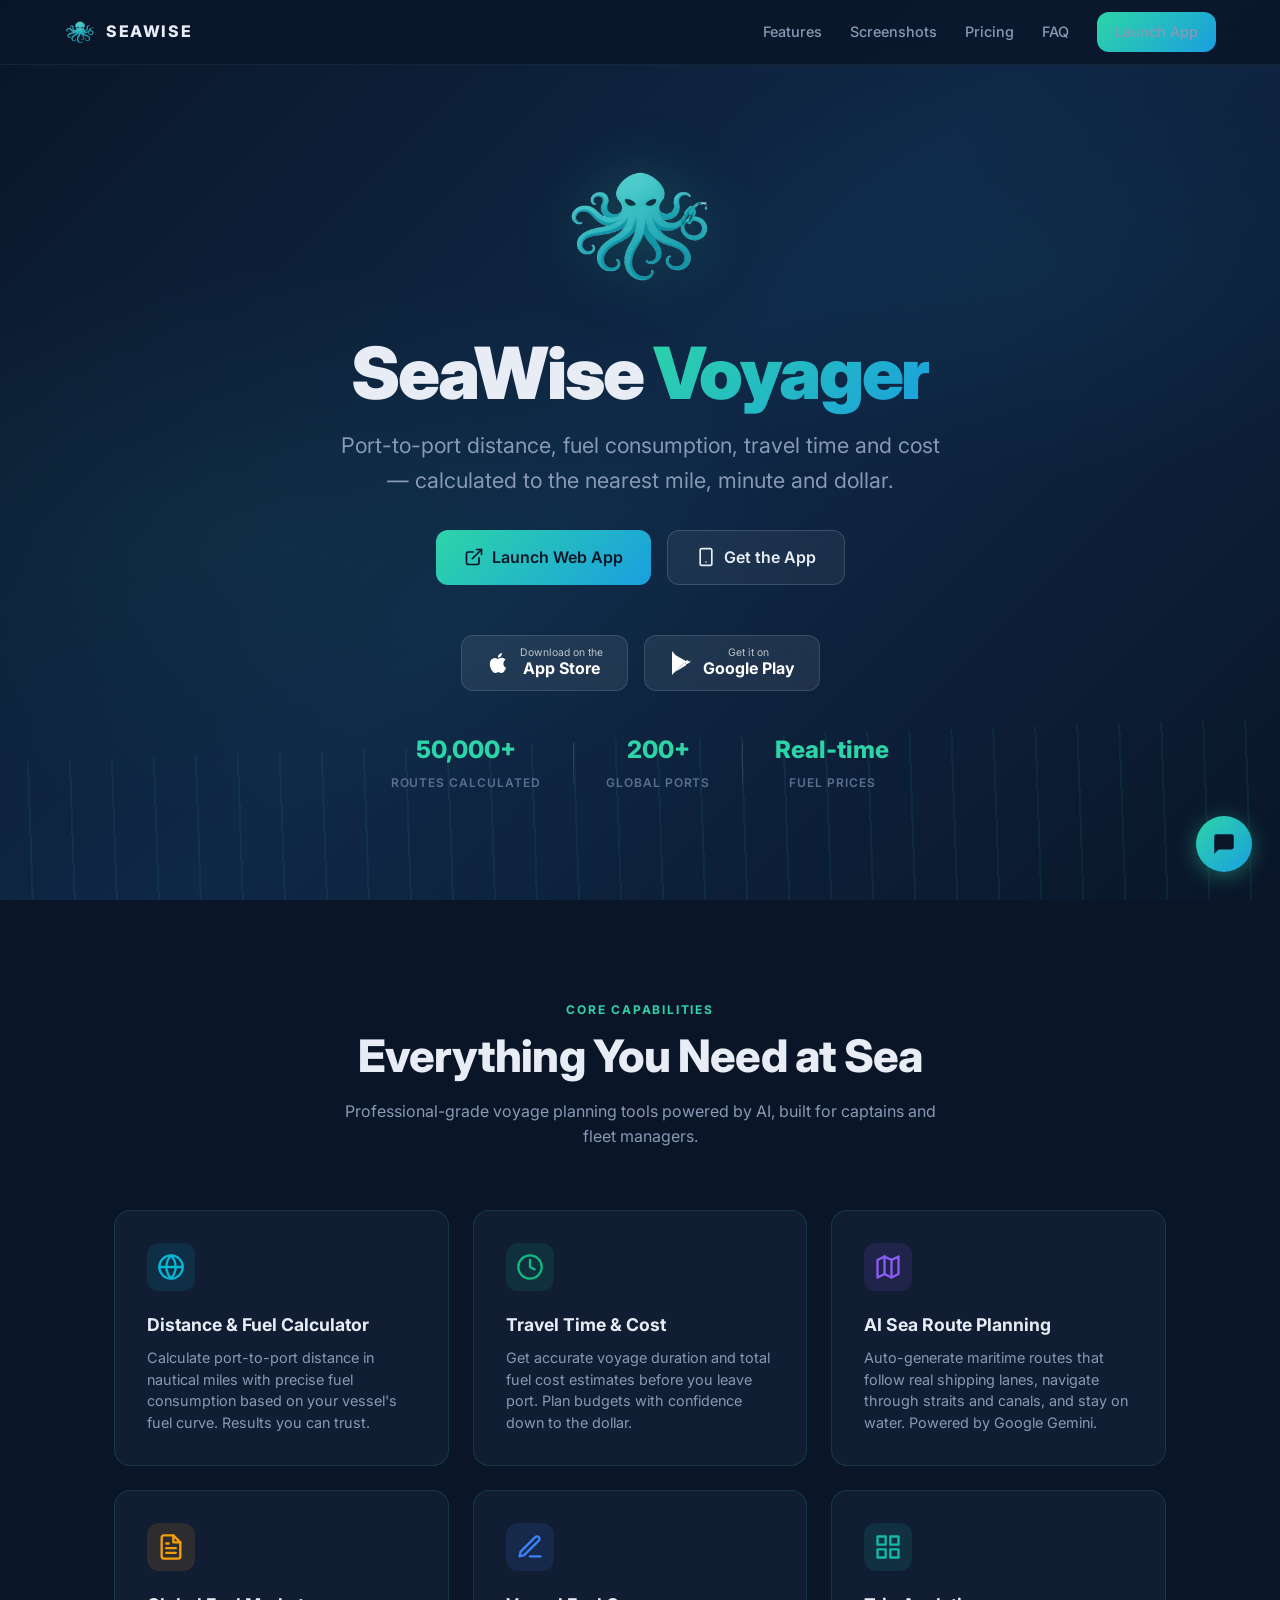
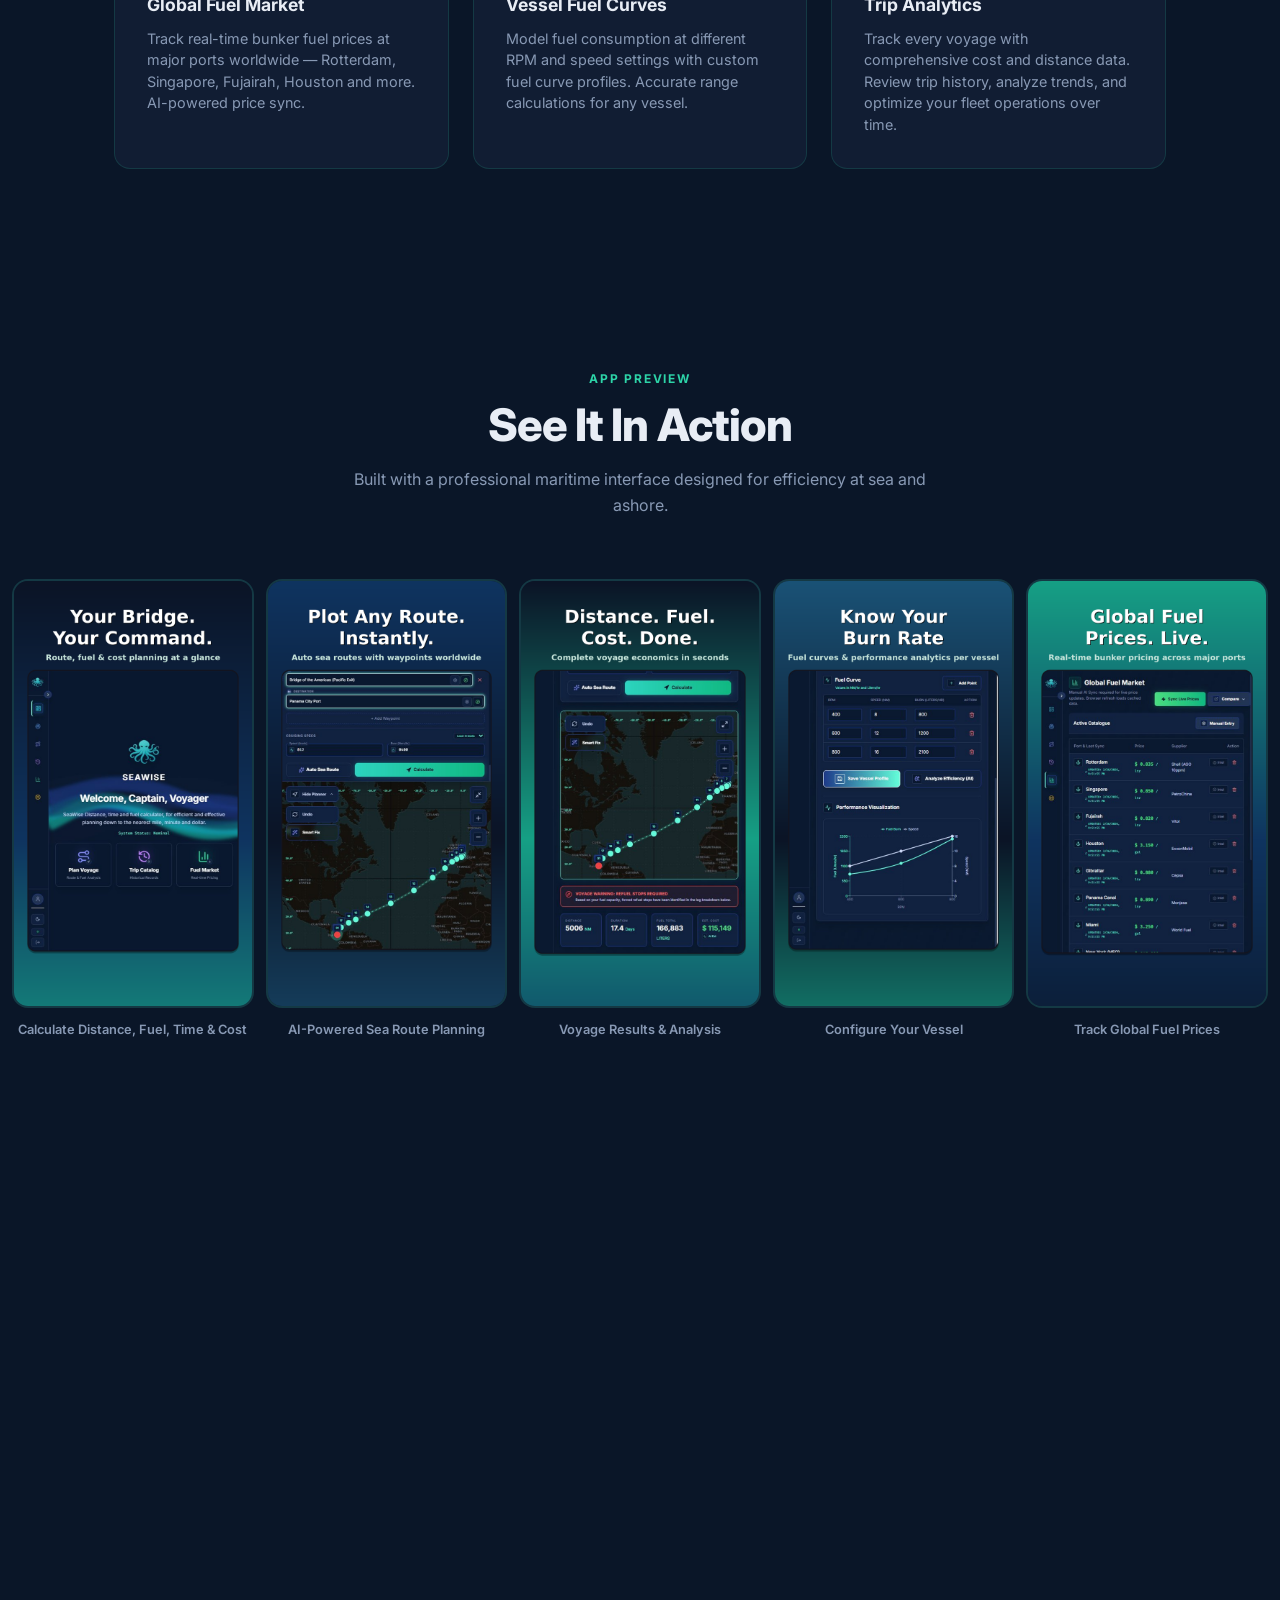
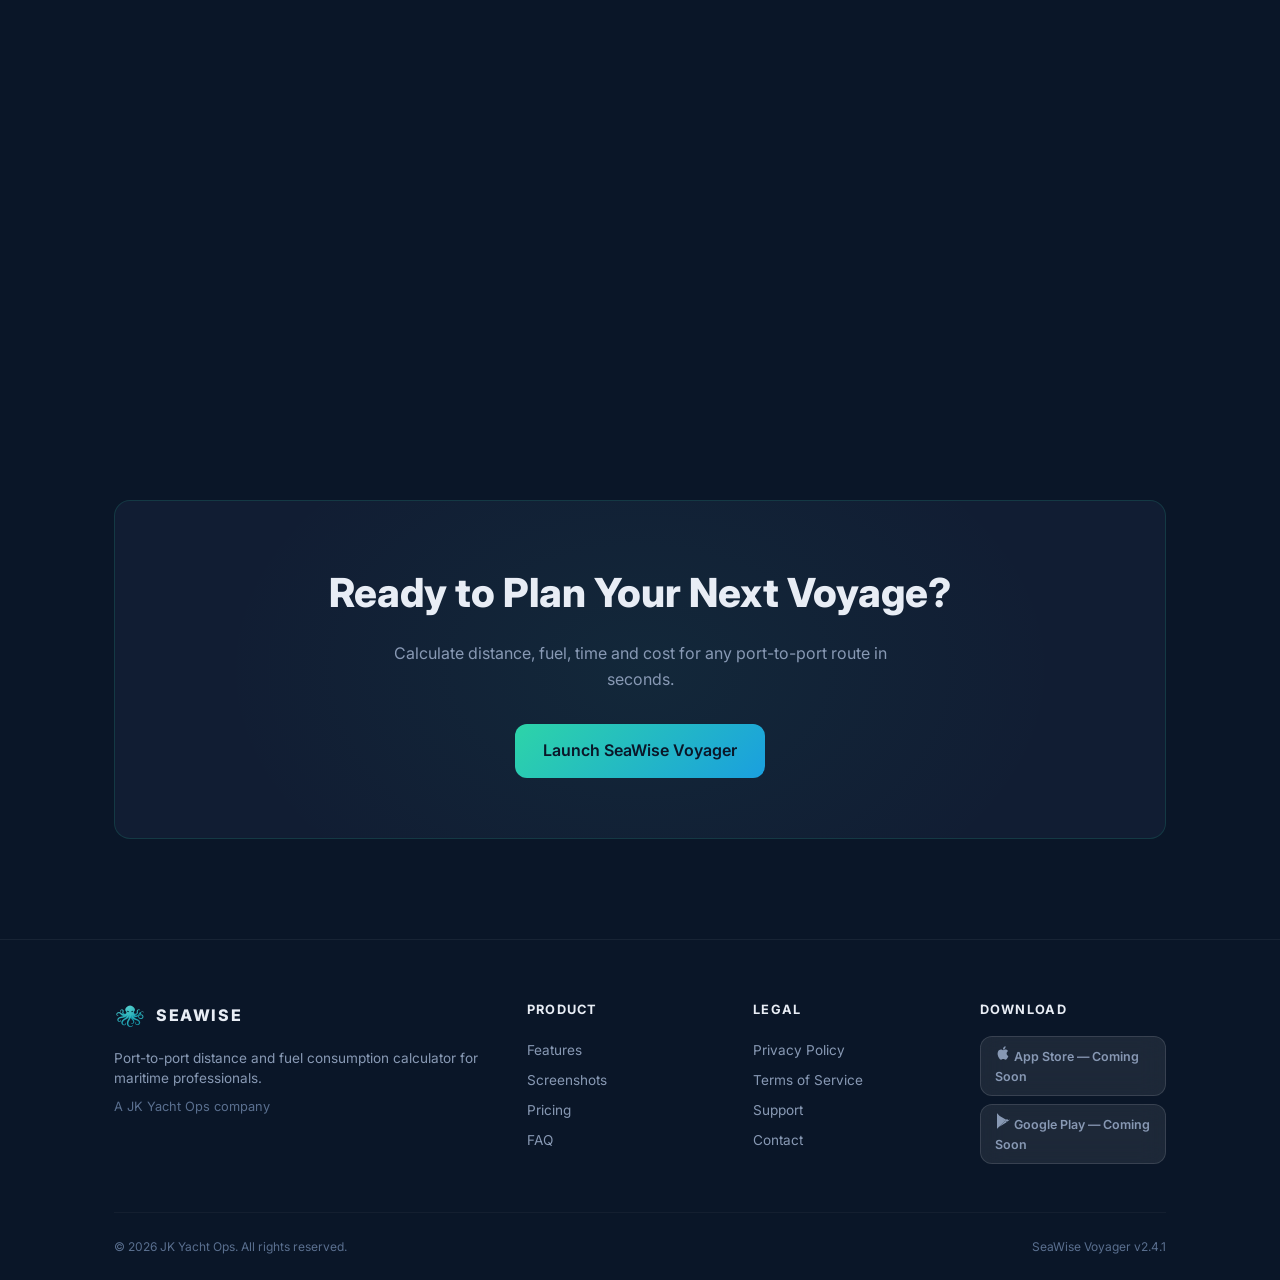
==== Landing SeaWise Voyager — Maritime Distance & Fuel Calculator.html @ 3bc5e12d "Redesign landing page with clean theme, add chat widget - Replace cinematic ocean backdrop with clea" ====
<!DOCTYPE html>
<html lang="en">
<head>
<meta charset="UTF-8">
<meta name="viewport" content="width=device-width, initial-scale=1.0">
<title>SeaWise Voyager — Maritime Distance & Fuel Calculator</title>
<meta name="theme-color" content="#0a1628">
<meta name="description" content="SeaWise Voyager — Port-to-port distance, fuel consumption, travel time and cost calculator for maritime professionals.">
<meta name="keywords" content="maritime navigation, voyage planner, fuel calculator, sea route, nautical miles, bunker fuel prices, yacht operations">
<meta property="og:title" content="SeaWise — Smart Voyage Planning">
<meta property="og:description" content="AI-powered route planning, fuel estimation, and market intelligence for modern mariners.">
<meta property="og:type" content="website">
<link rel="icon" type="image/png" href="seawise-logo.png">
<style>
  @import url('https://fonts.googleapis.com/css2?family=Inter:wght@300;400;500;600;700;800;900&display=swap');

  * { margin:0; padding:0; box-sizing:border-box; }

  :root {
    --bg-deep: #0a1628;
    --bg-card: #111d33;
    --bg-card-hover: #162440;
    --accent: #2dd4a8;
    --accent-glow: rgba(45,212,168,0.25);
    --text-primary: #e8edf5;
    --text-secondary: #8899b4;
    --text-muted: #5a6f8f;
    --border: rgba(45,212,168,0.15);
    --gradient-ocean: linear-gradient(135deg, #0a1628 0%, #0f2847 50%, #0a1628 100%);
    --gradient-accent: linear-gradient(135deg, #2dd4a8, #1a9fdf);
    --radius: 16px;
  }

  html { scroll-behavior: smooth; }

  body {
    font-family: 'Inter', -apple-system, BlinkMacSystemFont, sans-serif;
    background: var(--bg-deep);
    color: var(--text-primary);
    overflow-x: hidden;
    line-height: 1.6;
  }

  /* ─── NAV ─── */
  nav {
    position: fixed;
    top: 0; left: 0; right: 0;
    z-index: 1000;
    background: rgba(10,22,40,0.85);
    backdrop-filter: blur(16px);
    border-bottom: 1px solid rgba(255,255,255,0.06);
    transition: background 0.3s;
  }
  .nav-inner {
    max-width: 1200px;
    margin: 0 auto;
    padding: 0 24px;
    height: 64px;
    display: flex;
    align-items: center;
    justify-content: space-between;
  }
  .nav-brand {
    display: flex;
    align-items: center;
    gap: 10px;
    text-decoration: none;
    color: var(--text-primary);
  }
  .nav-logo {
    width: 32px;
    height: 32px;
    border-radius: 8px;
    object-fit: contain;
  }
  .nav-wordmark {
    font-weight: 800;
    font-size: 1rem;
    letter-spacing: 0.1em;
  }
  .nav-toggle {
    display: none;
    background: none;
    border: none;
    cursor: pointer;
    padding: 4px;
  }
  .nav-toggle span {
    display: block;
    width: 22px;
    height: 2px;
    background: var(--text-primary);
    margin: 5px 0;
    border-radius: 1px;
    transition: all 0.3s;
  }
  .nav-links {
    display: flex;
    align-items: center;
    gap: 28px;
  }
  .nav-links a {
    color: var(--text-secondary);
    text-decoration: none;
    font-size: 0.9rem;
    font-weight: 500;
    transition: color 0.3s;
  }
  .nav-links a:hover { color: var(--text-primary); }

  /* ─── BUTTONS ─── */
  .btn {
    display: inline-flex;
    align-items: center;
    gap: 8px;
    border-radius: 12px;
    font-weight: 600;
    text-decoration: none;
    transition: all 0.3s ease;
    cursor: pointer;
    border: none;
  }
  .btn-sm { padding: 8px 18px; font-size: 0.85rem; }
  .btn-lg { padding: 14px 28px; font-size: 1rem; }
  .btn-green {
    background: var(--gradient-accent);
    color: var(--bg-deep);
  }
  .btn-green:hover {
    transform: translateY(-2px);
    box-shadow: 0 8px 30px rgba(45,212,168,0.3);
  }
  .btn-outline {
    background: rgba(255,255,255,0.06);
    border: 1px solid rgba(255,255,255,0.15);
    color: var(--text-primary);
    backdrop-filter: blur(8px);
  }
  .btn-outline:hover {
    background: rgba(255,255,255,0.12);
    transform: translateY(-2px);
  }
  .btn-full { width: 100%; justify-content: center; }

  /* Store badges */
  .store-badges {
    display: flex;
    gap: 16px;
    justify-content: center;
    flex-wrap: wrap;
    position: relative;
    z-index: 2;
    margin-bottom: 40px;
  }
  .store-badge {
    display: inline-flex;
    align-items: center;
    gap: 10px;
    background: rgba(255,255,255,0.08);
    backdrop-filter: blur(12px);
    border: 1px solid rgba(255,255,255,0.12);
    border-radius: 12px;
    padding: 12px 24px;
    color: #fff;
    text-decoration: none;
    font-size: 0.85rem;
    font-weight: 600;
    transition: all 0.3s ease;
  }
  .store-badge:hover {
    background: rgba(255,255,255,0.14);
    transform: translateY(-2px);
    box-shadow: 0 8px 30px rgba(0,0,0,0.3);
  }
  .store-badge svg { width: 24px; height: 24px; }
  .store-badge .badge-label { font-size: 0.65rem; font-weight: 400; opacity: 0.7; display: block; line-height: 1; }
  .store-badge .badge-store { font-size: 1rem; font-weight: 700; display: block; line-height: 1.2; }

  /* ─── HERO ─── */
  .hero {
    position: relative;
    min-height: 100vh;
    display: flex;
    flex-direction: column;
    align-items: center;
    justify-content: center;
    text-align: center;
    padding: 100px 24px 60px;
    background: var(--gradient-ocean);
    overflow: hidden;
  }
  .hero::before {
    content: '';
    position: absolute;
    top: 0; left: 0; right: 0; bottom: 0;
    background:
      radial-gradient(ellipse 800px 400px at 20% 60%, rgba(45,212,168,0.06) 0%, transparent 70%),
      radial-gradient(ellipse 600px 300px at 80% 30%, rgba(26,159,223,0.06) 0%, transparent 70%);
    pointer-events: none;
  }

  /* Animated wave decoration */
  .wave-deco {
    position: absolute;
    width: 200%;
    height: 200px;
    bottom: -40px;
    left: -50%;
    opacity: 0.07;
    background: repeating-linear-gradient(
      90deg,
      transparent,
      transparent 40px,
      var(--accent) 40px,
      var(--accent) 42px
    );
    transform: rotate(-2deg);
    animation: waveSlide 20s linear infinite;
  }
  @keyframes waveSlide {
    from { transform: translateX(0) rotate(-2deg); }
    to { transform: translateX(-80px) rotate(-2deg); }
  }

  .hero-logo {
    width: 160px;
    height: 160px;
    margin-bottom: 28px;
    position: relative;
    z-index: 2;
  }
  .hero-logo img {
    width: 160px;
    height: 160px;
    display: block;
    object-fit: contain;
    filter: drop-shadow(0 0 30px var(--accent-glow));
  }

  .hero h1 {
    font-size: clamp(2.5rem, 6vw, 4.5rem);
    font-weight: 900;
    letter-spacing: -0.03em;
    line-height: 1.1;
    margin-bottom: 16px;
    position: relative;
    z-index: 2;
  }
  .text-gradient {
    background: var(--gradient-accent);
    -webkit-background-clip: text;
    -webkit-text-fill-color: transparent;
    background-clip: text;
  }

  .hero-tagline {
    font-size: clamp(1rem, 2.5vw, 1.35rem);
    color: var(--text-secondary);
    max-width: 600px;
    margin: 0 auto 32px;
    position: relative;
    z-index: 2;
    font-weight: 400;
  }

  .hero-actions {
    display: flex;
    gap: 16px;
    justify-content: center;
    flex-wrap: wrap;
    position: relative;
    z-index: 2;
    margin-bottom: 50px;
  }

  .hero-stats {
    display: flex;
    align-items: center;
    gap: 32px;
    position: relative;
    z-index: 2;
  }
  .hero-stat { text-align: center; }
  .hero-stat-value {
    display: block;
    font-size: 1.5rem;
    font-weight: 800;
    color: var(--accent);
  }
  .hero-stat-label {
    font-size: 0.75rem;
    color: var(--text-muted);
    text-transform: uppercase;
    letter-spacing: 0.08em;
    font-weight: 600;
  }
  .hero-stat-divider {
    width: 1px;
    height: 40px;
    background: rgba(255,255,255,0.1);
  }

  /* ─── SECTIONS ─── */
  .container {
    max-width: 1100px;
    margin: 0 auto;
    padding: 0 24px;
  }

  .section-tag {
    font-size: 0.75rem;
    font-weight: 700;
    text-transform: uppercase;
    letter-spacing: 0.15em;
    color: var(--accent);
    margin-bottom: 12px;
    display: block;
    text-align: center;
  }
  .section-header {
    text-align: center;
    margin-bottom: 60px;
  }
  .section-header h2 {
    font-size: clamp(1.8rem, 4vw, 2.8rem);
    font-weight: 800;
    margin-bottom: 16px;
    letter-spacing: -0.02em;
    line-height: 1.15;
  }
  .section-desc {
    color: var(--text-secondary);
    max-width: 620px;
    margin: 0 auto;
    font-size: 1rem;
  }

  /* ─── FEATURES ─── */
  #features {
    padding: 100px 0;
  }
  .features-grid {
    display: grid;
    grid-template-columns: repeat(auto-fit, minmax(260px, 1fr));
    gap: 24px;
  }
  .feature-card {
    background: var(--bg-card);
    border: 1px solid var(--border);
    border-radius: var(--radius);
    padding: 32px;
    transition: all 0.3s ease;
    position: relative;
    overflow: hidden;
  }
  .feature-card::before {
    content: '';
    position: absolute;
    top: 0; left: 0; right: 0;
    height: 2px;
    background: var(--gradient-accent);
    opacity: 0;
    transition: opacity 0.3s ease;
  }
  .feature-card:hover {
    background: var(--bg-card-hover);
    transform: translateY(-4px);
    box-shadow: 0 16px 48px rgba(0,0,0,0.3);
  }
  .feature-card:hover::before { opacity: 1; }

  .feature-icon {
    width: 48px;
    height: 48px;
    border-radius: 12px;
    display: flex;
    align-items: center;
    justify-content: center;
    margin-bottom: 20px;
    font-size: 1.4rem;
  }
  .feature-icon-cyan { background: rgba(6,182,212,0.12); color: #06b6d4; }
  .feature-icon-green { background: rgba(16,185,129,0.12); color: #10b981; }
  .feature-icon-purple { background: rgba(139,92,246,0.12); color: #8b5cf6; }
  .feature-icon-amber { background: rgba(245,158,11,0.12); color: #f59e0b; }
  .feature-icon-blue { background: rgba(59,130,246,0.12); color: #3b82f6; }
  .feature-icon-teal { background: rgba(20,184,166,0.12); color: #14b8a6; }

  .feature-card h3 {
    font-size: 1.1rem;
    font-weight: 700;
    margin-bottom: 8px;
  }
  .feature-card p {
    color: var(--text-secondary);
    font-size: 0.9rem;
    line-height: 1.5;
  }

  /* ─── SCREENSHOTS ─── */
  #screenshots {
    padding: 100px 0;
  }
  .screenshots-track {
    display: flex;
    flex-wrap: wrap;
    gap: 12px;
    justify-content: center;
    padding: 0 12px 8px;
  }
  .screenshot-item {
    flex: 1 1 0;
    min-width: 160px;
    text-align: center;
  }
  .screenshot-frame {
    width: 100%;
    aspect-ratio: 9 / 16;
    border-radius: var(--radius);
    overflow: hidden;
    border: 2px solid var(--border);
    background: var(--bg-card);
    transition: border-color 0.3s;
  }
  .screenshot-frame:hover {
    border-color: var(--accent);
  }
  .screenshot-frame img {
    width: 100%;
    height: 100%;
    display: block;
    object-fit: cover;
    object-position: top center;
  }
  .screenshot-caption {
    margin-top: 12px;
    font-size: 0.8rem;
    font-weight: 600;
    color: var(--text-secondary);
  }

  /* ─── PRICING ─── */
  #pricing {
    padding: 100px 0;
  }
  .pricing-card {
    max-width: 420px;
    margin: 0 auto;
    background: var(--bg-card);
    border: 2px solid var(--border);
    border-radius: var(--radius);
    padding: 40px;
    text-align: center;
  }
  .pricing-badge {
    display: inline-block;
    background: rgba(45,212,168,0.1);
    color: var(--accent);
    font-size: 0.75rem;
    font-weight: 700;
    padding: 4px 14px;
    border-radius: 20px;
    text-transform: uppercase;
    letter-spacing: 0.08em;
    margin-bottom: 20px;
  }
  .pricing-amount {
    margin-bottom: 32px;
  }
  .pricing-currency {
    font-size: 1.5rem;
    font-weight: 700;
    vertical-align: super;
    color: var(--text-secondary);
  }
  .pricing-value {
    font-size: 3.5rem;
    font-weight: 900;
  }
  .pricing-period {
    font-size: 1rem;
    color: var(--text-muted);
    font-weight: 500;
  }
  .pricing-features {
    list-style: none;
    text-align: left;
    margin-bottom: 32px;
  }
  .pricing-features li {
    display: flex;
    align-items: center;
    gap: 10px;
    padding: 10px 0;
    border-bottom: 1px solid rgba(255,255,255,0.04);
    font-size: 0.95rem;
    color: var(--text-secondary);
  }
  .pricing-features li:last-child { border-bottom: none; }

  /* ─── TESTIMONIALS ─── */
  #testimonials {
    padding: 100px 0;
  }
  .testimonials-grid {
    display: grid;
    grid-template-columns: repeat(auto-fit, minmax(300px, 1fr));
    gap: 24px;
  }
  .testimonial-card {
    background: var(--bg-card);
    border: 1px solid var(--border);
    border-radius: var(--radius);
    padding: 32px;
  }
  .testimonial-stars {
    color: #fbbf24;
    font-size: 1rem;
    letter-spacing: 2px;
    margin-bottom: 16px;
  }
  .testimonial-card blockquote {
    color: var(--text-secondary);
    font-size: 0.95rem;
    line-height: 1.6;
    font-style: italic;
    margin-bottom: 20px;
  }
  .testimonial-author {
    display: flex;
    align-items: center;
    gap: 12px;
  }
  .testimonial-avatar {
    width: 40px;
    height: 40px;
    border-radius: 50%;
    background: rgba(45,212,168,0.15);
    display: flex;
    align-items: center;
    justify-content: center;
    font-weight: 700;
    font-size: 0.8rem;
    color: var(--accent);
  }
  .testimonial-author strong {
    display: block;
    font-size: 0.9rem;
  }
  .testimonial-author span {
    font-size: 0.8rem;
    color: var(--text-muted);
  }

  /* ─── FAQ ─── */
  #faq {
    padding: 100px 0;
  }
  .faq-list {
    max-width: 740px;
    margin: 0 auto;
  }
  .faq-item {
    background: var(--bg-card);
    border: 1px solid var(--border);
    border-radius: 12px;
    margin-bottom: 12px;
    overflow: hidden;
  }
  .faq-item summary {
    padding: 20px 24px;
    font-weight: 600;
    font-size: 1rem;
    cursor: pointer;
    list-style: none;
    display: flex;
    align-items: center;
    justify-content: space-between;
    transition: color 0.3s;
  }
  .faq-item summary::-webkit-details-marker { display: none; }
  .faq-item summary::after {
    content: '+';
    font-size: 1.4rem;
    font-weight: 300;
    color: var(--accent);
    transition: transform 0.3s;
  }
  .faq-item[open] summary::after {
    content: '-';
  }
  .faq-item summary:hover { color: var(--accent); }
  .faq-answer {
    padding: 0 24px 20px;
    color: var(--text-secondary);
    font-size: 0.95rem;
    line-height: 1.6;
  }
  .faq-answer a {
    color: var(--accent);
    text-decoration: none;
  }
  .faq-answer a:hover { text-decoration: underline; }

  /* ─── CTA ─── */
  #cta {
    padding: 100px 0;
  }
  .cta-card {
    background: var(--bg-card);
    border: 1px solid var(--border);
    border-radius: var(--radius);
    padding: 60px 40px;
    text-align: center;
    position: relative;
    overflow: hidden;
  }
  .cta-card::before {
    content: '';
    position: absolute;
    inset: 0;
    background: radial-gradient(ellipse 600px 400px at 50% 50%, rgba(45,212,168,0.06) 0%, transparent 70%);
    pointer-events: none;
  }
  .cta-card h2 {
    font-size: clamp(1.6rem, 4vw, 2.5rem);
    font-weight: 800;
    margin-bottom: 16px;
    position: relative;
  }
  .cta-card p {
    color: var(--text-secondary);
    max-width: 500px;
    margin: 0 auto 32px;
    position: relative;
  }
  .cta-card .btn { position: relative; }

  /* ─── FOOTER ─── */
  footer {
    border-top: 1px solid rgba(255,255,255,0.06);
    padding: 60px 0 0;
  }
  .footer-grid {
    display: grid;
    grid-template-columns: 2fr 1fr 1fr 1fr;
    gap: 40px;
    margin-bottom: 40px;
  }
  .footer-brand { }
  .footer-logo-row {
    display: flex;
    align-items: center;
    gap: 10px;
    margin-bottom: 16px;
  }
  .footer-logo {
    width: 32px;
    height: 32px;
    border-radius: 8px;
    object-fit: contain;
  }
  .footer-wordmark {
    font-weight: 800;
    font-size: 1rem;
    letter-spacing: 0.1em;
  }
  .footer-tagline {
    color: var(--text-secondary);
    font-size: 0.85rem;
    margin-bottom: 8px;
    line-height: 1.5;
  }
  .footer-company {
    color: var(--text-muted);
    font-size: 0.8rem;
  }
  .footer-col h4 {
    font-size: 0.8rem;
    font-weight: 700;
    text-transform: uppercase;
    letter-spacing: 0.1em;
    color: var(--text-primary);
    margin-bottom: 16px;
  }
  .footer-col a {
    display: block;
    color: var(--text-secondary);
    text-decoration: none;
    font-size: 0.85rem;
    padding: 4px 0;
    transition: color 0.3s;
  }
  .footer-col a:hover { color: var(--accent); }
  .footer-col .store-badge {
    padding: 8px 14px;
    font-size: 0.78rem;
    margin-bottom: 8px;
    gap: 8px;
  }
  .footer-col .store-badge svg { width: 16px; height: 16px; }
  .footer-bottom {
    padding: 24px 0;
    border-top: 1px solid rgba(255,255,255,0.04);
    display: flex;
    justify-content: space-between;
    align-items: center;
  }
  .footer-bottom p {
    font-size: 0.75rem;
    color: var(--text-muted);
  }

  /* ─── CHAT WIDGET ─── */
  .chat-fab {
    position: fixed;
    bottom: 28px;
    right: 28px;
    z-index: 999;
    width: 56px;
    height: 56px;
    border-radius: 50%;
    background: var(--gradient-accent);
    border: none;
    cursor: pointer;
    display: flex;
    align-items: center;
    justify-content: center;
    box-shadow: 0 4px 20px rgba(45,212,168,0.4);
    transition: transform 0.3s, box-shadow 0.3s;
  }
  .chat-fab:hover {
    transform: scale(1.08);
    box-shadow: 0 6px 28px rgba(45,212,168,0.5);
  }
  .chat-fab svg { width: 26px; height: 26px; fill: var(--bg-deep); }
  .chat-fab .icon-close { display: none; }
  .chat-fab.open .icon-chat { display: none; }
  .chat-fab.open .icon-close { display: block; }

  .chat-panel {
    position: fixed;
    bottom: 96px;
    right: 28px;
    z-index: 998;
    width: 340px;
    max-height: 420px;
    background: var(--bg-card);
    border: 1px solid var(--border);
    border-radius: 16px;
    box-shadow: 0 12px 48px rgba(0,0,0,0.4);
    display: none;
    flex-direction: column;
    overflow: hidden;
  }
  .chat-panel.open { display: flex; }

  .chat-header {
    padding: 20px;
    background: rgba(45,212,168,0.06);
    border-bottom: 1px solid var(--border);
  }
  .chat-header h4 {
    font-size: 1rem;
    font-weight: 700;
    margin-bottom: 4px;
  }
  .chat-header p {
    font-size: 0.8rem;
    color: var(--text-secondary);
  }

  .chat-body {
    padding: 20px;
    flex: 1;
    overflow-y: auto;
  }
  .chat-body .chat-msg {
    background: rgba(45,212,168,0.08);
    border-radius: 12px 12px 12px 4px;
    padding: 12px 16px;
    font-size: 0.88rem;
    color: var(--text-primary);
    line-height: 1.5;
    margin-bottom: 16px;
  }
  .chat-body .chat-option {
    display: block;
    width: 100%;
    text-align: left;
    background: var(--bg-deep);
    border: 1px solid var(--border);
    border-radius: 10px;
    padding: 12px 16px;
    color: var(--text-primary);
    font-size: 0.85rem;
    font-weight: 500;
    cursor: pointer;
    margin-bottom: 8px;
    transition: all 0.2s;
    text-decoration: none;
  }
  .chat-body .chat-option:hover {
    border-color: var(--accent);
    background: rgba(45,212,168,0.06);
    color: var(--accent);
  }
  .chat-body .chat-option svg {
    width: 16px; height: 16px;
    vertical-align: -3px;
    margin-right: 8px;
    stroke: currentColor;
    fill: none;
    stroke-width: 2;
  }

  @media (max-width: 768px) {
    .chat-panel {
      right: 12px;
      left: 12px;
      width: auto;
      bottom: 88px;
    }
    .chat-fab { bottom: 20px; right: 20px; }
  }

  /* ─── ANIMATIONS ─── */
  .animate-in {
    opacity: 0;
    transform: translateY(30px);
    transition: opacity 0.6s ease, transform 0.6s ease;
  }
  .animate-in.visible {
    opacity: 1;
    transform: translateY(0);
  }

  /* ─── RESPONSIVE ─── */
  @media (max-width: 768px) {
    .nav-toggle { display: block; }
    .nav-links {
      display: none;
      position: absolute;
      top: 64px;
      left: 0; right: 0;
      background: rgba(10,22,40,0.95);
      backdrop-filter: blur(16px);
      flex-direction: column;
      padding: 16px 24px;
      gap: 12px;
      border-bottom: 1px solid rgba(255,255,255,0.06);
    }
    .nav-links.open { display: flex; }

    .hero { padding: 100px 20px 60px; }
    .hero-stats { gap: 16px; flex-wrap: wrap; justify-content: center; }
    .hero-stat-value { font-size: 1.2rem; }
    .hero-stat-divider { display: none; }

    .features-grid { grid-template-columns: 1fr; }

    .screenshot-item { max-width: 280px; }

    .testimonials-grid { grid-template-columns: 1fr; }

    .footer-grid {
      grid-template-columns: 1fr;
      gap: 32px;
    }
    .footer-bottom {
      flex-direction: column;
      gap: 8px;
      text-align: center;
    }

    .store-badges { flex-direction: column; align-items: center; }
  }
</style>
</head>
<body>

<!-- NAV -->
<nav>
  <div class="nav-inner">
    <a href="https://seawise.site/#" class="nav-brand">
      <img src="seawise-logo.png" alt="SeaWise" class="nav-logo">
      <span class="nav-wordmark">SEAWISE</span>
    </a>
    <button class="nav-toggle" aria-label="Toggle menu" onclick="document.querySelector('.nav-links').classList.toggle('open')">
      <span></span><span></span><span></span>
    </button>
    <div class="nav-links">
      <a href="#features">Features</a>
      <a href="#screenshots">Screenshots</a>
      <a href="#pricing">Pricing</a>
      <a href="#faq">FAQ</a>
      <a href="https://seawise-voyager.vercel.app/" class="btn btn-sm btn-green" target="_blank" rel="noopener">Launch App</a>
    </div>
  </div>
</nav>

<!-- HERO -->
<section class="hero" id="hero">
  <div class="wave-deco"></div>

  <div class="hero-logo">
    <img src="seawise-logo.png" alt="SeaWise Voyager">
  </div>

  <h1>SeaWise <span class="text-gradient">Voyager</span></h1>

  <p class="hero-tagline">Port-to-port distance, fuel consumption, travel time and cost — calculated to the nearest mile, minute and dollar.</p>

  <div class="hero-actions">
    <a href="https://seawise-voyager.vercel.app/" class="btn btn-green btn-lg" target="_blank" rel="noopener">
      <svg width="20" height="20" viewBox="0 0 24 24" fill="none" stroke="currentColor" stroke-width="2" stroke-linecap="round" stroke-linejoin="round"><path d="M18 13v6a2 2 0 0 1-2 2H5a2 2 0 0 1-2-2V8a2 2 0 0 1 2-2h6"></path><polyline points="15 3 21 3 21 9"></polyline><line x1="10" y1="14" x2="21" y2="3"></line></svg>
      Launch Web App
    </a>
    <a href="#pricing" class="btn btn-outline btn-lg">
      <svg width="20" height="20" viewBox="0 0 24 24" fill="none" stroke="currentColor" stroke-width="2" stroke-linecap="round" stroke-linejoin="round"><rect x="5" y="2" width="14" height="20" rx="2" ry="2"></rect><line x1="12" y1="18" x2="12.01" y2="18"></line></svg>
      Get the App
    </a>
  </div>

  <div class="store-badges">
    <a href="#" class="store-badge">
      <svg viewBox="0 0 24 24" fill="currentColor"><path d="M18.71 19.5c-.83 1.24-1.71 2.45-3.05 2.47-1.34.03-1.77-.79-3.29-.79-1.53 0-2 .77-3.27.82-1.31.05-2.3-1.32-3.14-2.53C4.25 17 2.94 12.45 4.7 9.39c.87-1.52 2.43-2.48 4.12-2.51 1.28-.02 2.5.87 3.29.87.78 0 2.26-1.07 3.8-.91.65.03 2.47.26 3.64 1.98-.09.06-2.17 1.28-2.15 3.81.03 3.02 2.65 4.03 2.68 4.04-.03.07-.42 1.44-1.38 2.83M13 3.5c.73-.83 1.94-1.46 2.94-1.5.13 1.17-.34 2.35-1.04 3.19-.69.85-1.83 1.51-2.95 1.42-.15-1.15.41-2.35 1.05-3.11z"/></svg>
      <div>
        <span class="badge-label">Download on the</span>
        <span class="badge-store">App Store</span>
      </div>
    </a>
    <a href="#" class="store-badge">
      <svg viewBox="0 0 24 24" fill="currentColor"><path d="M3.18 23.67L14.32 12.53 3.18.34c-.27.12-.18.96-.18 1.2V22.5c0 .23-.09 1.03.18 1.17zM16.8 10.06L5.82 3.72l9.16 9.16L16.8 10.06zm.59 3.37l-1.83-1.83-9.16 9.16L16.8 14.42l.59-.99zM21.2 11.1l-3.39-1.98-2.09 2.09 2.09 2.09 3.39-1.98c.58-.34.58-1.88 0-2.22z"/></svg>
      <div>
        <span class="badge-label">Get it on</span>
        <span class="badge-store">Google Play</span>
      </div>
    </a>
  </div>

  <div class="hero-stats">
    <div class="hero-stat">
      <span class="hero-stat-value">50,000+</span>
      <span class="hero-stat-label">Routes Calculated</span>
    </div>
    <div class="hero-stat-divider"></div>
    <div class="hero-stat">
      <span class="hero-stat-value">200+</span>
      <span class="hero-stat-label">Global Ports</span>
    </div>
    <div class="hero-stat-divider"></div>
    <div class="hero-stat">
      <span class="hero-stat-value">Real-time</span>
      <span class="hero-stat-label">Fuel Prices</span>
    </div>
  </div>
</section>

<!-- FEATURES -->
<section id="features">
  <div class="container">
    <div class="section-header animate-in">
      <span class="section-tag">Core Capabilities</span>
      <h2>Everything You Need at Sea</h2>
      <p class="section-desc">Professional-grade voyage planning tools powered by AI, built for captains and fleet managers.</p>
    </div>
    <div class="features-grid">
      <div class="feature-card animate-in">
        <div class="feature-icon feature-icon-cyan">
          <svg width="28" height="28" viewBox="0 0 24 24" fill="none" stroke="currentColor" stroke-width="2" stroke-linecap="round" stroke-linejoin="round"><circle cx="12" cy="12" r="10"></circle><path d="M12 2a15.3 15.3 0 0 1 4 10 15.3 15.3 0 0 1-4 10 15.3 15.3 0 0 1-4-10 15.3 15.3 0 0 1 4-10z"></path><line x1="2" y1="12" x2="22" y2="12"></line></svg>
        </div>
        <h3>Distance & Fuel Calculator</h3>
        <p>Calculate port-to-port distance in nautical miles with precise fuel consumption based on your vessel's fuel curve. Results you can trust.</p>
      </div>
      <div class="feature-card animate-in">
        <div class="feature-icon feature-icon-green">
          <svg width="28" height="28" viewBox="0 0 24 24" fill="none" stroke="currentColor" stroke-width="2" stroke-linecap="round" stroke-linejoin="round"><circle cx="12" cy="12" r="10"></circle><polyline points="12 6 12 12 16 14"></polyline></svg>
        </div>
        <h3>Travel Time & Cost</h3>
        <p>Get accurate voyage duration and total fuel cost estimates before you leave port. Plan budgets with confidence down to the dollar.</p>
      </div>
      <div class="feature-card animate-in">
        <div class="feature-icon feature-icon-purple">
          <svg width="28" height="28" viewBox="0 0 24 24" fill="none" stroke="currentColor" stroke-width="2" stroke-linecap="round" stroke-linejoin="round"><polygon points="3 6 9 3 15 6 21 3 21 18 15 21 9 18 3 21"></polygon><line x1="9" y1="3" x2="9" y2="18"></line><line x1="15" y1="6" x2="15" y2="21"></line></svg>
        </div>
        <h3>AI Sea Route Planning</h3>
        <p>Auto-generate maritime routes that follow real shipping lanes, navigate through straits and canals, and stay on water. Powered by Google Gemini.</p>
      </div>
      <div class="feature-card animate-in">
        <div class="feature-icon feature-icon-amber">
          <svg width="28" height="28" viewBox="0 0 24 24" fill="none" stroke="currentColor" stroke-width="2" stroke-linecap="round" stroke-linejoin="round"><path d="M14 2H6a2 2 0 0 0-2 2v16a2 2 0 0 0 2 2h12a2 2 0 0 0 2-2V8z"></path><polyline points="14 2 14 8 20 8"></polyline><line x1="16" y1="13" x2="8" y2="13"></line><line x1="16" y1="17" x2="8" y2="17"></line><polyline points="10 9 9 9 8 9"></polyline></svg>
        </div>
        <h3>Global Fuel Market</h3>
        <p>Track real-time bunker fuel prices at major ports worldwide — Rotterdam, Singapore, Fujairah, Houston and more. AI-powered price sync.</p>
      </div>
      <div class="feature-card animate-in">
        <div class="feature-icon feature-icon-blue">
          <svg width="28" height="28" viewBox="0 0 24 24" fill="none" stroke="currentColor" stroke-width="2" stroke-linecap="round" stroke-linejoin="round"><path d="M12 20h9"></path><path d="M16.5 3.5a2.121 2.121 0 0 1 3 3L7 19l-4 1 1-4L16.5 3.5z"></path></svg>
        </div>
        <h3>Vessel Fuel Curves</h3>
        <p>Model fuel consumption at different RPM and speed settings with custom fuel curve profiles. Accurate range calculations for any vessel.</p>
      </div>
      <div class="feature-card animate-in">
        <div class="feature-icon feature-icon-teal">
          <svg width="28" height="28" viewBox="0 0 24 24" fill="none" stroke="currentColor" stroke-width="2" stroke-linecap="round" stroke-linejoin="round"><rect x="3" y="3" width="7" height="7"></rect><rect x="14" y="3" width="7" height="7"></rect><rect x="14" y="14" width="7" height="7"></rect><rect x="3" y="14" width="7" height="7"></rect></svg>
        </div>
        <h3>Trip Analytics</h3>
        <p>Track every voyage with comprehensive cost and distance data. Review trip history, analyze trends, and optimize your fleet operations over time.</p>
      </div>
    </div>
  </div>
</section>

<!-- SCREENSHOTS -->
<section id="screenshots">
  <div class="container">
    <div class="section-header animate-in">
      <span class="section-tag">App Preview</span>
      <h2>See It In Action</h2>
      <p class="section-desc">Built with a professional maritime interface designed for efficiency at sea and ashore.</p>
    </div>
  </div>
  <div class="screenshots-track animate-in">
    <div class="screenshot-item">
      <div class="screenshot-frame">
        <img src="01_hero_dashboard.png" alt="Hero Dashboard - Calculate Distance, Fuel, Time & Cost">
      </div>
      <p class="screenshot-caption">Calculate Distance, Fuel, Time & Cost</p>
    </div>
    <div class="screenshot-item">
      <div class="screenshot-frame">
        <img src="02_route_planner.png" alt="Route Planner - AI-Powered Sea Route Planning">
      </div>
      <p class="screenshot-caption">AI-Powered Sea Route Planning</p>
    </div>
    <div class="screenshot-item">
      <div class="screenshot-frame">
        <img src="03_voyage_results.png" alt="Voyage Results - Detailed Trip Analysis">
      </div>
      <p class="screenshot-caption">Voyage Results & Analysis</p>
    </div>
    <div class="screenshot-item">
      <div class="screenshot-frame">
        <img src="04_vessel_performance.png" alt="Vessel Performance - Configure Your Vessel">
      </div>
      <p class="screenshot-caption">Configure Your Vessel</p>
    </div>
    <div class="screenshot-item">
      <div class="screenshot-frame">
        <img src="05_fuel_market.png" alt="Fuel Market - Track Global Fuel Prices">
      </div>
      <p class="screenshot-caption">Track Global Fuel Prices</p>
    </div>
  </div>
</section>

<!-- PRICING -->
<section id="pricing">
  <div class="container">
    <div class="section-header animate-in">
      <span class="section-tag">Subscription</span>
      <h2>Simple Pricing</h2>
      <p class="section-desc">One plan. Everything included. No hidden fees.</p>
    </div>
    <div class="pricing-card animate-in">
      <div class="pricing-badge">Full Access</div>
      <div class="pricing-amount">
        <span class="pricing-currency">$</span>
        <span class="pricing-value">X.XX</span>
        <span class="pricing-period">/ month</span>
      </div>
      <ul class="pricing-features">
        <li><svg width="18" height="18" viewBox="0 0 24 24" fill="none" stroke="#10b981" stroke-width="2.5" stroke-linecap="round" stroke-linejoin="round"><polyline points="20 6 9 17 4 12"></polyline></svg> Unlimited route calculations</li>
        <li><svg width="18" height="18" viewBox="0 0 24 24" fill="none" stroke="#10b981" stroke-width="2.5" stroke-linecap="round" stroke-linejoin="round"><polyline points="20 6 9 17 4 12"></polyline></svg> AI sea route generation</li>
        <li><svg width="18" height="18" viewBox="0 0 24 24" fill="none" stroke="#10b981" stroke-width="2.5" stroke-linecap="round" stroke-linejoin="round"><polyline points="20 6 9 17 4 12"></polyline></svg> Global fuel price tracking</li>
        <li><svg width="18" height="18" viewBox="0 0 24 24" fill="none" stroke="#10b981" stroke-width="2.5" stroke-linecap="round" stroke-linejoin="round"><polyline points="20 6 9 17 4 12"></polyline></svg> Vessel fuel curve analysis</li>
        <li><svg width="18" height="18" viewBox="0 0 24 24" fill="none" stroke="#10b981" stroke-width="2.5" stroke-linecap="round" stroke-linejoin="round"><polyline points="20 6 9 17 4 12"></polyline></svg> Trip history & analytics</li>
        <li><svg width="18" height="18" viewBox="0 0 24 24" fill="none" stroke="#10b981" stroke-width="2.5" stroke-linecap="round" stroke-linejoin="round"><polyline points="20 6 9 17 4 12"></polyline></svg> Cloud sync across devices</li>
      </ul>
      <a href="https://seawise-voyager.vercel.app/" class="btn btn-green btn-lg btn-full" target="_blank" rel="noopener">Start Planning</a>
    </div>
  </div>
</section>

<!-- TESTIMONIALS -->
<section id="testimonials">
  <div class="container">
    <div class="section-header animate-in">
      <span class="section-tag">Reviews</span>
      <h2>Trusted by Mariners</h2>
    </div>
    <div class="testimonials-grid">
      <div class="testimonial-card animate-in">
        <div class="testimonial-stars">&#9733;&#9733;&#9733;&#9733;&#9733;</div>
        <blockquote>&ldquo;SeaWise has transformed how we plan our voyages. The fuel calculations alone save us thousands per trip. Indispensable tool for any fleet operation.&rdquo;</blockquote>
        <div class="testimonial-author">
          <div class="testimonial-avatar">JM</div>
          <div>
            <strong>Captain J. Morrison</strong>
            <span>Fleet Manager, Atlantic Shipping Co.</span>
          </div>
        </div>
      </div>
      <div class="testimonial-card animate-in">
        <div class="testimonial-stars">&#9733;&#9733;&#9733;&#9733;&#9733;</div>
        <blockquote>&ldquo;Finally, accurate port-to-port distances with realistic fuel burn estimates. We switched from spreadsheets and never looked back. Essential tool.&rdquo;</blockquote>
        <div class="testimonial-author">
          <div class="testimonial-avatar">MS</div>
          <div>
            <strong>Maria Santos</strong>
            <span>Operations Director, Pacific Logistics</span>
          </div>
        </div>
      </div>
      <div class="testimonial-card animate-in">
        <div class="testimonial-stars">&#9733;&#9733;&#9733;&#9733;&#9733;</div>
        <blockquote>&ldquo;The AI route planning is impressive — it knows every strait and shipping lane. Combined with live fuel pricing, it&rsquo;s the complete voyage planning package.&rdquo;</blockquote>
        <div class="testimonial-author">
          <div class="testimonial-avatar">HL</div>
          <div>
            <strong>Henrik Larsson</strong>
            <span>Master Mariner, Nordic Vessel Group</span>
          </div>
        </div>
      </div>
    </div>
  </div>
</section>

<!-- FAQ -->
<section id="faq">
  <div class="container">
    <div class="section-header animate-in">
      <span class="section-tag">Support</span>
      <h2>Frequently Asked Questions</h2>
    </div>
    <div class="faq-list animate-in">
      <details class="faq-item">
        <summary>What is SeaWise Voyager?</summary>
        <div class="faq-answer">
          <p>SeaWise Voyager is a port-to-port distance and fuel consumption calculator built for maritime professionals. Enter your origin and destination ports, configure your vessel's speed and fuel burn rate, and get precise calculations for distance (nautical miles), fuel consumption (liters or gallons), estimated travel time, and total voyage cost. It also includes AI-powered sea route generation and a global fuel price tracker.</p>
        </div>
      </details>
      <details class="faq-item">
        <summary>How accurate are the distance calculations?</summary>
        <div class="faq-answer">
          <p>SeaWise uses AI-powered route generation with Google Search grounding to plot realistic maritime routes that follow established shipping lanes, navigate through straits and canals, and avoid land. Distance is calculated using the Haversine formula along the generated waypoints, giving you nautical mile accuracy that reflects actual sailing routes rather than straight-line estimates.</p>
        </div>
      </details>
      <details class="faq-item">
        <summary>How does AI route planning work?</summary>
        <div class="faq-answer">
          <p>When you enter origin and destination ports, our AI analyzes the route and generates maritime waypoints that follow real shipping lanes. It accounts for major chokepoints like the English Channel, Strait of Gibraltar, Suez Canal, Malacca Strait, and Panama Canal. The AI uses Google Search grounding to access real geographic data, ensuring waypoints stay on navigable water.</p>
        </div>
      </details>
      <details class="faq-item">
        <summary>What devices is SeaWise available on?</summary>
        <div class="faq-answer">
          <p>SeaWise Voyager is available as a web app accessible from any modern browser at <a href="https://seawise-voyager.vercel.app/" target="_blank" rel="noopener">seawise-voyager.vercel.app</a>. Native iOS and Android apps are coming soon to the Apple App Store and Google Play Store. Your data syncs seamlessly across all your devices via cloud storage.</p>
        </div>
      </details>
      <details class="faq-item">
        <summary>How do I track fuel prices?</summary>
        <div class="faq-answer">
          <p>The Global Fuel Market feature tracks bunker fuel prices at major ports worldwide including Rotterdam, Singapore, Fujairah, Houston, Gibraltar, Panama Canal, and Miami. Prices are updated via AI-powered sync that pulls the latest rates from global fuel suppliers. You can view prices per liter or per gallon, compare across ports, and factor live pricing into your voyage cost estimates.</p>
        </div>
      </details>
    </div>
  </div>
</section>

<!-- CTA BANNER -->
<section id="cta">
  <div class="container">
    <div class="cta-card animate-in">
      <h2>Ready to Plan Your Next Voyage?</h2>
      <p>Calculate distance, fuel, time and cost for any port-to-port route in seconds.</p>
      <a href="https://seawise-voyager.vercel.app/" class="btn btn-green btn-lg" target="_blank" rel="noopener">Launch SeaWise Voyager</a>
    </div>
  </div>
</section>

<!-- FOOTER -->
<footer>
  <div class="container">
    <div class="footer-grid">
      <div class="footer-brand">
        <div class="footer-logo-row">
          <img src="seawise-logo.png" alt="SeaWise" class="footer-logo">
          <span class="footer-wordmark">SEAWISE</span>
        </div>
        <p class="footer-tagline">Port-to-port distance and fuel consumption calculator for maritime professionals.</p>
        <p class="footer-company">A JK Yacht Ops company</p>
      </div>
      <div class="footer-col">
        <h4>Product</h4>
        <a href="https://seawise.site/#features">Features</a>
        <a href="https://seawise.site/#screenshots">Screenshots</a>
        <a href="https://seawise.site/#pricing">Pricing</a>
        <a href="https://seawise.site/#faq">FAQ</a>
      </div>
      <div class="footer-col">
        <h4>Legal</h4>
        <a href="https://seawise.site/privacy.html">Privacy Policy</a>
        <a href="https://seawise.site/terms.html">Terms of Service</a>
        <a href="https://seawise.site/support.html">Support</a>
        <a href="mailto:service@seawise.site">Contact</a>
      </div>
      <div class="footer-col">
        <h4>Download</h4>
        <a href="#" class="store-badge">
          <svg width="20" height="20" viewBox="0 0 24 24" fill="currentColor"><path d="M18.71 19.5c-.83 1.24-1.71 2.45-3.05 2.47-1.34.03-1.77-.79-3.29-.79-1.53 0-2 .77-3.27.82-1.31.05-2.3-1.32-3.14-2.53C4.25 17 2.94 12.45 4.7 9.39c.87-1.52 2.43-2.48 4.12-2.51 1.28-.02 2.5.87 3.29.87.78 0 2.26-1.07 3.8-.91.65.03 2.47.26 3.64 1.98-.09.06-2.17 1.28-2.15 3.81.03 3.02 2.65 4.03 2.68 4.04-.03.07-.42 1.44-1.38 2.83M13 3.5c.73-.83 1.94-1.46 2.94-1.5.13 1.17-.34 2.35-1.04 3.19-.69.85-1.83 1.51-2.95 1.42-.15-1.15.41-2.35 1.05-3.11z"></path></svg>
          App Store — Coming Soon
        </a>
        <a href="#" class="store-badge">
          <svg width="20" height="20" viewBox="0 0 24 24" fill="currentColor"><path d="M3.18 23.67L14.32 12.53 3.18.34c-.27.12-.18.96-.18 1.2V22.5c0 .23-.09 1.03.18 1.17zM16.8 10.06L5.82 3.72l9.16 9.16L16.8 10.06zm.59 3.37l-1.83-1.83-9.16 9.16L16.8 14.42l.59-.99zM21.2 11.1l-3.39-1.98-2.09 2.09 2.09 2.09 3.39-1.98c.58-.34.58-1.88 0-2.22z"></path></svg>
          Google Play — Coming Soon
        </a>
      </div>
    </div>
    <div class="footer-bottom">
      <p>&copy; 2026 JK Yacht Ops. All rights reserved.</p>
      <p>SeaWise Voyager v2.4.1</p>
    </div>
  </div>
</footer>

<!-- CHAT WIDGET -->
<button class="chat-fab" id="chatFab" aria-label="Chat with us">
  <svg class="icon-chat" viewBox="0 0 24 24"><path d="M21 15a2 2 0 0 1-2 2H7l-4 4V5a2 2 0 0 1 2-2h14a2 2 0 0 1 2 2z"/></svg>
  <svg class="icon-close" viewBox="0 0 24 24" fill="none" stroke="var(--bg-deep)" stroke-width="2.5" stroke-linecap="round"><line x1="18" y1="6" x2="6" y2="18"/><line x1="6" y1="6" x2="18" y2="18"/></svg>
</button>

<div class="chat-panel" id="chatPanel">
  <div class="chat-header">
    <h4>SeaWise Support</h4>
    <p>How can we help you today?</p>
  </div>
  <div class="chat-body">
    <div class="chat-msg">Hi there! Choose an option below or email us directly.</div>
    <a href="mailto:service@seawise.site?subject=SeaWise%20Support%20Request" class="chat-option">
      <svg viewBox="0 0 24 24" stroke-linecap="round" stroke-linejoin="round"><path d="M4 4h16c1.1 0 2 .9 2 2v12c0 1.1-.9 2-2 2H4c-1.1 0-2-.9-2-2V6c0-1.1.9-2 2-2z"/><polyline points="22,6 12,13 2,6"/></svg>
      Email us at service@seawise.site
    </a>
    <a href="https://seawise-voyager.vercel.app/" target="_blank" rel="noopener" class="chat-option">
      <svg viewBox="0 0 24 24" stroke-linecap="round" stroke-linejoin="round"><path d="M18 13v6a2 2 0 0 1-2 2H5a2 2 0 0 1-2-2V8a2 2 0 0 1 2-2h6"/><polyline points="15 3 21 3 21 9"/><line x1="10" y1="14" x2="21" y2="3"/></svg>
      Launch the Web App
    </a>
    <a href="#faq" class="chat-option" onclick="document.getElementById('chatFab').click()">
      <svg viewBox="0 0 24 24" stroke-linecap="round" stroke-linejoin="round"><circle cx="12" cy="12" r="10"/><path d="M9.09 9a3 3 0 0 1 5.83 1c0 2-3 3-3 3"/><line x1="12" y1="17" x2="12.01" y2="17"/></svg>
      View FAQ
    </a>
  </div>
</div>

<script>
  // Chat widget toggle
  document.getElementById('chatFab').addEventListener('click', function() {
    this.classList.toggle('open');
    document.getElementById('chatPanel').classList.toggle('open');
  });

  // Scroll animation observer
  const observer = new IntersectionObserver((entries) => {
    entries.forEach(entry => {
      if (entry.isIntersecting) {
        entry.target.classList.add('visible');
      }
    });
  }, { threshold: 0.1 });

  document.querySelectorAll('.animate-in').forEach(el => observer.observe(el));

  // Nav scroll effect
  window.addEventListener('scroll', () => {
    document.querySelector('nav').style.background =
      window.scrollY > 50 ? 'rgba(10,22,40,0.95)' : 'rgba(10,22,40,0.85)';
  });
</script>

</body>
</html>
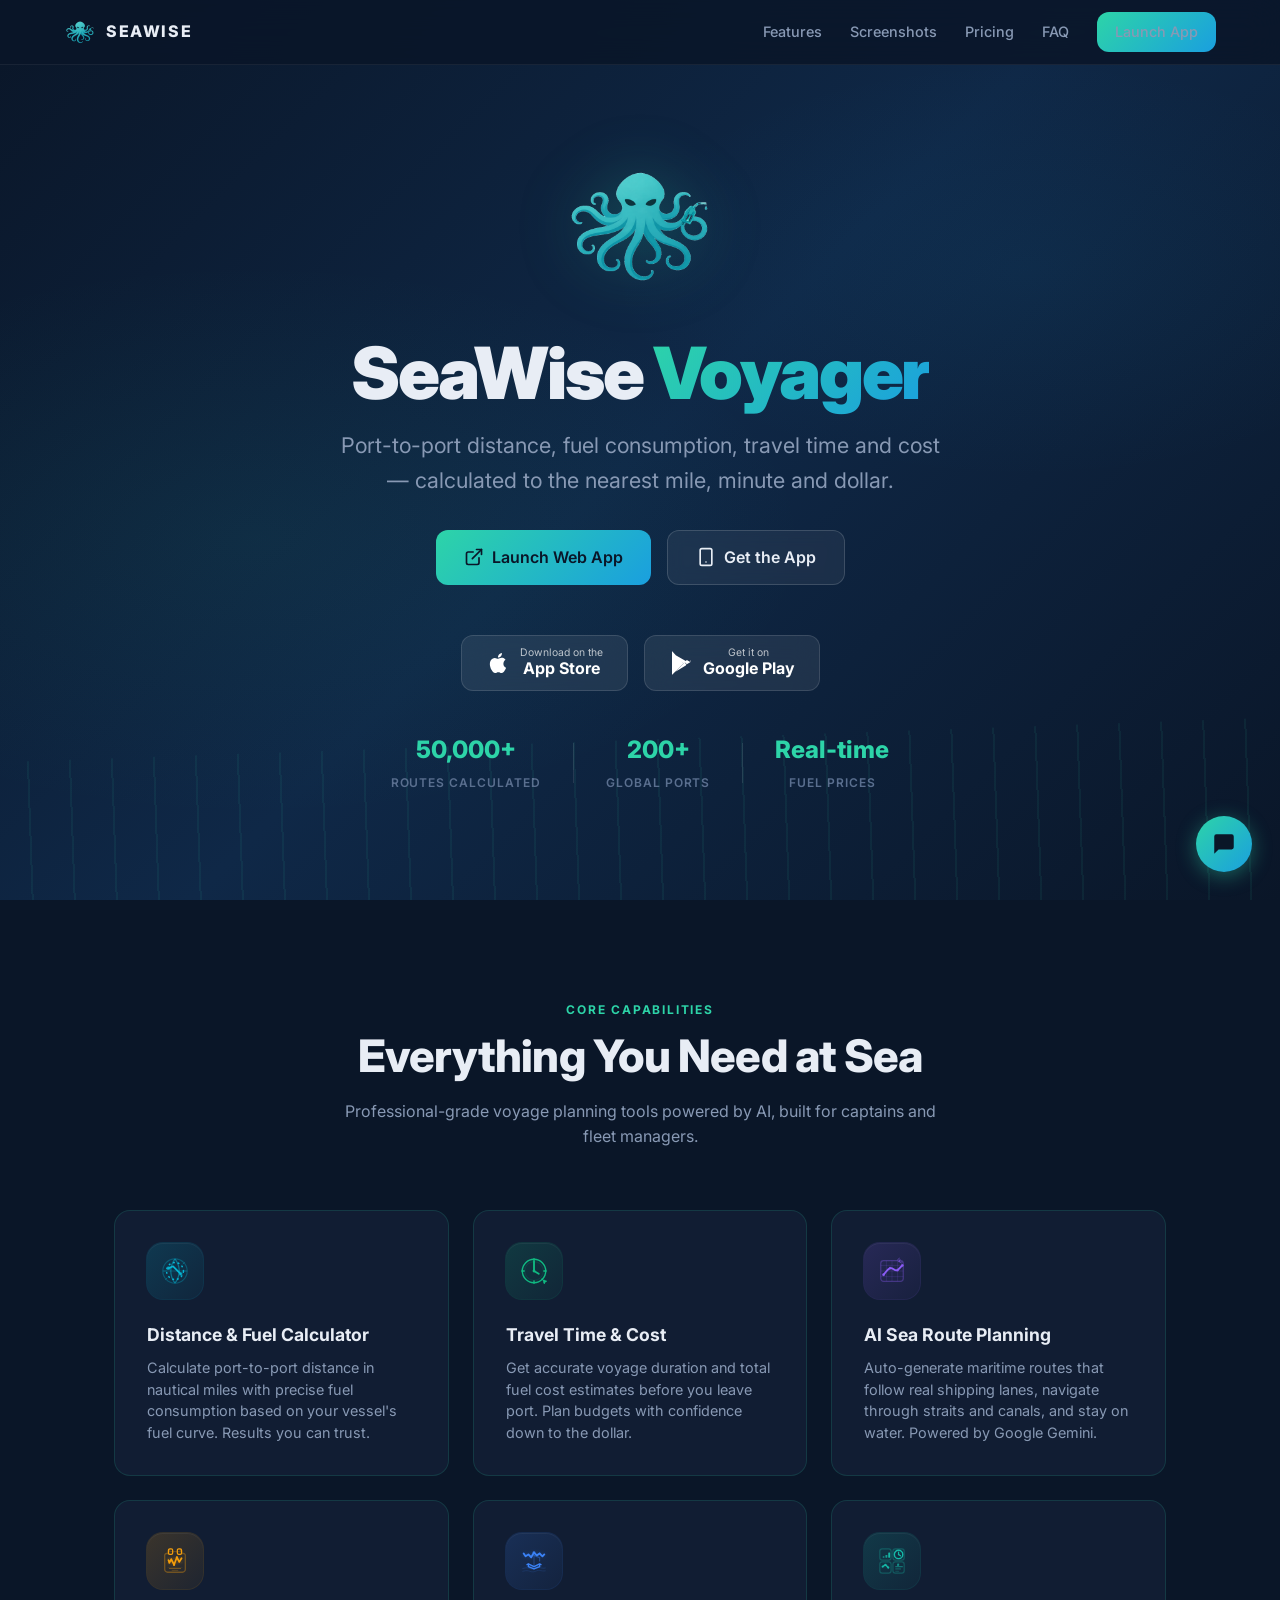
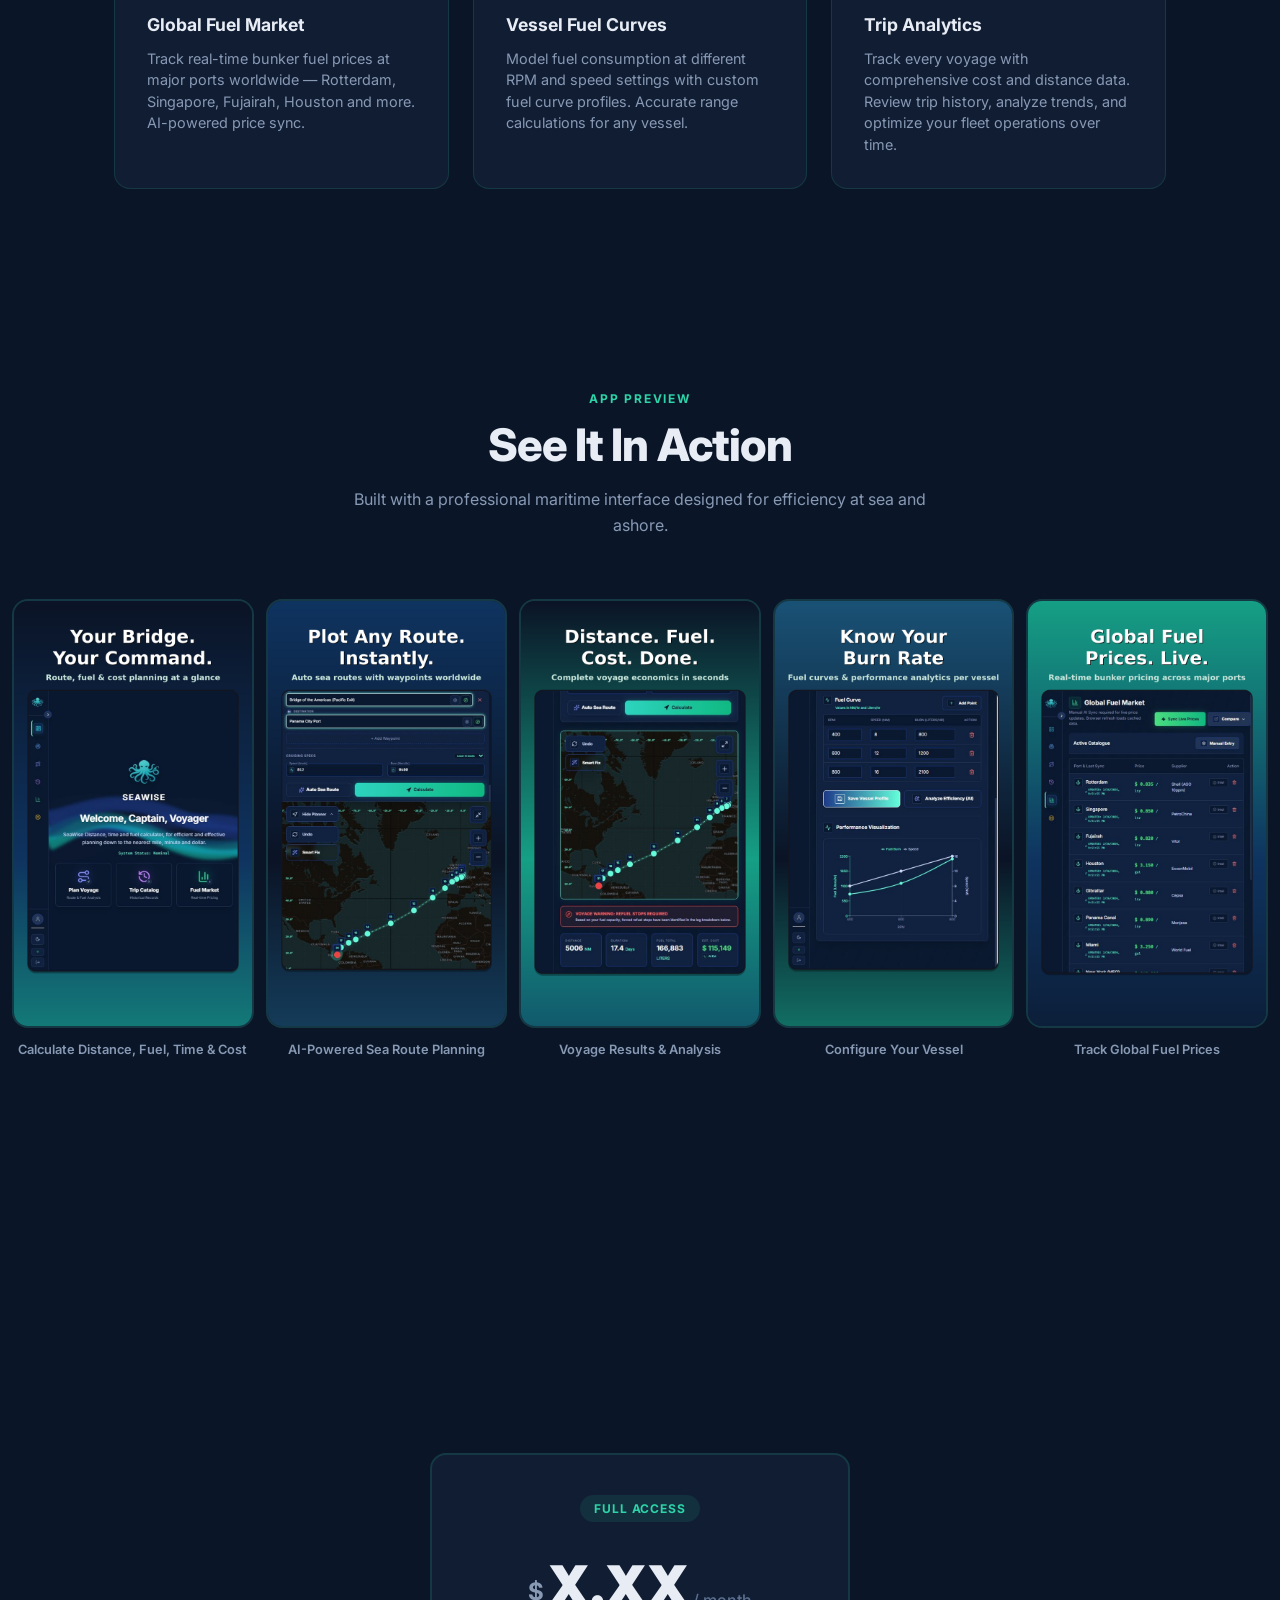
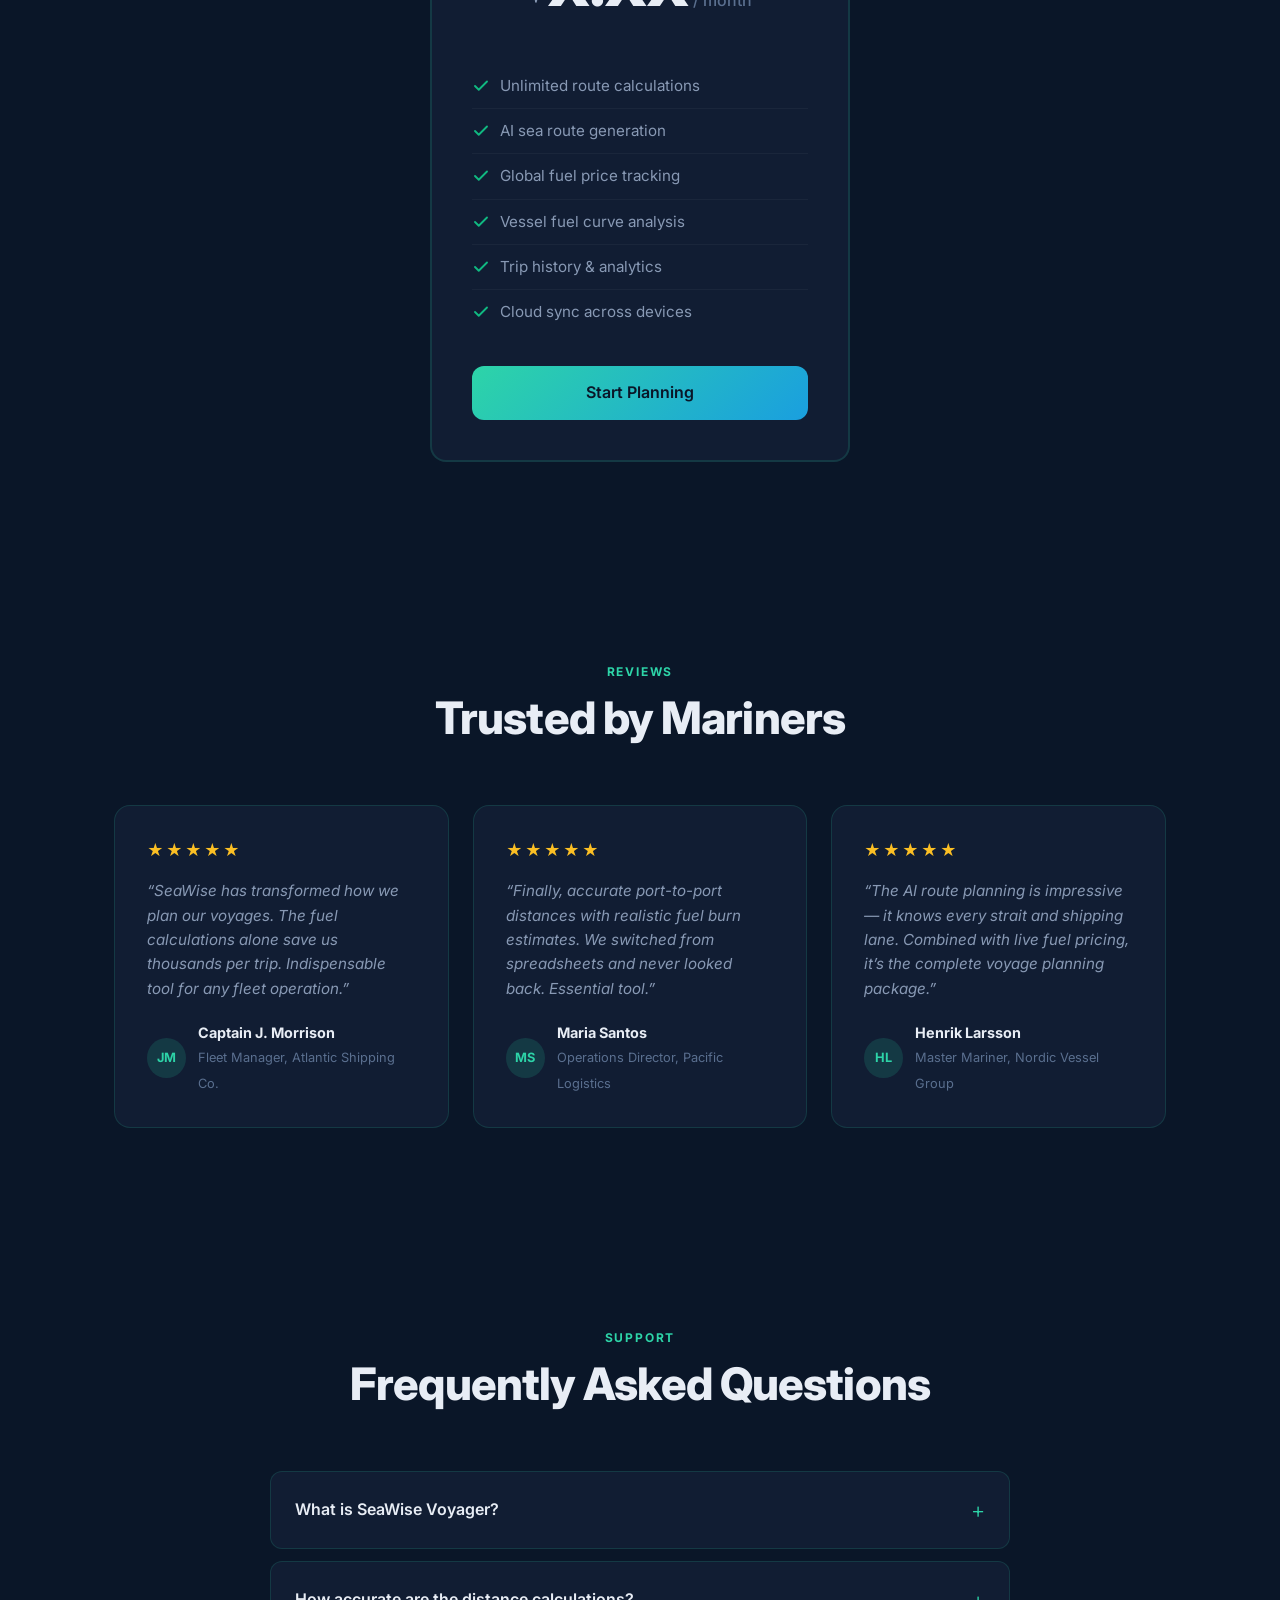
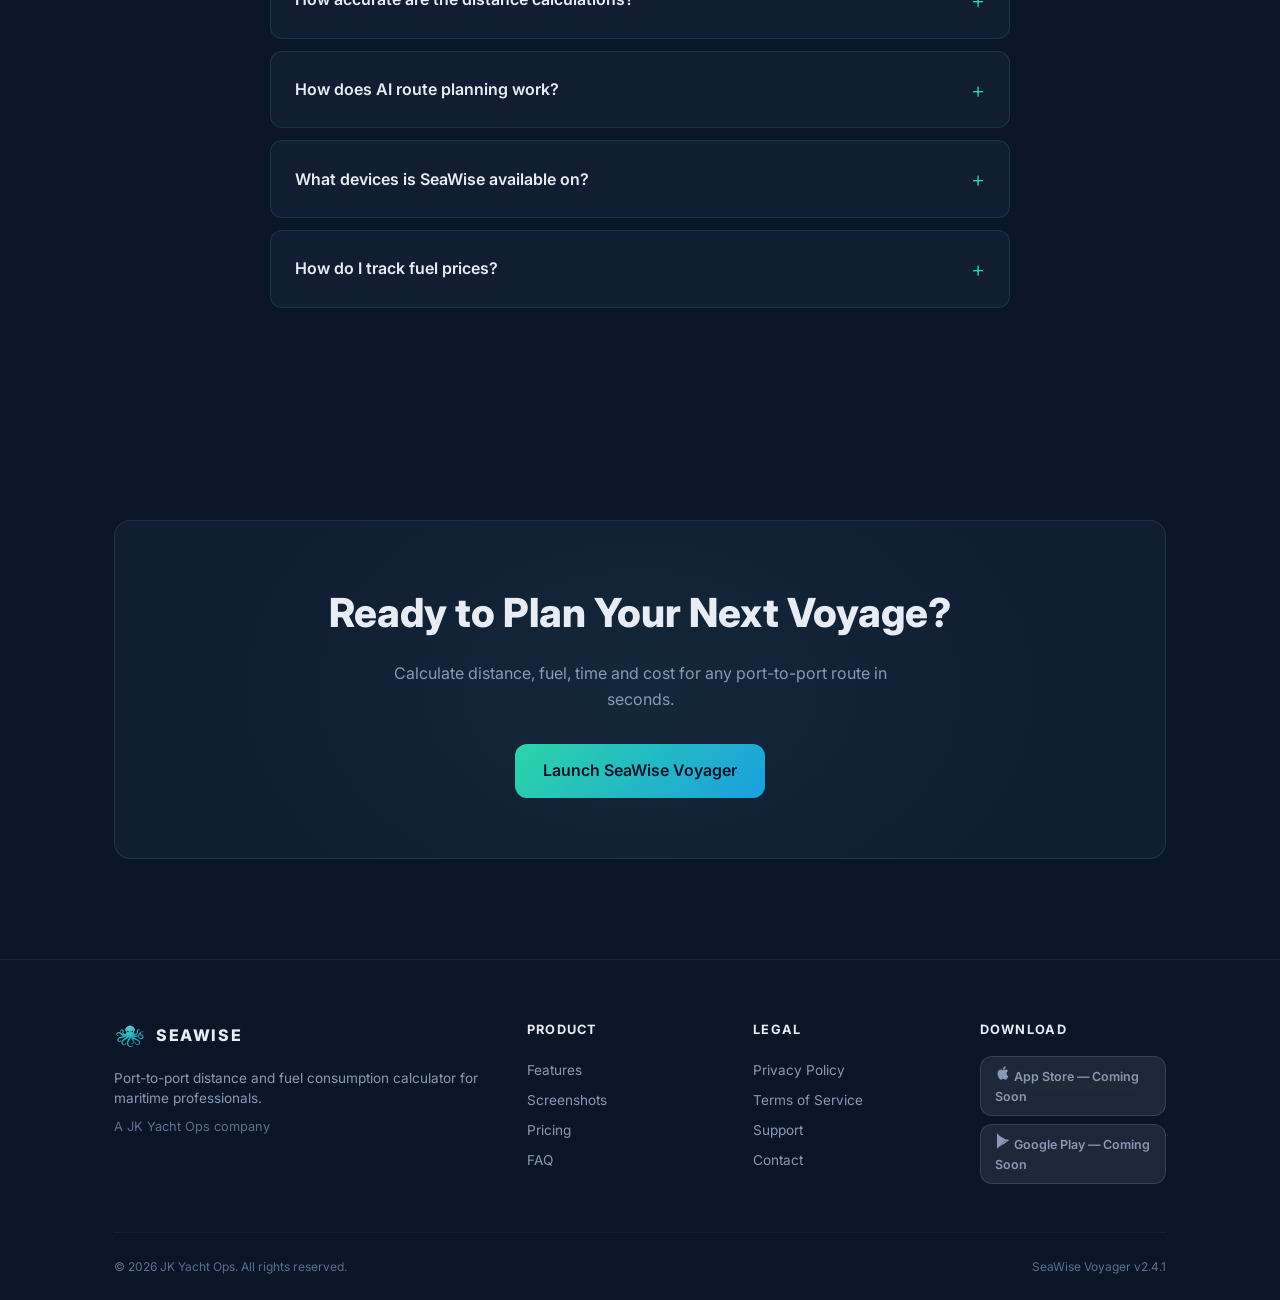
==== commit 2e97eebb: "Upgrade feature icons to sophisticated multi-layered SVGs - Replace 6 basic Feather-style stroke ico" ====
--- a/Landing SeaWise Voyager — Maritime Distance & Fuel Calculator.html
+++ b/Landing SeaWise Voyager — Maritime Distance & Fuel Calculator.html
@@ -370,21 +370,53 @@
   .feature-card:hover::before { opacity: 1; }
 
   .feature-icon {
-    width: 48px;
-    height: 48px;
-    border-radius: 12px;
+    position: relative;
+    width: 56px;
+    height: 56px;
+    border-radius: 16px;
     display: flex;
     align-items: center;
     justify-content: center;
-    margin-bottom: 20px;
-    font-size: 1.4rem;
-  }
-  .feature-icon-cyan { background: rgba(6,182,212,0.12); color: #06b6d4; }
-  .feature-icon-green { background: rgba(16,185,129,0.12); color: #10b981; }
-  .feature-icon-purple { background: rgba(139,92,246,0.12); color: #8b5cf6; }
-  .feature-icon-amber { background: rgba(245,158,11,0.12); color: #f59e0b; }
-  .feature-icon-blue { background: rgba(59,130,246,0.12); color: #3b82f6; }
-  .feature-icon-teal { background: rgba(20,184,166,0.12); color: #14b8a6; }
+    margin-bottom: 22px;
+    transition: transform 0.3s, box-shadow 0.3s;
+  }
+  .feature-card:hover .feature-icon { transform: scale(1.08); }
+  .feature-icon-cyan {
+    background: linear-gradient(135deg, rgba(6,182,212,0.18) 0%, rgba(6,182,212,0.06) 100%);
+    box-shadow: 0 0 0 1px rgba(6,182,212,0.15), inset 0 1px 0 rgba(255,255,255,0.05);
+    color: #06b6d4;
+  }
+  .feature-card:hover .feature-icon-cyan { box-shadow: 0 0 24px rgba(6,182,212,0.25), 0 0 0 1px rgba(6,182,212,0.3); }
+  .feature-icon-green {
+    background: linear-gradient(135deg, rgba(16,185,129,0.18) 0%, rgba(16,185,129,0.06) 100%);
+    box-shadow: 0 0 0 1px rgba(16,185,129,0.15), inset 0 1px 0 rgba(255,255,255,0.05);
+    color: #10b981;
+  }
+  .feature-card:hover .feature-icon-green { box-shadow: 0 0 24px rgba(16,185,129,0.25), 0 0 0 1px rgba(16,185,129,0.3); }
+  .feature-icon-purple {
+    background: linear-gradient(135deg, rgba(139,92,246,0.18) 0%, rgba(139,92,246,0.06) 100%);
+    box-shadow: 0 0 0 1px rgba(139,92,246,0.15), inset 0 1px 0 rgba(255,255,255,0.05);
+    color: #8b5cf6;
+  }
+  .feature-card:hover .feature-icon-purple { box-shadow: 0 0 24px rgba(139,92,246,0.25), 0 0 0 1px rgba(139,92,246,0.3); }
+  .feature-icon-amber {
+    background: linear-gradient(135deg, rgba(245,158,11,0.18) 0%, rgba(245,158,11,0.06) 100%);
+    box-shadow: 0 0 0 1px rgba(245,158,11,0.15), inset 0 1px 0 rgba(255,255,255,0.05);
+    color: #f59e0b;
+  }
+  .feature-card:hover .feature-icon-amber { box-shadow: 0 0 24px rgba(245,158,11,0.25), 0 0 0 1px rgba(245,158,11,0.3); }
+  .feature-icon-blue {
+    background: linear-gradient(135deg, rgba(59,130,246,0.18) 0%, rgba(59,130,246,0.06) 100%);
+    box-shadow: 0 0 0 1px rgba(59,130,246,0.15), inset 0 1px 0 rgba(255,255,255,0.05);
+    color: #3b82f6;
+  }
+  .feature-card:hover .feature-icon-blue { box-shadow: 0 0 24px rgba(59,130,246,0.25), 0 0 0 1px rgba(59,130,246,0.3); }
+  .feature-icon-teal {
+    background: linear-gradient(135deg, rgba(20,184,166,0.18) 0%, rgba(20,184,166,0.06) 100%);
+    box-shadow: 0 0 0 1px rgba(20,184,166,0.15), inset 0 1px 0 rgba(255,255,255,0.05);
+    color: #14b8a6;
+  }
+  .feature-card:hover .feature-icon-teal { box-shadow: 0 0 24px rgba(20,184,166,0.25), 0 0 0 1px rgba(20,184,166,0.3); }
 
   .feature-card h3 {
     font-size: 1.1rem;
@@ -968,42 +1000,134 @@
     <div class="features-grid">
       <div class="feature-card animate-in">
         <div class="feature-icon feature-icon-cyan">
-          <svg width="28" height="28" viewBox="0 0 24 24" fill="none" stroke="currentColor" stroke-width="2" stroke-linecap="round" stroke-linejoin="round"><circle cx="12" cy="12" r="10"></circle><path d="M12 2a15.3 15.3 0 0 1 4 10 15.3 15.3 0 0 1-4 10 15.3 15.3 0 0 1-4-10 15.3 15.3 0 0 1 4-10z"></path><line x1="2" y1="12" x2="22" y2="12"></line></svg>
+          <svg width="30" height="30" viewBox="0 0 32 32" fill="none" xmlns="http://www.w3.org/2000/svg">
+            <circle cx="16" cy="16" r="13" stroke="currentColor" stroke-width="1.2" opacity="0.3"/>
+            <circle cx="16" cy="16" r="9" stroke="currentColor" stroke-width="1.5" stroke-dasharray="2 3"/>
+            <path d="M16 3C16 3 20.5 9 20.5 16S16 29 16 29" stroke="currentColor" stroke-width="1.3" opacity="0.5"/>
+            <path d="M16 3C16 3 11.5 9 11.5 16S16 29 16 29" stroke="currentColor" stroke-width="1.3" opacity="0.5"/>
+            <line x1="3" y1="16" x2="29" y2="16" stroke="currentColor" stroke-width="1" opacity="0.3"/>
+            <circle cx="9" cy="13" r="2" fill="currentColor" opacity="0.6"/>
+            <circle cx="22" cy="19" r="2" fill="currentColor" opacity="0.6"/>
+            <path d="M9 13L14 11L18 15L22 19" stroke="currentColor" stroke-width="1.8" stroke-linecap="round" stroke-linejoin="round"/>
+            <circle cx="9" cy="13" r="1" fill="currentColor"/>
+            <circle cx="22" cy="19" r="1" fill="currentColor"/>
+            <path d="M24.5 8.5L26 7M7.5 23.5L6 25" stroke="currentColor" stroke-width="1" stroke-linecap="round" opacity="0.4"/>
+            <path d="M25 16h3M4 16H7" stroke="currentColor" stroke-width="1" stroke-linecap="round" opacity="0.25"/>
+          </svg>
         </div>
         <h3>Distance & Fuel Calculator</h3>
         <p>Calculate port-to-port distance in nautical miles with precise fuel consumption based on your vessel's fuel curve. Results you can trust.</p>
       </div>
       <div class="feature-card animate-in">
         <div class="feature-icon feature-icon-green">
-          <svg width="28" height="28" viewBox="0 0 24 24" fill="none" stroke="currentColor" stroke-width="2" stroke-linecap="round" stroke-linejoin="round"><circle cx="12" cy="12" r="10"></circle><polyline points="12 6 12 12 16 14"></polyline></svg>
+          <svg width="30" height="30" viewBox="0 0 32 32" fill="none" xmlns="http://www.w3.org/2000/svg">
+            <circle cx="16" cy="16" r="12.5" stroke="currentColor" stroke-width="1.5"/>
+            <circle cx="16" cy="16" r="10" stroke="currentColor" stroke-width="0.8" opacity="0.2"/>
+            <path d="M16 6V16L21 19" stroke="currentColor" stroke-width="2" stroke-linecap="round" stroke-linejoin="round"/>
+            <circle cx="16" cy="16" r="1.5" fill="currentColor"/>
+            <line x1="16" y1="3" x2="16" y2="5.5" stroke="currentColor" stroke-width="1.5" stroke-linecap="round"/>
+            <line x1="16" y1="26.5" x2="16" y2="29" stroke="currentColor" stroke-width="1.5" stroke-linecap="round"/>
+            <line x1="3" y1="16" x2="5.5" y2="16" stroke="currentColor" stroke-width="1.5" stroke-linecap="round"/>
+            <line x1="26.5" y1="16" x2="29" y2="16" stroke="currentColor" stroke-width="1.5" stroke-linecap="round"/>
+            <circle cx="16" cy="4.5" r="0.6" fill="currentColor" opacity="0.4"/>
+            <circle cx="16" cy="27.5" r="0.6" fill="currentColor" opacity="0.4"/>
+            <circle cx="4.5" cy="16" r="0.6" fill="currentColor" opacity="0.4"/>
+            <circle cx="27.5" cy="16" r="0.6" fill="currentColor" opacity="0.4"/>
+            <path d="M24.5 24.5L26.5 26.5" stroke="currentColor" stroke-width="1.2" stroke-linecap="round"/>
+            <line x1="27" y1="27" x2="29" y2="27" stroke="currentColor" stroke-width="1.5" stroke-linecap="round"/>
+            <line x1="27" y1="27" x2="27" y2="29" stroke="currentColor" stroke-width="1.5" stroke-linecap="round"/>
+            <text x="27.5" y="28.8" font-size="4.5" font-weight="700" fill="currentColor" text-anchor="middle">$</text>
+          </svg>
         </div>
         <h3>Travel Time & Cost</h3>
         <p>Get accurate voyage duration and total fuel cost estimates before you leave port. Plan budgets with confidence down to the dollar.</p>
       </div>
       <div class="feature-card animate-in">
         <div class="feature-icon feature-icon-purple">
-          <svg width="28" height="28" viewBox="0 0 24 24" fill="none" stroke="currentColor" stroke-width="2" stroke-linecap="round" stroke-linejoin="round"><polygon points="3 6 9 3 15 6 21 3 21 18 15 21 9 18 3 21"></polygon><line x1="9" y1="3" x2="9" y2="18"></line><line x1="15" y1="6" x2="15" y2="21"></line></svg>
+          <svg width="30" height="30" viewBox="0 0 32 32" fill="none" xmlns="http://www.w3.org/2000/svg">
+            <rect x="4" y="5" width="24" height="22" rx="3" stroke="currentColor" stroke-width="1.3" opacity="0.35"/>
+            <path d="M4 10h24" stroke="currentColor" stroke-width="0.8" opacity="0.2"/>
+            <path d="M4 16h24" stroke="currentColor" stroke-width="0.8" opacity="0.2"/>
+            <path d="M4 22h24" stroke="currentColor" stroke-width="0.8" opacity="0.2"/>
+            <path d="M10 5v22" stroke="currentColor" stroke-width="0.8" opacity="0.2"/>
+            <path d="M16 5v22" stroke="currentColor" stroke-width="0.8" opacity="0.2"/>
+            <path d="M22 5v22" stroke="currentColor" stroke-width="0.8" opacity="0.2"/>
+            <path d="M7 20C9 18 11 14 14 13C17 12 19 17 22 15C24 13.5 26 11 27 10" stroke="currentColor" stroke-width="2" stroke-linecap="round" stroke-linejoin="round"/>
+            <circle cx="7" cy="20" r="1.5" fill="currentColor" opacity="0.7"/>
+            <circle cx="14" cy="13" r="1.5" fill="currentColor" opacity="0.7"/>
+            <circle cx="22" cy="15" r="1.5" fill="currentColor" opacity="0.7"/>
+            <circle cx="27" cy="10" r="1.5" fill="currentColor" opacity="0.7"/>
+            <path d="M22 4l1.8-1.5M24.5 3.8l-0.7 2.2M23 6l2 0.5" stroke="currentColor" stroke-width="1" stroke-linecap="round" opacity="0.6"/>
+            <path d="M25 7l0.8-1M26.5 6.5l-0.3 1.2" stroke="currentColor" stroke-width="0.8" stroke-linecap="round" opacity="0.45"/>
+          </svg>
         </div>
         <h3>AI Sea Route Planning</h3>
         <p>Auto-generate maritime routes that follow real shipping lanes, navigate through straits and canals, and stay on water. Powered by Google Gemini.</p>
       </div>
       <div class="feature-card animate-in">
         <div class="feature-icon feature-icon-amber">
-          <svg width="28" height="28" viewBox="0 0 24 24" fill="none" stroke="currentColor" stroke-width="2" stroke-linecap="round" stroke-linejoin="round"><path d="M14 2H6a2 2 0 0 0-2 2v16a2 2 0 0 0 2 2h12a2 2 0 0 0 2-2V8z"></path><polyline points="14 2 14 8 20 8"></polyline><line x1="16" y1="13" x2="8" y2="13"></line><line x1="16" y1="17" x2="8" y2="17"></line><polyline points="10 9 9 9 8 9"></polyline></svg>
+          <svg width="30" height="30" viewBox="0 0 32 32" fill="none" xmlns="http://www.w3.org/2000/svg">
+            <path d="M11 4C11 4 9 4 9 6V8H7C5.5 8 5 9.5 5 9.5V25C5 26.5 6.5 28 8 28H24C25.5 28 27 26.5 27 25V9.5C27 9.5 26.5 8 25 8H23V6C23 4 21 4 21 4" stroke="currentColor" stroke-width="1.4" opacity="0.35"/>
+            <rect x="9" y="3" width="4.5" height="6" rx="1.5" stroke="currentColor" stroke-width="1.3"/>
+            <rect x="18.5" y="3" width="4.5" height="6" rx="1.5" stroke="currentColor" stroke-width="1.3"/>
+            <path d="M9 6h14" stroke="currentColor" stroke-width="1" opacity="0.3"/>
+            <path d="M8 13h16" stroke="currentColor" stroke-width="0.7" opacity="0.15"/>
+            <path d="M8 18h16" stroke="currentColor" stroke-width="0.7" opacity="0.15"/>
+            <path d="M8 23h16" stroke="currentColor" stroke-width="0.7" opacity="0.15"/>
+            <path d="M9 15L10 18L12 14L15 20L18 12L20.5 17L23 13" stroke="currentColor" stroke-width="1.8" stroke-linecap="round" stroke-linejoin="round"/>
+            <path d="M9 15L10 18L12 14L15 20L18 12L20.5 17L23 13" stroke="currentColor" stroke-width="1.8" stroke-linecap="round" stroke-linejoin="round" opacity="0.3" filter="blur(2px)"/>
+            <circle cx="15" cy="20" r="1.2" fill="currentColor"/>
+            <circle cx="18" cy="12" r="1.2" fill="currentColor"/>
+            <path d="M10 24h12" stroke="currentColor" stroke-width="1" stroke-linecap="round" opacity="0.4"/>
+            <path d="M13 26h6" stroke="currentColor" stroke-width="1" stroke-linecap="round" opacity="0.25"/>
+          </svg>
         </div>
         <h3>Global Fuel Market</h3>
         <p>Track real-time bunker fuel prices at major ports worldwide — Rotterdam, Singapore, Fujairah, Houston and more. AI-powered price sync.</p>
       </div>
       <div class="feature-card animate-in">
         <div class="feature-icon feature-icon-blue">
-          <svg width="28" height="28" viewBox="0 0 24 24" fill="none" stroke="currentColor" stroke-width="2" stroke-linecap="round" stroke-linejoin="round"><path d="M12 20h9"></path><path d="M16.5 3.5a2.121 2.121 0 0 1 3 3L7 19l-4 1 1-4L16.5 3.5z"></path></svg>
+          <svg width="30" height="30" viewBox="0 0 32 32" fill="none" xmlns="http://www.w3.org/2000/svg">
+            <path d="M4 24C6 23.5 8 23 10 23.5S14 25 16 24.5 20 22.5 22 23S26 24 28 23.5" stroke="currentColor" stroke-width="1" stroke-linecap="round" opacity="0.2"/>
+            <path d="M4 27C6 26.5 8 26 10 26.5S14 28 16 27.5 20 25.5 22 26S26 27 28 26.5" stroke="currentColor" stroke-width="1" stroke-linecap="round" opacity="0.15"/>
+            <path d="M16 22L10 19L8 20V22L12 24H20L24 22V20L22 19Z" fill="currentColor" opacity="0.12"/>
+            <path d="M16 10V22" stroke="currentColor" stroke-width="1.2" opacity="0.3"/>
+            <path d="M10 19L16 22L22 19" stroke="currentColor" stroke-width="1.4" stroke-linejoin="round"/>
+            <path d="M8 20L10 19V22L16 24.5L22 22V19L24 20" stroke="currentColor" stroke-width="1.4" stroke-linejoin="round"/>
+            <path d="M16 10L22 12.5V16" stroke="currentColor" stroke-width="1.2" stroke-linecap="round" opacity="0.4"/>
+            <path d="M5 8L7 11L10 9L13 12L16 7L19 10L22 8L25 11L27 9" stroke="currentColor" stroke-width="2" stroke-linecap="round" stroke-linejoin="round"/>
+            <path d="M5 8L7 11L10 9L13 12L16 7L19 10L22 8L25 11L27 9" stroke="currentColor" stroke-width="2" stroke-linecap="round" stroke-linejoin="round" opacity="0.25" filter="blur(2px)"/>
+            <circle cx="16" cy="7" r="1.5" fill="currentColor" opacity="0.7"/>
+            <circle cx="13" cy="12" r="1" fill="currentColor" opacity="0.5"/>
+            <circle cx="22" cy="8" r="1" fill="currentColor" opacity="0.5"/>
+          </svg>
         </div>
         <h3>Vessel Fuel Curves</h3>
         <p>Model fuel consumption at different RPM and speed settings with custom fuel curve profiles. Accurate range calculations for any vessel.</p>
       </div>
       <div class="feature-card animate-in">
         <div class="feature-icon feature-icon-teal">
-          <svg width="28" height="28" viewBox="0 0 24 24" fill="none" stroke="currentColor" stroke-width="2" stroke-linecap="round" stroke-linejoin="round"><rect x="3" y="3" width="7" height="7"></rect><rect x="14" y="3" width="7" height="7"></rect><rect x="14" y="14" width="7" height="7"></rect><rect x="3" y="14" width="7" height="7"></rect></svg>
+          <svg width="30" height="30" viewBox="0 0 32 32" fill="none" xmlns="http://www.w3.org/2000/svg">
+            <rect x="3" y="3" width="12" height="12" rx="2.5" stroke="currentColor" stroke-width="1.3" opacity="0.3"/>
+            <rect x="17" y="3" width="12" height="12" rx="2.5" stroke="currentColor" stroke-width="1.3" opacity="0.3"/>
+            <rect x="3" y="17" width="12" height="12" rx="2.5" stroke="currentColor" stroke-width="1.3" opacity="0.3"/>
+            <rect x="17" y="17" width="12" height="12" rx="2.5" stroke="currentColor" stroke-width="1.3" opacity="0.3"/>
+            <rect x="6" y="11" width="2" height="1.5" rx="0.5" fill="currentColor" opacity="0.7"/>
+            <rect x="9" y="9.5" width="2" height="3" rx="0.5" fill="currentColor" opacity="0.8"/>
+            <rect x="12" y="7" width="2" height="5.5" rx="0.5" fill="currentColor"/>
+            <circle cx="23" cy="9" r="4.5" stroke="currentColor" stroke-width="1.5"/>
+            <path d="M23 6.5V9L25 10.5" stroke="currentColor" stroke-width="1.3" stroke-linecap="round" stroke-linejoin="round"/>
+            <circle cx="23" cy="9" r="0.8" fill="currentColor"/>
+            <path d="M6 22L9 20L12 23" stroke="currentColor" stroke-width="1.6" stroke-linecap="round" stroke-linejoin="round"/>
+            <path d="M6 22L9 20L12 23" stroke="currentColor" stroke-width="1.6" stroke-linecap="round" opacity="0.25" filter="blur(1.5px)"/>
+            <circle cx="6" cy="22" r="1.2" fill="currentColor" opacity="0.6"/>
+            <circle cx="9" cy="20" r="1.2" fill="currentColor" opacity="0.8"/>
+            <circle cx="12" cy="23" r="1.2" fill="currentColor"/>
+            <path d="M20 22h7" stroke="currentColor" stroke-width="1.3" stroke-linecap="round" opacity="0.5"/>
+            <path d="M20 24.5h5" stroke="currentColor" stroke-width="1.3" stroke-linecap="round" opacity="0.35"/>
+            <path d="M20 27h3" stroke="currentColor" stroke-width="1.3" stroke-linecap="round" opacity="0.2"/>
+            <text x="21" y="21" font-size="4" font-weight="700" fill="currentColor" opacity="0.8">#</text>
+          </svg>
         </div>
         <h3>Trip Analytics</h3>
         <p>Track every voyage with comprehensive cost and distance data. Review trip history, analyze trends, and optimize your fleet operations over time.</p>
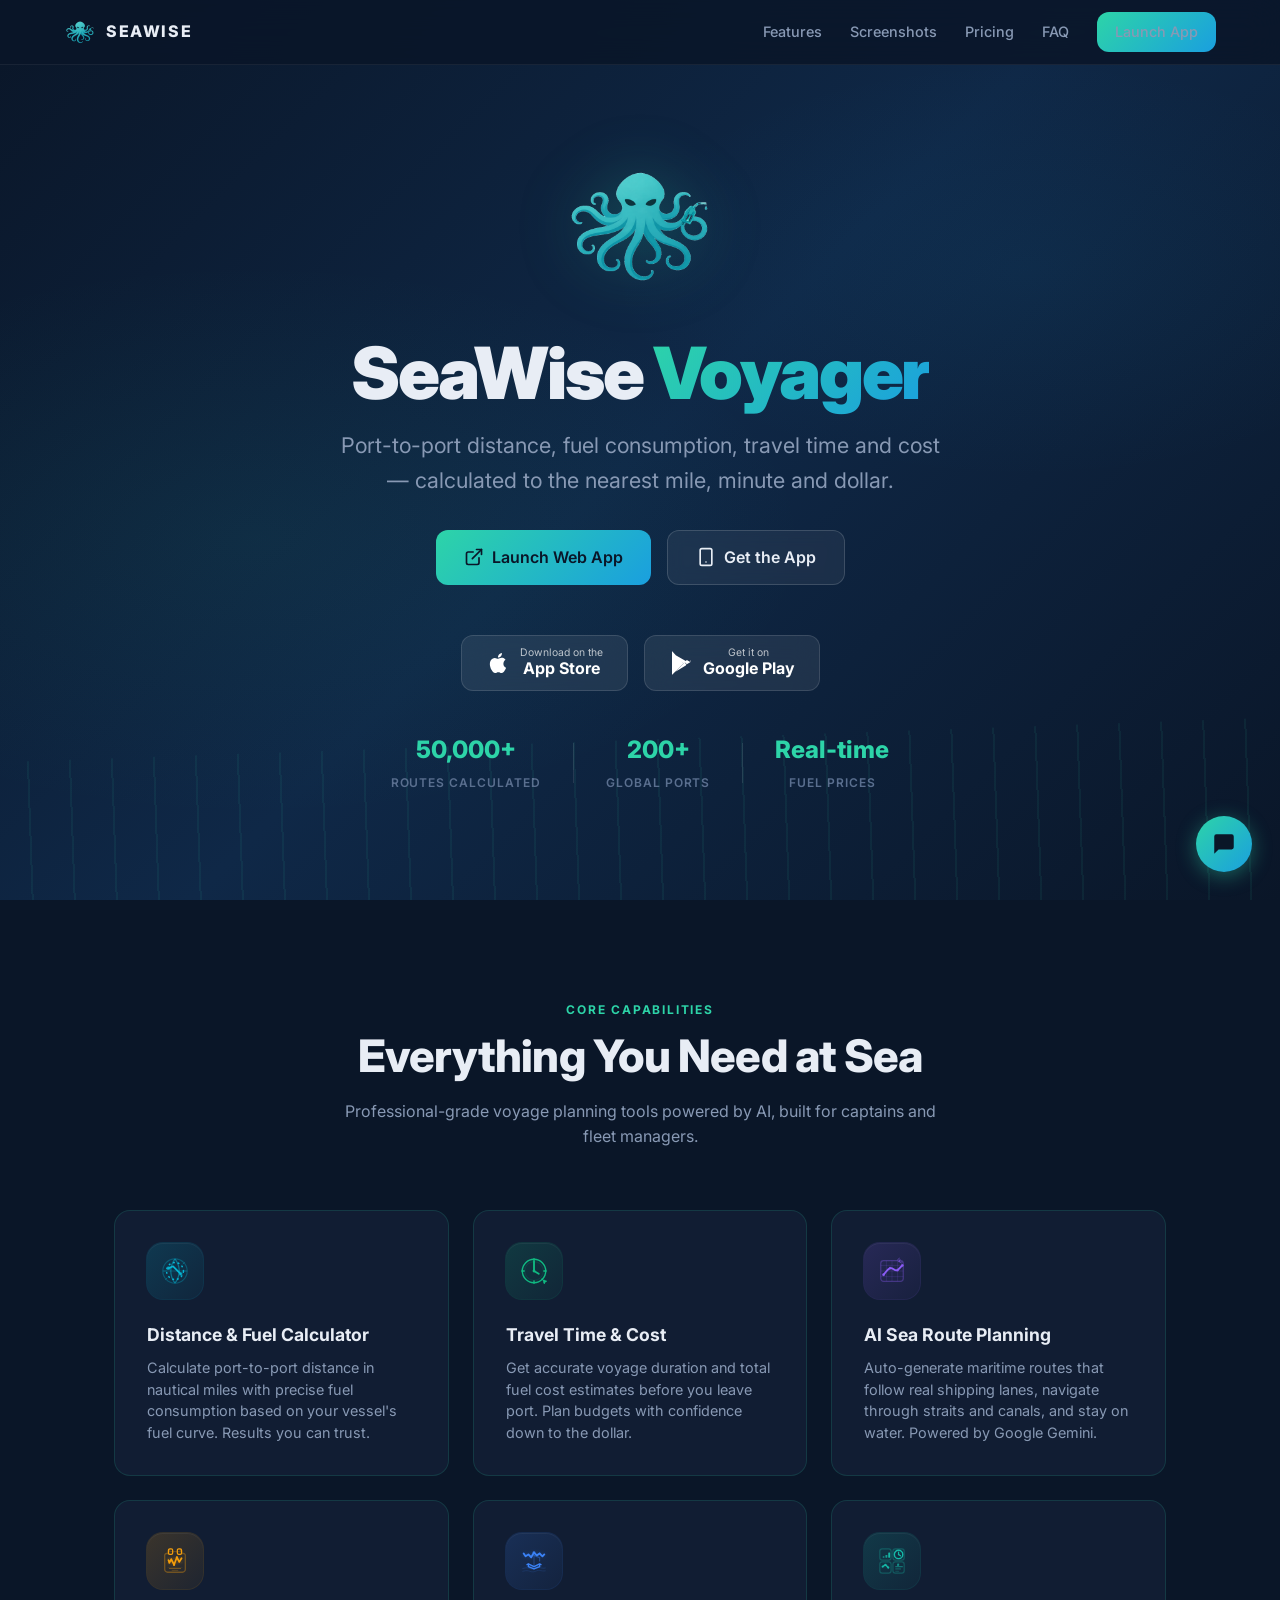
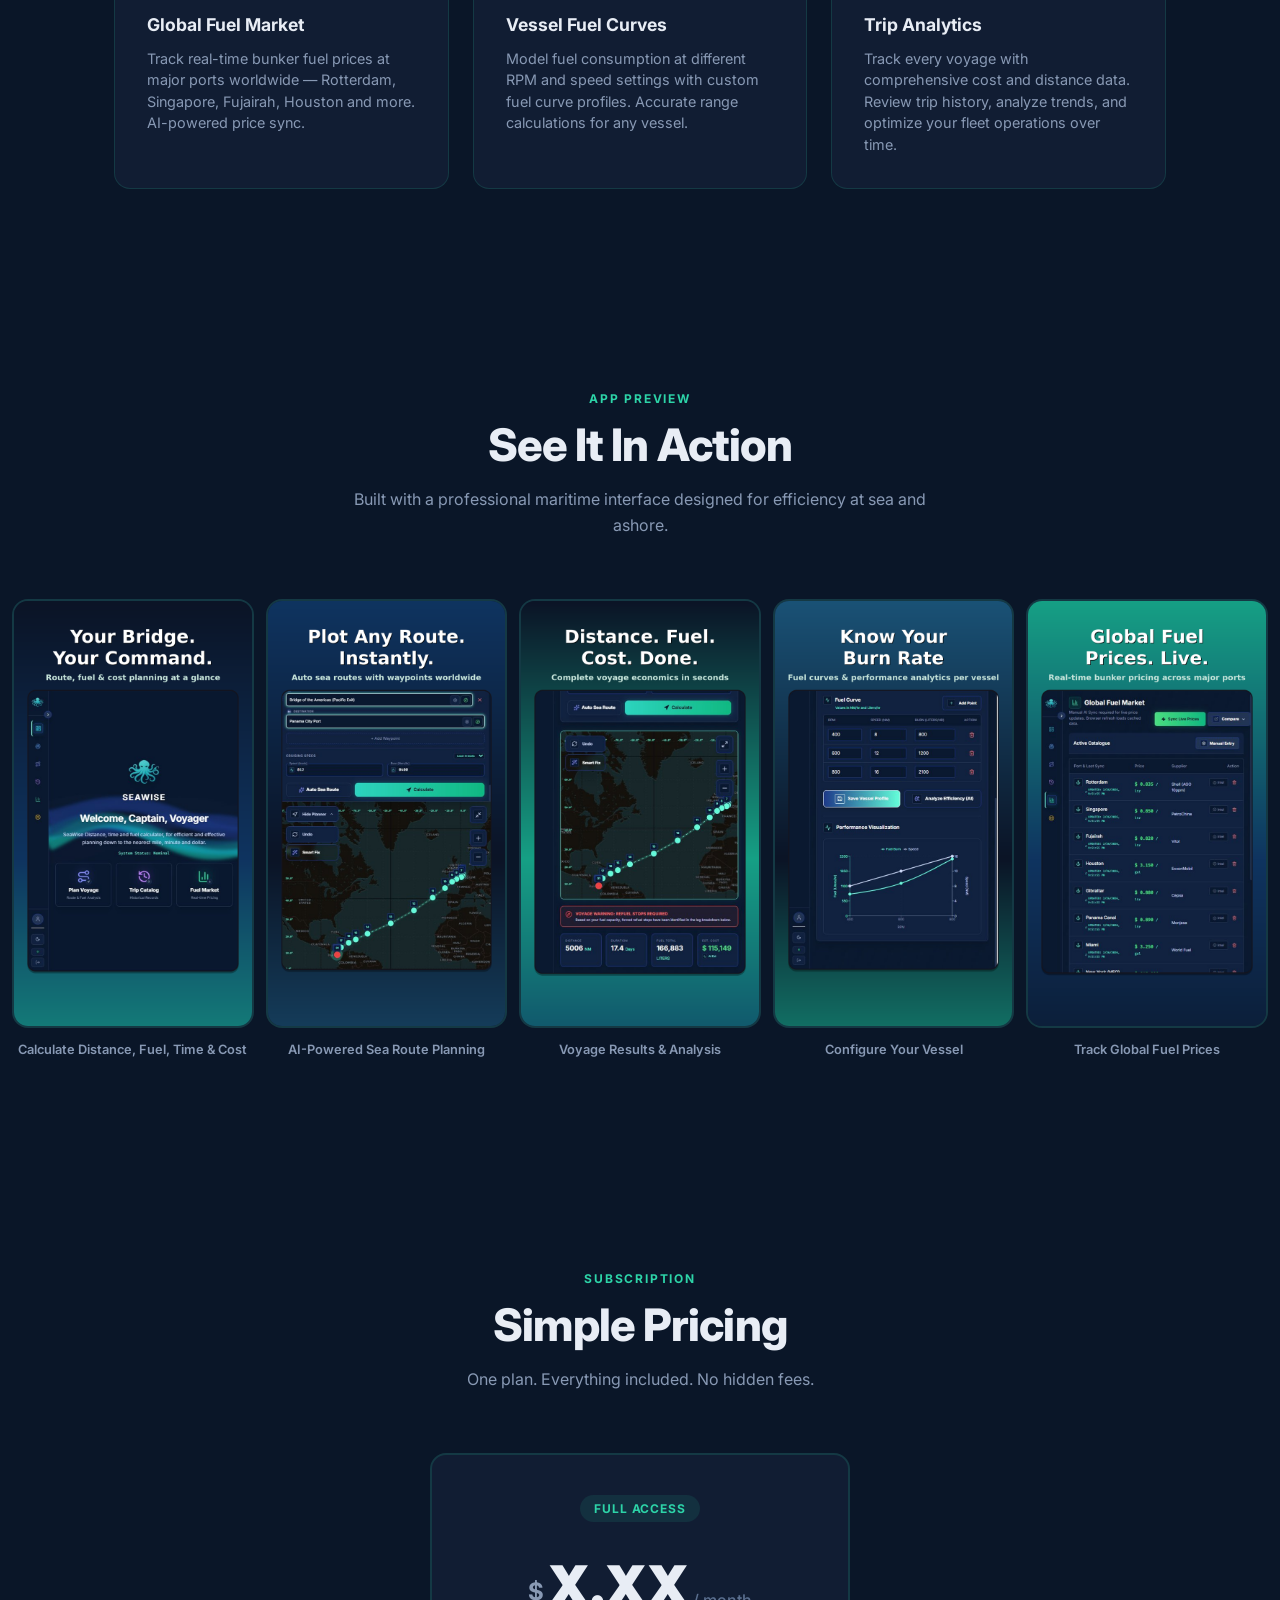
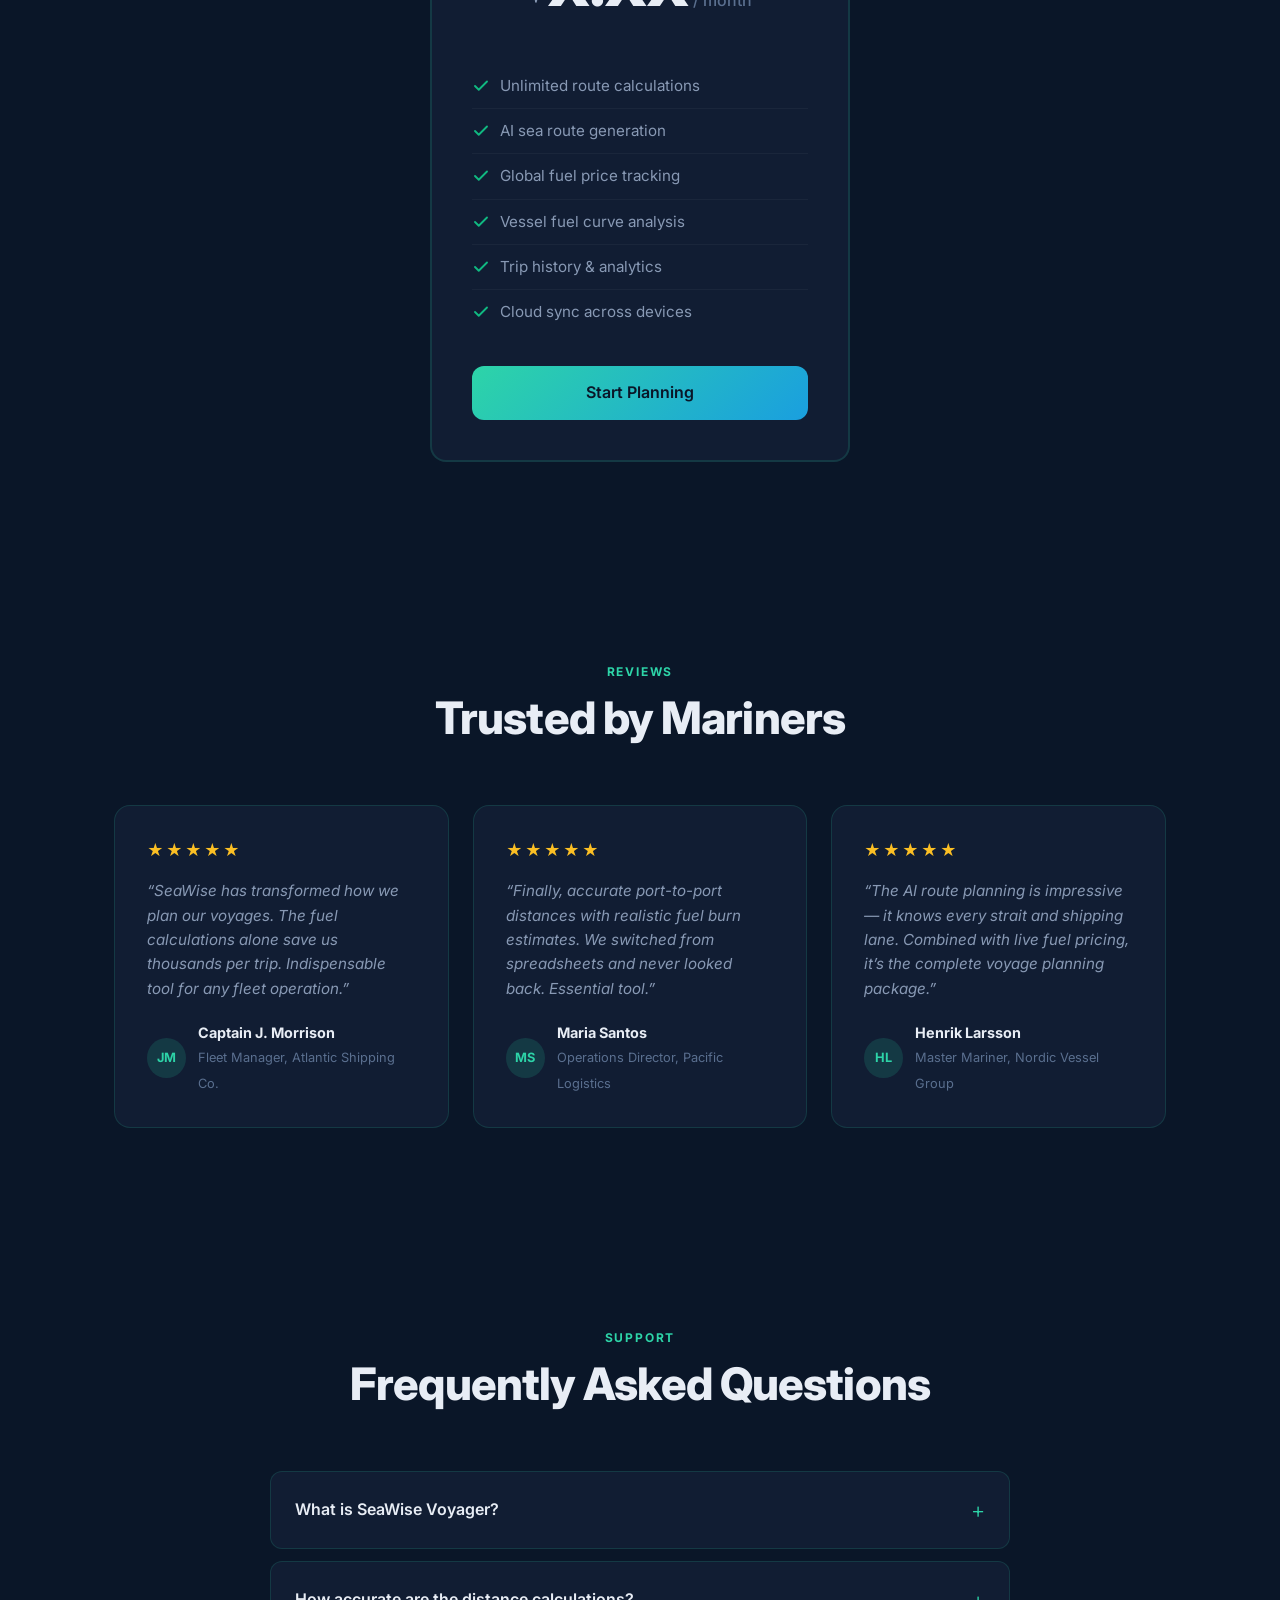
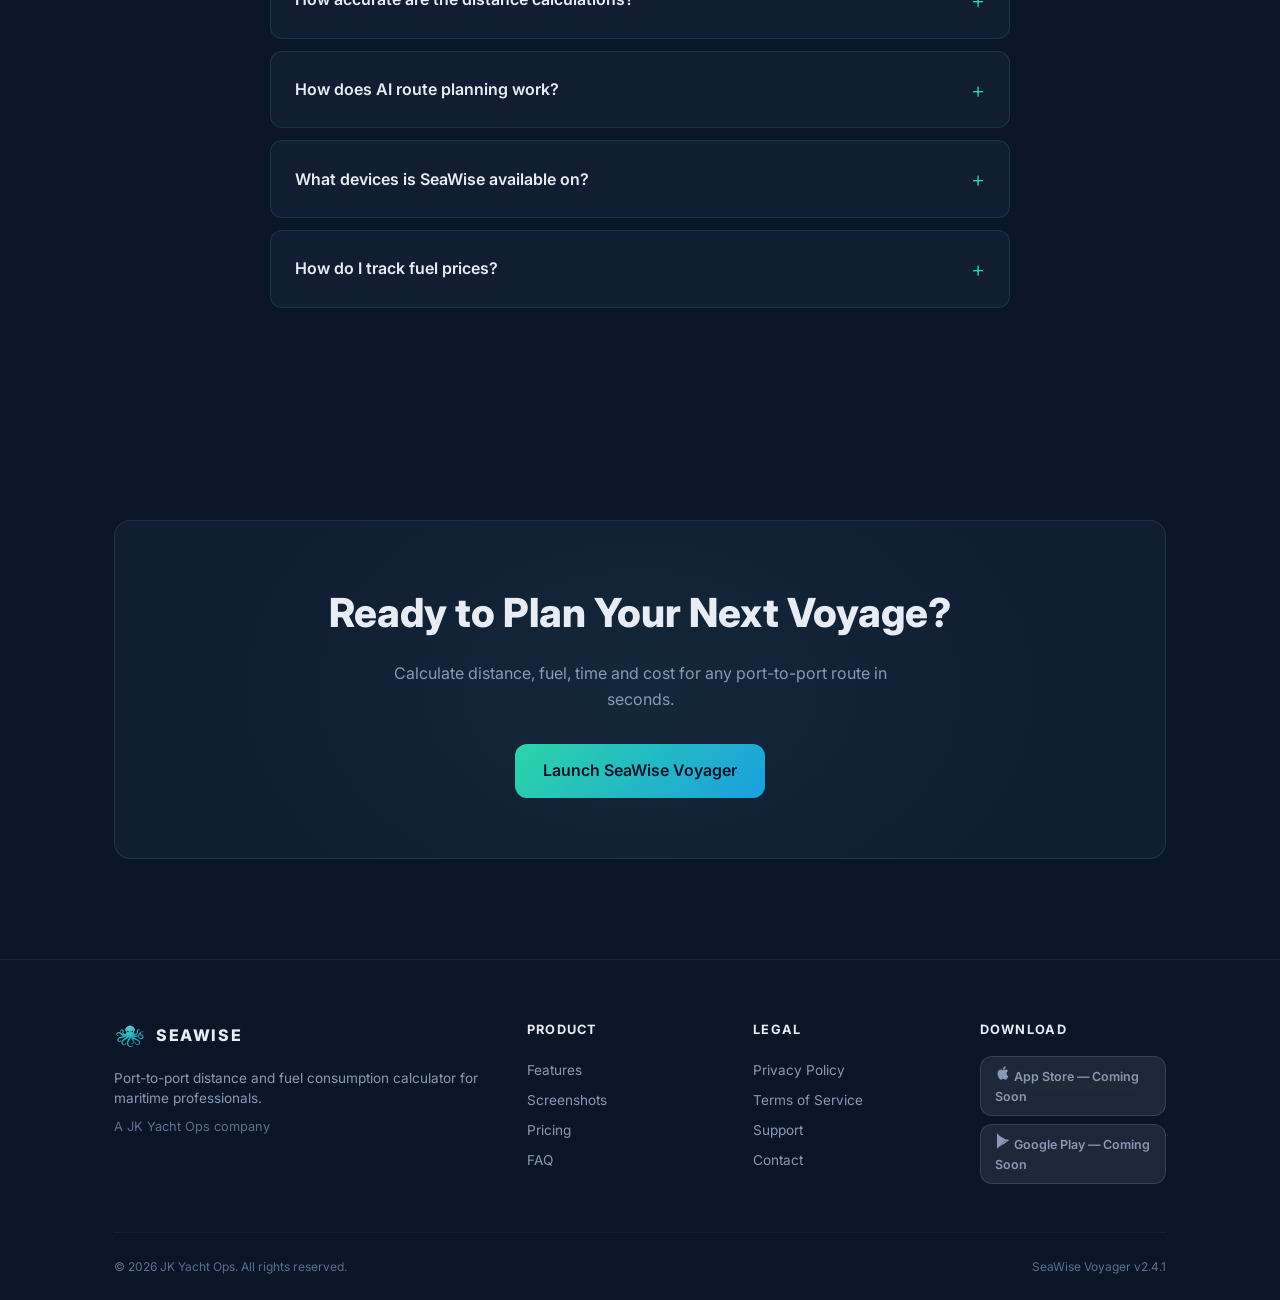
==== commit 38cb1ce2: "Fix scroll animation visibility bug with robust observer fallback Content sections were stuck at opa" ====
--- a/Landing SeaWise Voyager — Maritime Distance & Fuel Calculator.html
+++ b/Landing SeaWise Voyager — Maritime Distance & Fuel Calculator.html
@@ -859,12 +859,16 @@
   /* ─── ANIMATIONS ─── */
   .animate-in {
     opacity: 0;
-    transform: translateY(30px);
-    transition: opacity 0.6s ease, transform 0.6s ease;
+    transform: translateY(24px);
+    transition: opacity 0.7s cubic-bezier(0.22,1,0.36,1), transform 0.7s cubic-bezier(0.22,1,0.36,1);
   }
   .animate-in.visible {
     opacity: 1;
     transform: translateY(0);
+  }
+  /* Fallback: if JS fails or observer doesn't fire, show content after 1.5s */
+  @media (prefers-reduced-motion: reduce) {
+    .animate-in { opacity: 1; transform: none; transition: none; }
   }
 
   /* ─── RESPONSIVE ─── */
@@ -1385,16 +1389,39 @@
     document.getElementById('chatPanel').classList.toggle('open');
   });
 
-  // Scroll animation observer
-  const observer = new IntersectionObserver((entries) => {
-    entries.forEach(entry => {
-      if (entry.isIntersecting) {
-        entry.target.classList.add('visible');
-      }
+  // Scroll animation observer with robust fallback
+  const animEls = document.querySelectorAll('.animate-in');
+
+  if ('IntersectionObserver' in window) {
+    const observer = new IntersectionObserver((entries) => {
+      entries.forEach(entry => {
+        if (entry.isIntersecting) {
+          entry.target.classList.add('visible');
+          observer.unobserve(entry.target);
+        }
+      });
+    }, { threshold: 0.05, rootMargin: '0px 0px 60px 0px' });
+
+    animEls.forEach(el => observer.observe(el));
+
+    // Immediately reveal anything already in viewport on load
+    requestAnimationFrame(() => {
+      animEls.forEach(el => {
+        const rect = el.getBoundingClientRect();
+        if (rect.top < window.innerHeight && rect.bottom > 0) {
+          el.classList.add('visible');
+        }
+      });
     });
-  }, { threshold: 0.1 });
-
-  document.querySelectorAll('.animate-in').forEach(el => observer.observe(el));
+  } else {
+    // No IntersectionObserver support — show everything
+    animEls.forEach(el => el.classList.add('visible'));
+  }
+
+  // Safety net: reveal all after 2s regardless
+  setTimeout(() => {
+    animEls.forEach(el => el.classList.add('visible'));
+  }, 2000);
 
   // Nav scroll effect
   window.addEventListener('scroll', () => {
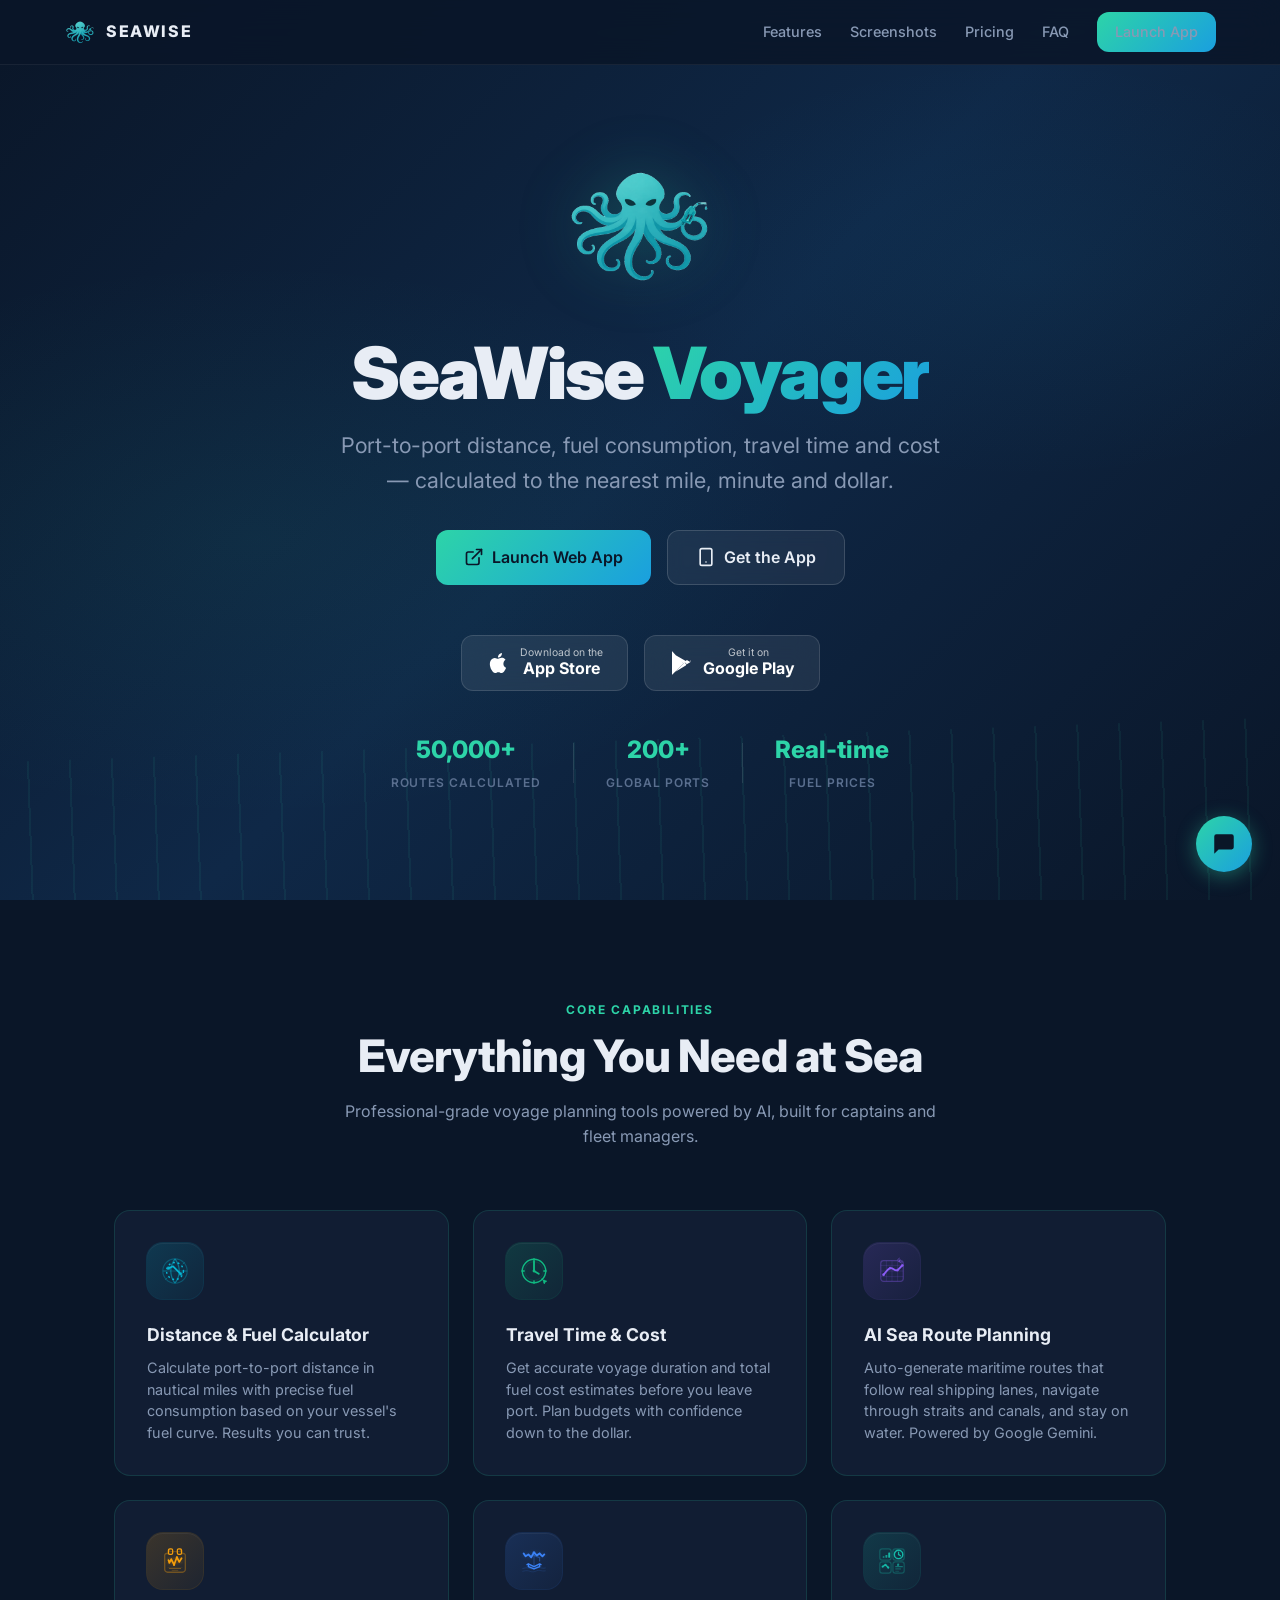
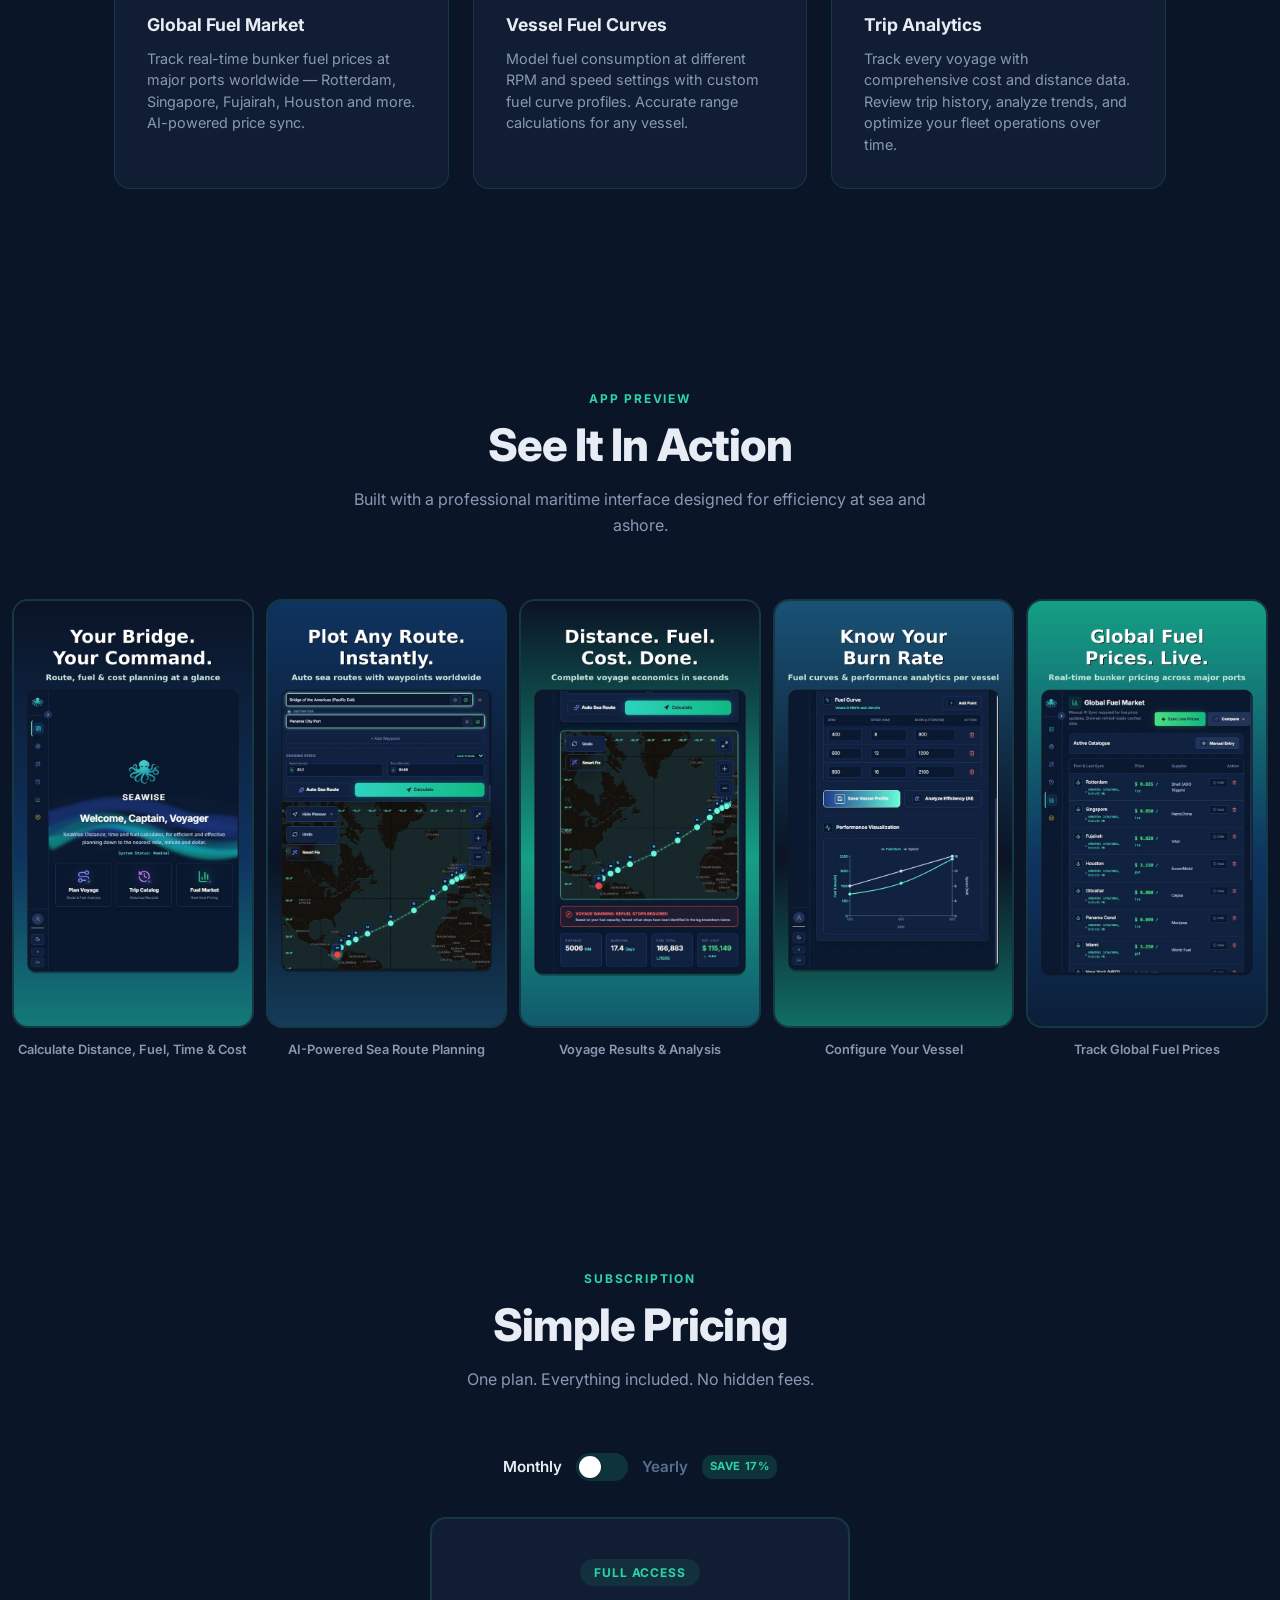
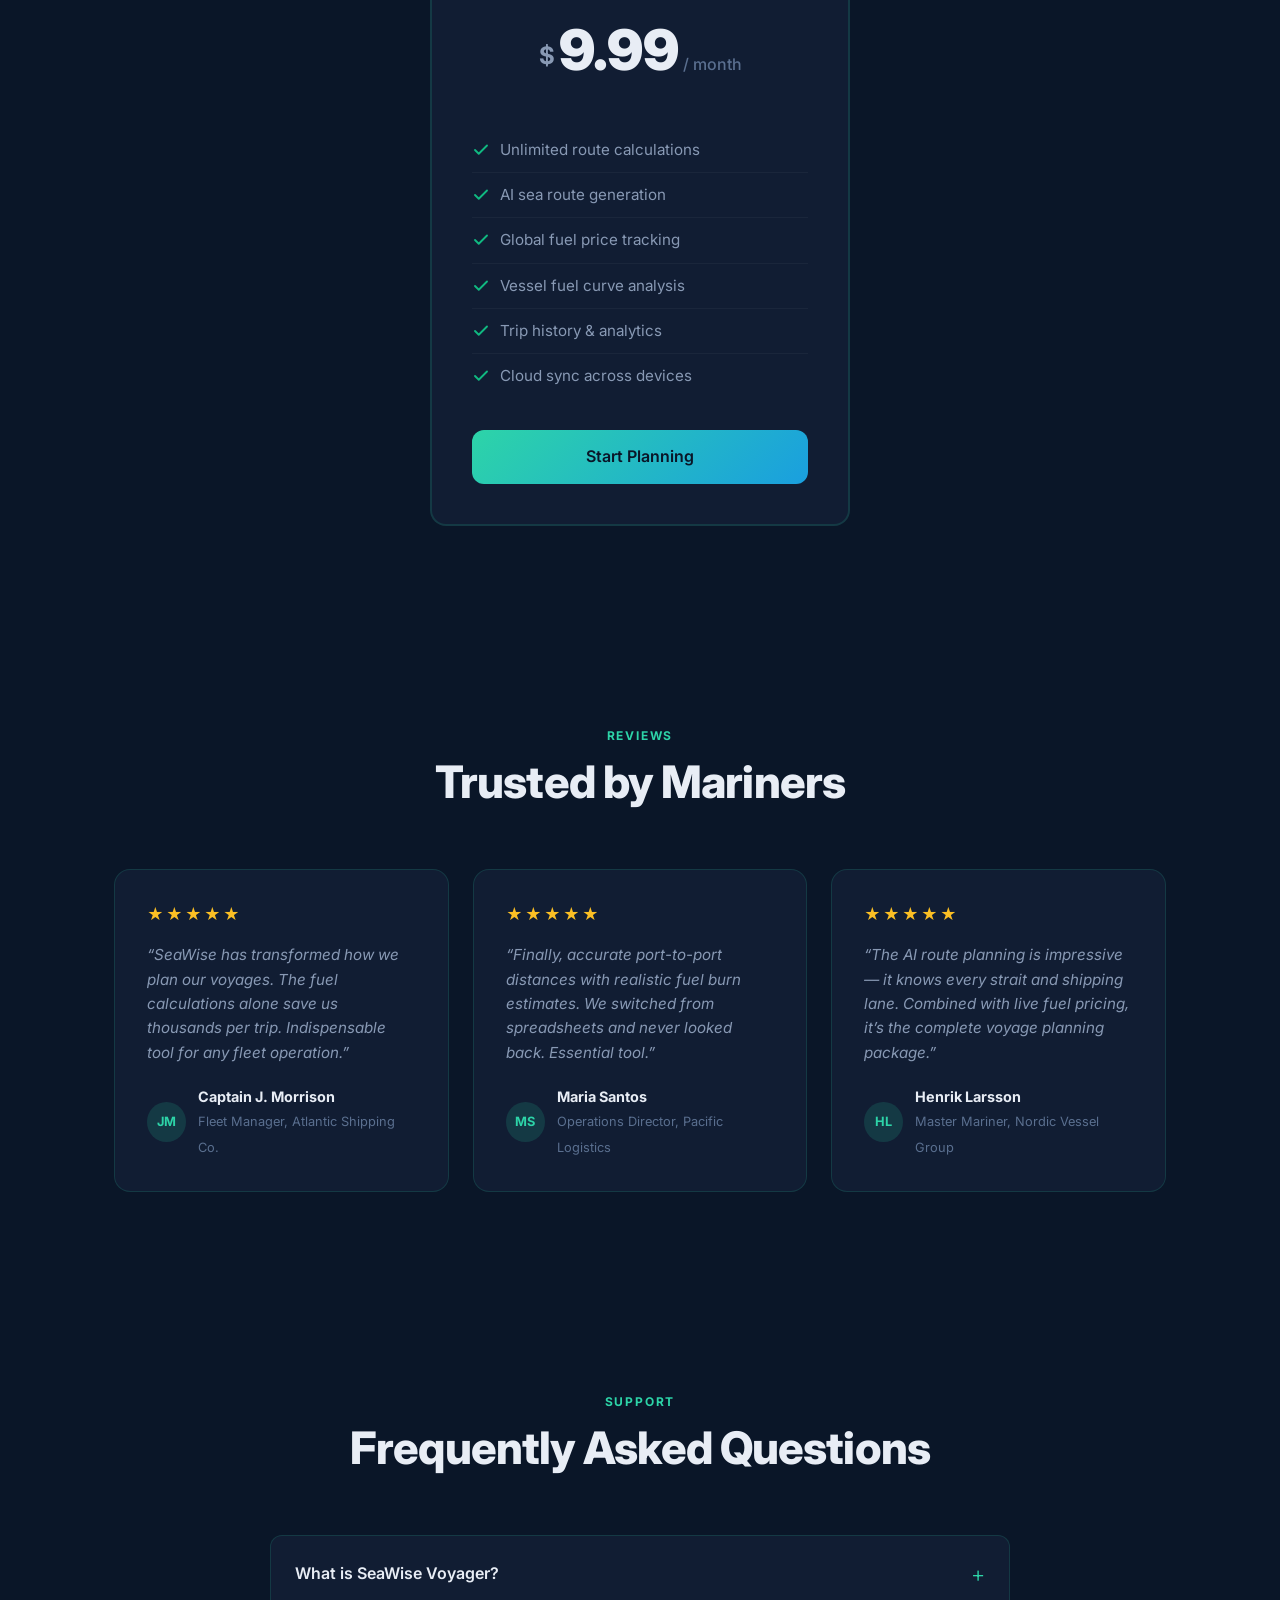
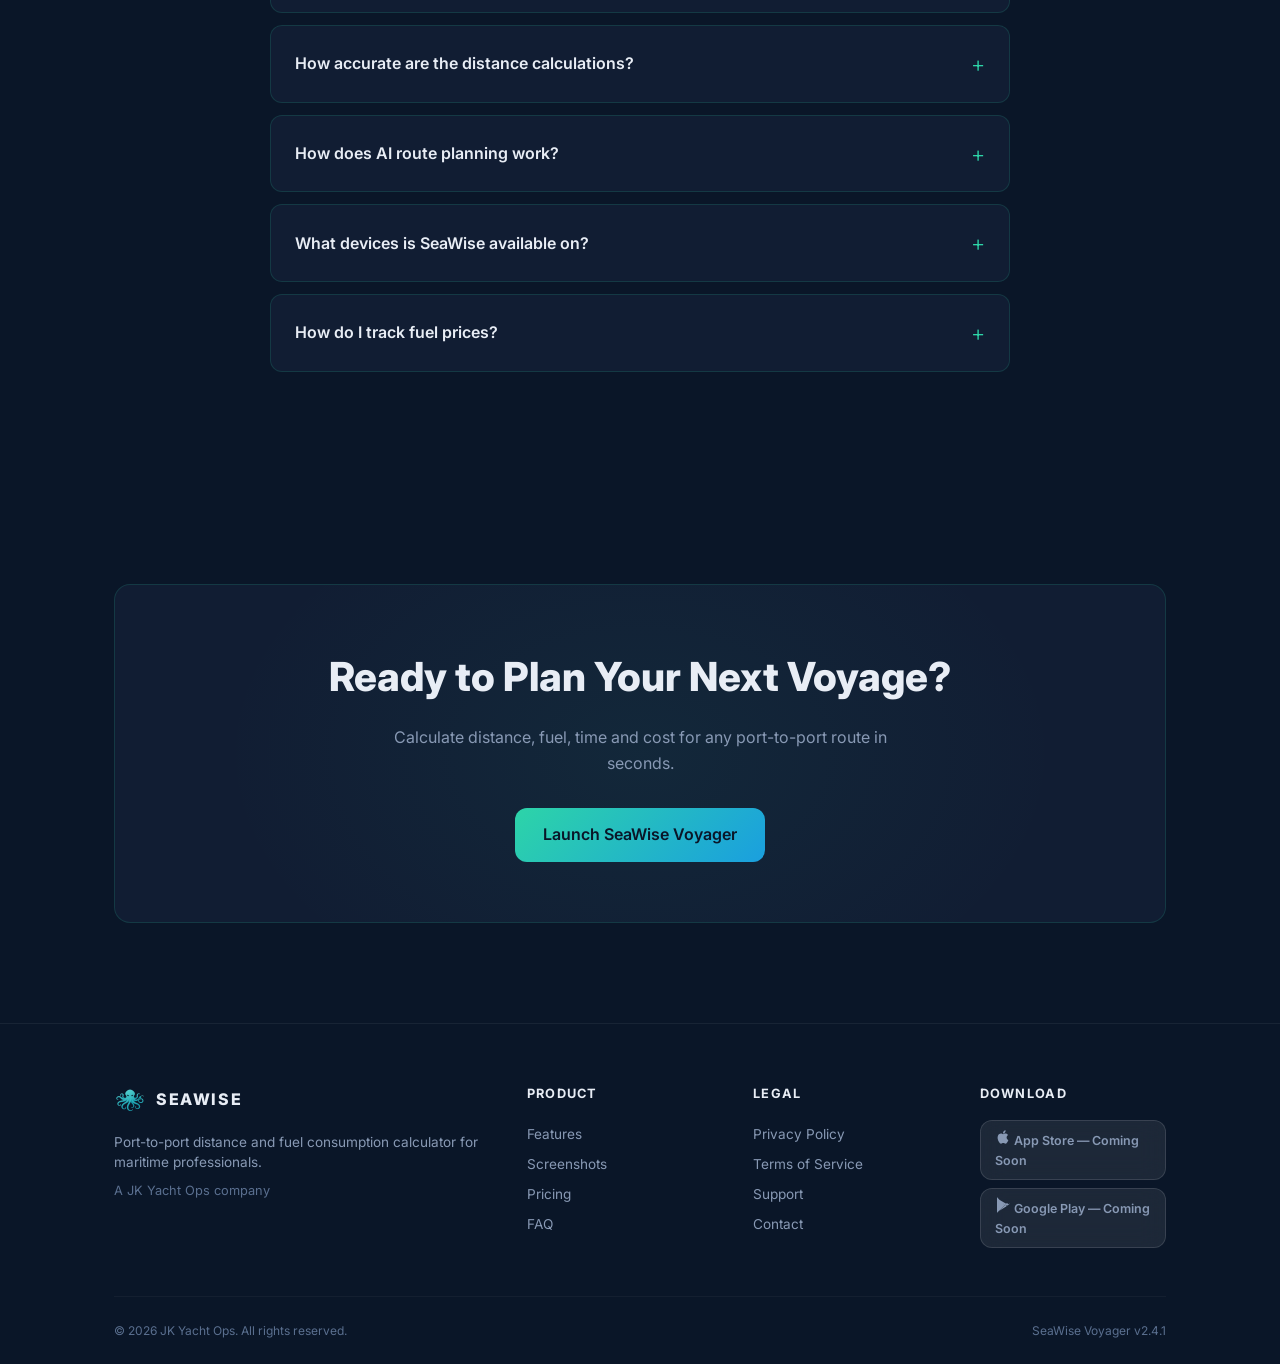
==== commit 37922c57: "Add pricing toggle: $9.99/month or $99/year with 17% save badge Monthly/yearly toggle with animated " ====
--- a/Landing SeaWise Voyager — Maritime Distance & Fuel Calculator.html
+++ b/Landing SeaWise Voyager — Maritime Distance & Fuel Calculator.html
@@ -475,6 +475,62 @@
   #pricing {
     padding: 100px 0;
   }
+  .pricing-toggle {
+    display: flex;
+    align-items: center;
+    justify-content: center;
+    gap: 14px;
+    margin-bottom: 36px;
+  }
+  .pricing-toggle-label {
+    font-size: 0.95rem;
+    font-weight: 600;
+    color: var(--text-muted);
+    cursor: pointer;
+    transition: color 0.3s;
+  }
+  .pricing-toggle-label.active {
+    color: var(--text-primary);
+  }
+  .pricing-toggle-switch {
+    position: relative;
+    width: 52px;
+    height: 28px;
+    background: var(--border);
+    border-radius: 14px;
+    cursor: pointer;
+    transition: background 0.3s;
+    border: none;
+    padding: 0;
+  }
+  .pricing-toggle-switch[aria-checked="true"] {
+    background: var(--accent);
+  }
+  .pricing-toggle-switch::after {
+    content: '';
+    position: absolute;
+    top: 3px;
+    left: 3px;
+    width: 22px;
+    height: 22px;
+    background: #fff;
+    border-radius: 50%;
+    transition: transform 0.3s cubic-bezier(0.22,1,0.36,1);
+    box-shadow: 0 1px 3px rgba(0,0,0,0.3);
+  }
+  .pricing-toggle-switch[aria-checked="true"]::after {
+    transform: translateX(24px);
+  }
+  .pricing-save-badge {
+    font-size: 0.7rem;
+    font-weight: 700;
+    background: rgba(45,212,168,0.15);
+    color: var(--accent);
+    padding: 3px 8px;
+    border-radius: 10px;
+    text-transform: uppercase;
+    letter-spacing: 0.05em;
+  }
   .pricing-card {
     max-width: 420px;
     margin: 0 auto;
@@ -498,6 +554,35 @@
   }
   .pricing-amount {
     margin-bottom: 32px;
+    position: relative;
+  }
+  .pricing-amount-monthly,
+  .pricing-amount-yearly {
+    transition: opacity 0.35s, transform 0.35s;
+  }
+  .pricing-amount-yearly {
+    position: absolute;
+    top: 0;
+    left: 0;
+    right: 0;
+    opacity: 0;
+    transform: translateY(8px);
+    pointer-events: none;
+  }
+  .pricing-amount-yearly.active {
+    opacity: 1;
+    transform: translateY(0);
+    pointer-events: auto;
+    position: relative;
+  }
+  .pricing-amount-monthly.hidden {
+    opacity: 0;
+    transform: translateY(-8px);
+    pointer-events: none;
+    position: absolute;
+    top: 0;
+    left: 0;
+    right: 0;
   }
   .pricing-currency {
     font-size: 1.5rem;
@@ -513,6 +598,12 @@
     font-size: 1rem;
     color: var(--text-muted);
     font-weight: 500;
+  }
+  .pricing-equiv {
+    display: block;
+    font-size: 0.85rem;
+    color: var(--text-muted);
+    margin-top: 4px;
   }
   .pricing-features {
     list-style: none;
@@ -1191,12 +1282,26 @@
       <h2>Simple Pricing</h2>
       <p class="section-desc">One plan. Everything included. No hidden fees.</p>
     </div>
+    <div class="pricing-toggle animate-in">
+      <span class="pricing-toggle-label active" data-plan="monthly">Monthly</span>
+      <button class="pricing-toggle-switch" role="switch" aria-checked="false" aria-label="Toggle annual pricing"></button>
+      <span class="pricing-toggle-label" data-plan="yearly">Yearly</span>
+      <span class="pricing-save-badge">Save 17%</span>
+    </div>
     <div class="pricing-card animate-in">
       <div class="pricing-badge">Full Access</div>
       <div class="pricing-amount">
-        <span class="pricing-currency">$</span>
-        <span class="pricing-value">X.XX</span>
-        <span class="pricing-period">/ month</span>
+        <div class="pricing-amount-monthly active">
+          <span class="pricing-currency">$</span>
+          <span class="pricing-value">9.99</span>
+          <span class="pricing-period">/ month</span>
+        </div>
+        <div class="pricing-amount-yearly">
+          <span class="pricing-currency">$</span>
+          <span class="pricing-value">99</span>
+          <span class="pricing-period">/ year</span>
+          <span class="pricing-equiv">That&rsquo;s just $8.25/mo</span>
+        </div>
       </div>
       <ul class="pricing-features">
         <li><svg width="18" height="18" viewBox="0 0 24 24" fill="none" stroke="#10b981" stroke-width="2.5" stroke-linecap="round" stroke-linejoin="round"><polyline points="20 6 9 17 4 12"></polyline></svg> Unlimited route calculations</li>
@@ -1423,6 +1528,33 @@
     animEls.forEach(el => el.classList.add('visible'));
   }, 2000);
 
+  // Pricing toggle (monthly ↔ yearly)
+  const pricingSwitch = document.querySelector('.pricing-toggle-switch');
+  const monthlyLabel = document.querySelector('.pricing-toggle-label[data-plan="monthly"]');
+  const yearlyLabel = document.querySelector('.pricing-toggle-label[data-plan="yearly"]');
+  const monthlyAmount = document.querySelector('.pricing-amount-monthly');
+  const yearlyAmount = document.querySelector('.pricing-amount-yearly');
+
+  if (pricingSwitch) {
+    pricingSwitch.addEventListener('click', () => {
+      const isYearly = pricingSwitch.getAttribute('aria-checked') === 'true';
+      const newState = !isYearly;
+      pricingSwitch.setAttribute('aria-checked', String(newState));
+      monthlyLabel.classList.toggle('active', !newState);
+      yearlyLabel.classList.toggle('active', newState);
+      monthlyAmount.classList.toggle('hidden', newState);
+      monthlyAmount.classList.toggle('active', !newState);
+      yearlyAmount.classList.toggle('active', newState);
+    });
+    // Allow clicking the labels too
+    monthlyLabel.addEventListener('click', () => {
+      if (pricingSwitch.getAttribute('aria-checked') === 'true') pricingSwitch.click();
+    });
+    yearlyLabel.addEventListener('click', () => {
+      if (pricingSwitch.getAttribute('aria-checked') !== 'true') pricingSwitch.click();
+    });
+  }
+
   // Nav scroll effect
   window.addEventListener('scroll', () => {
     document.querySelector('nav').style.background =
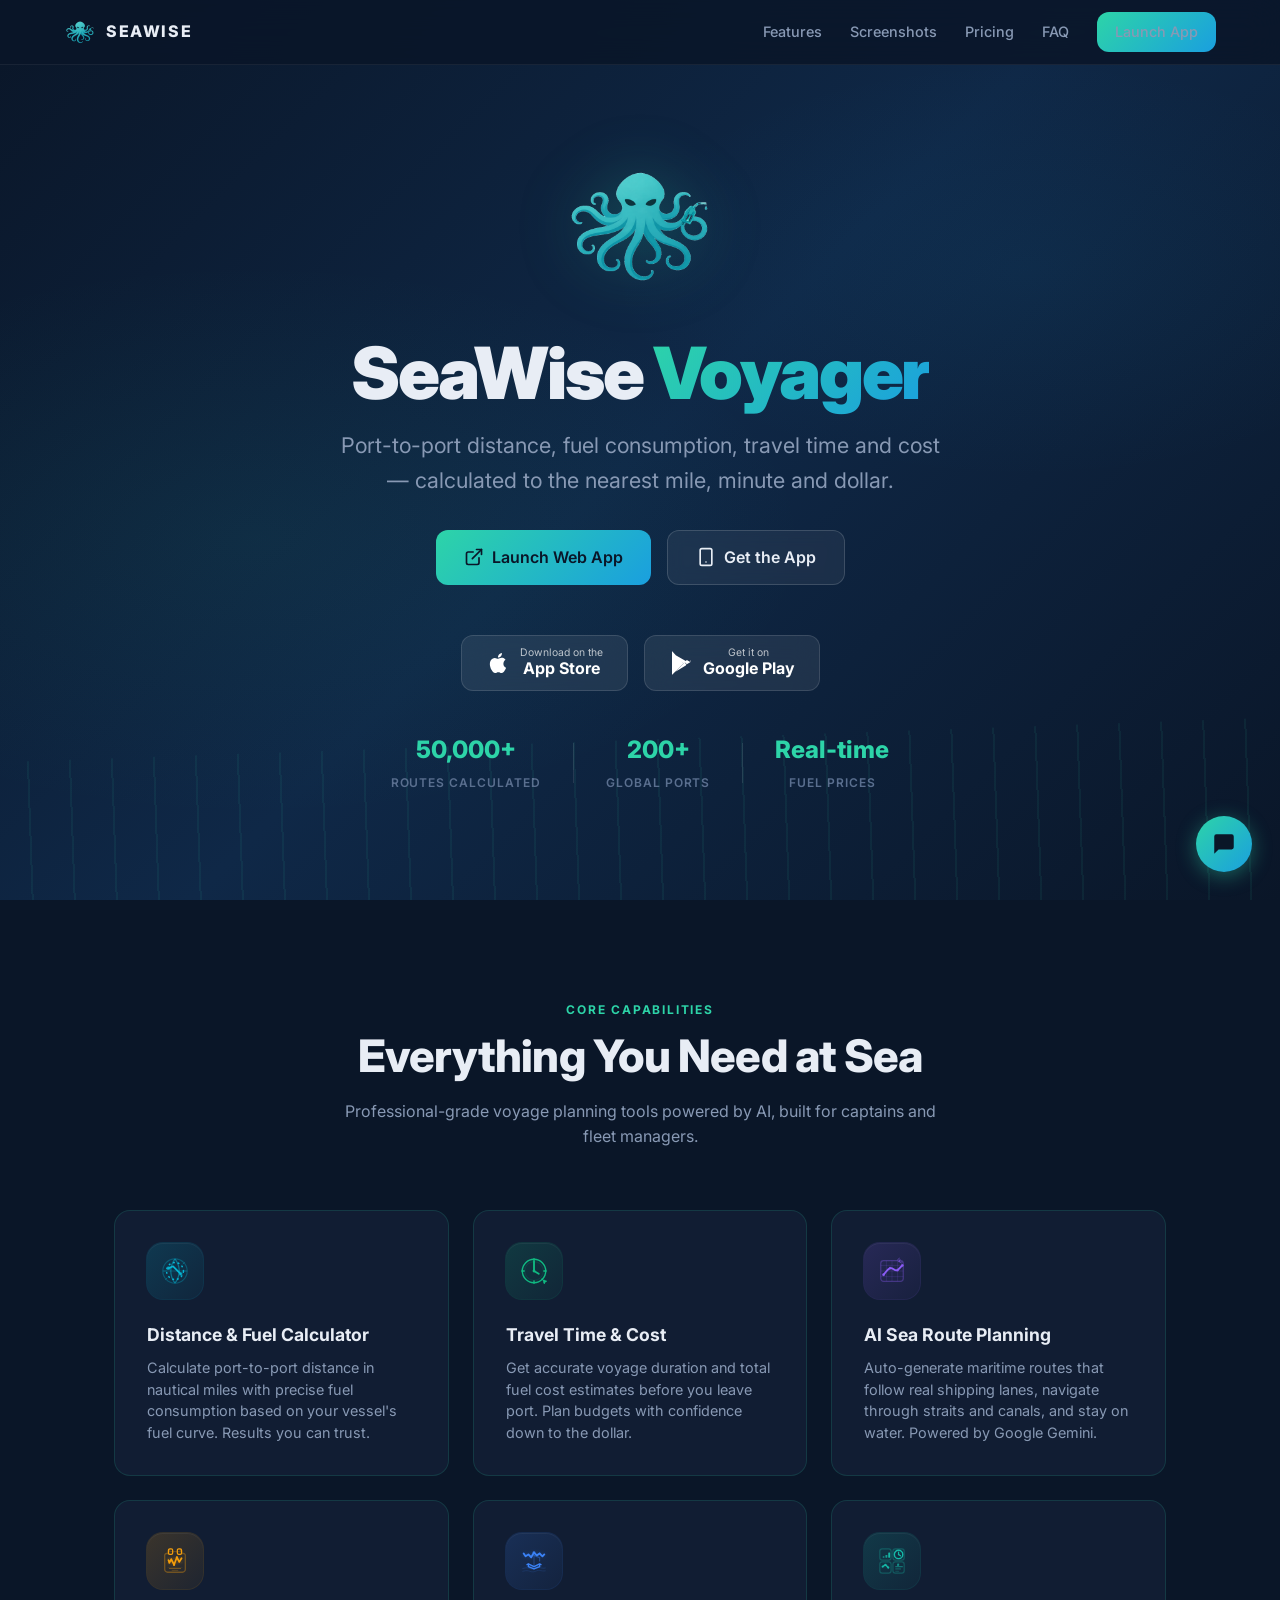
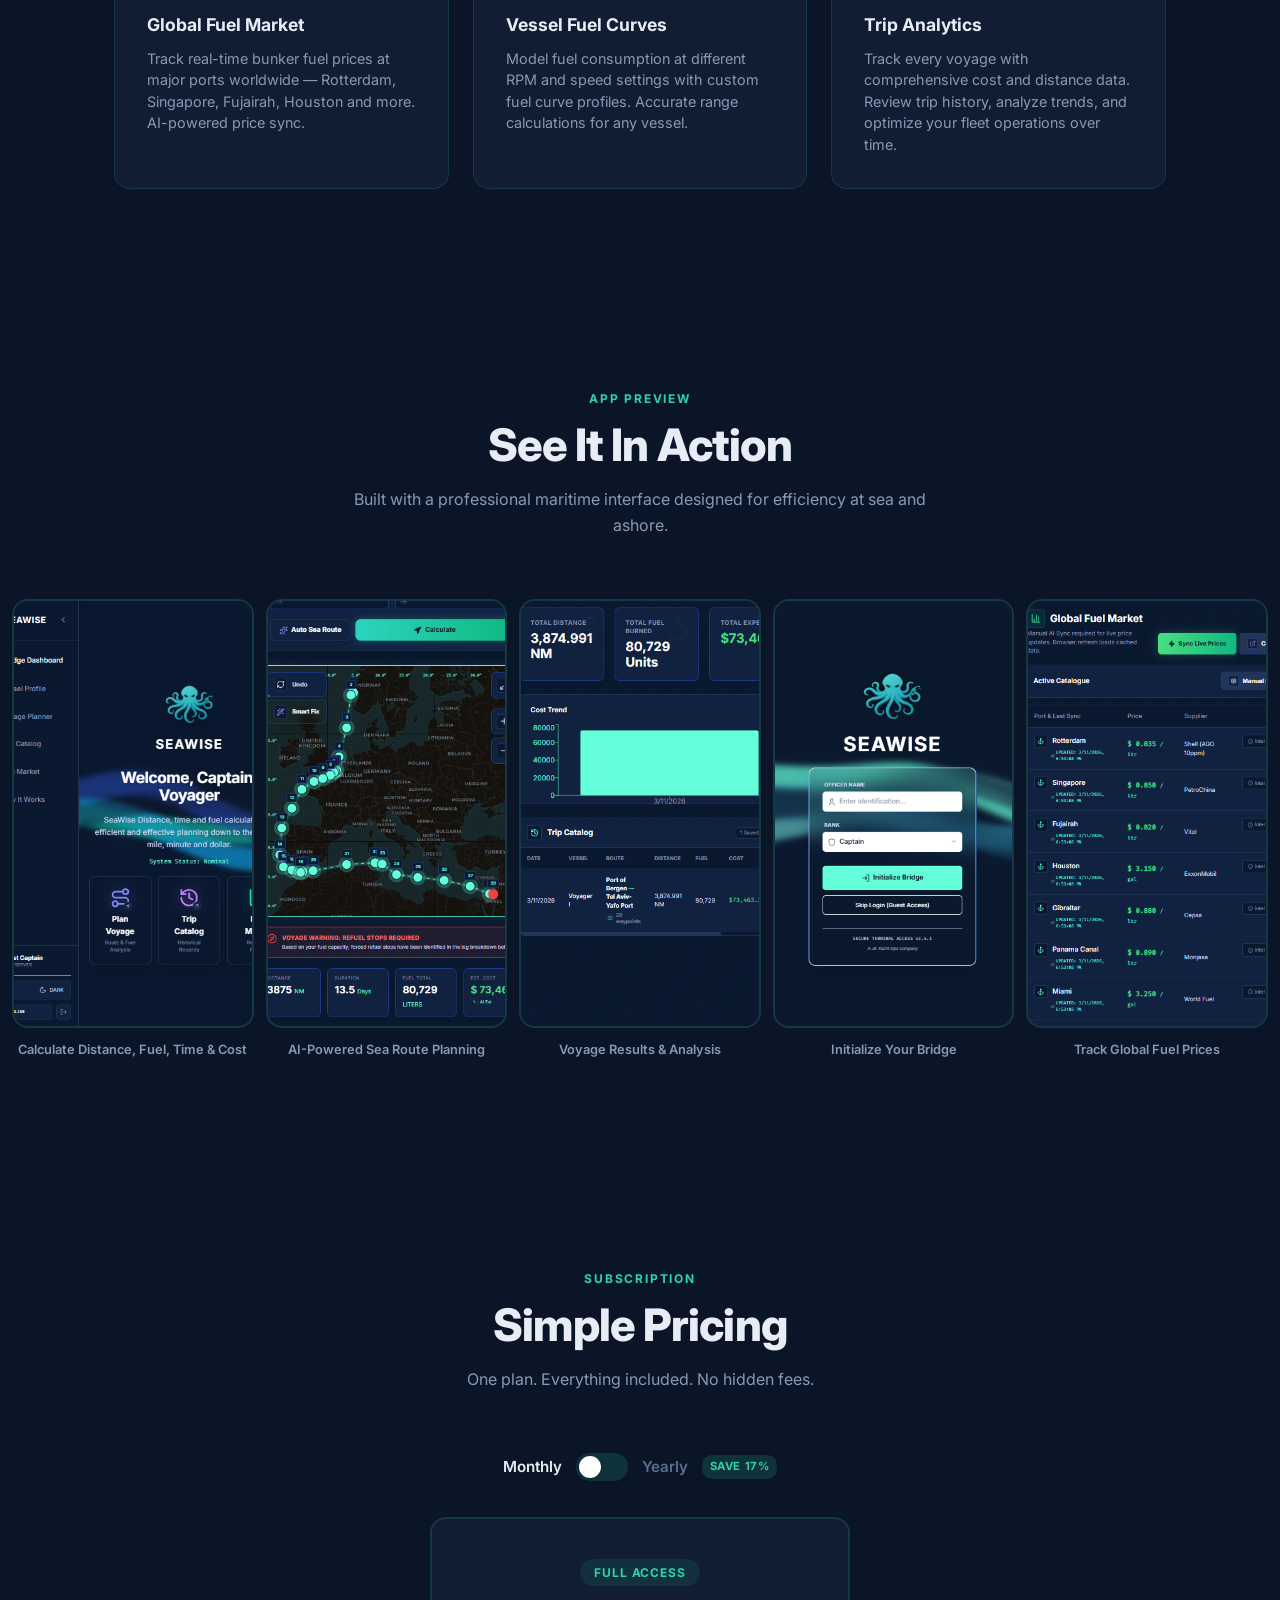
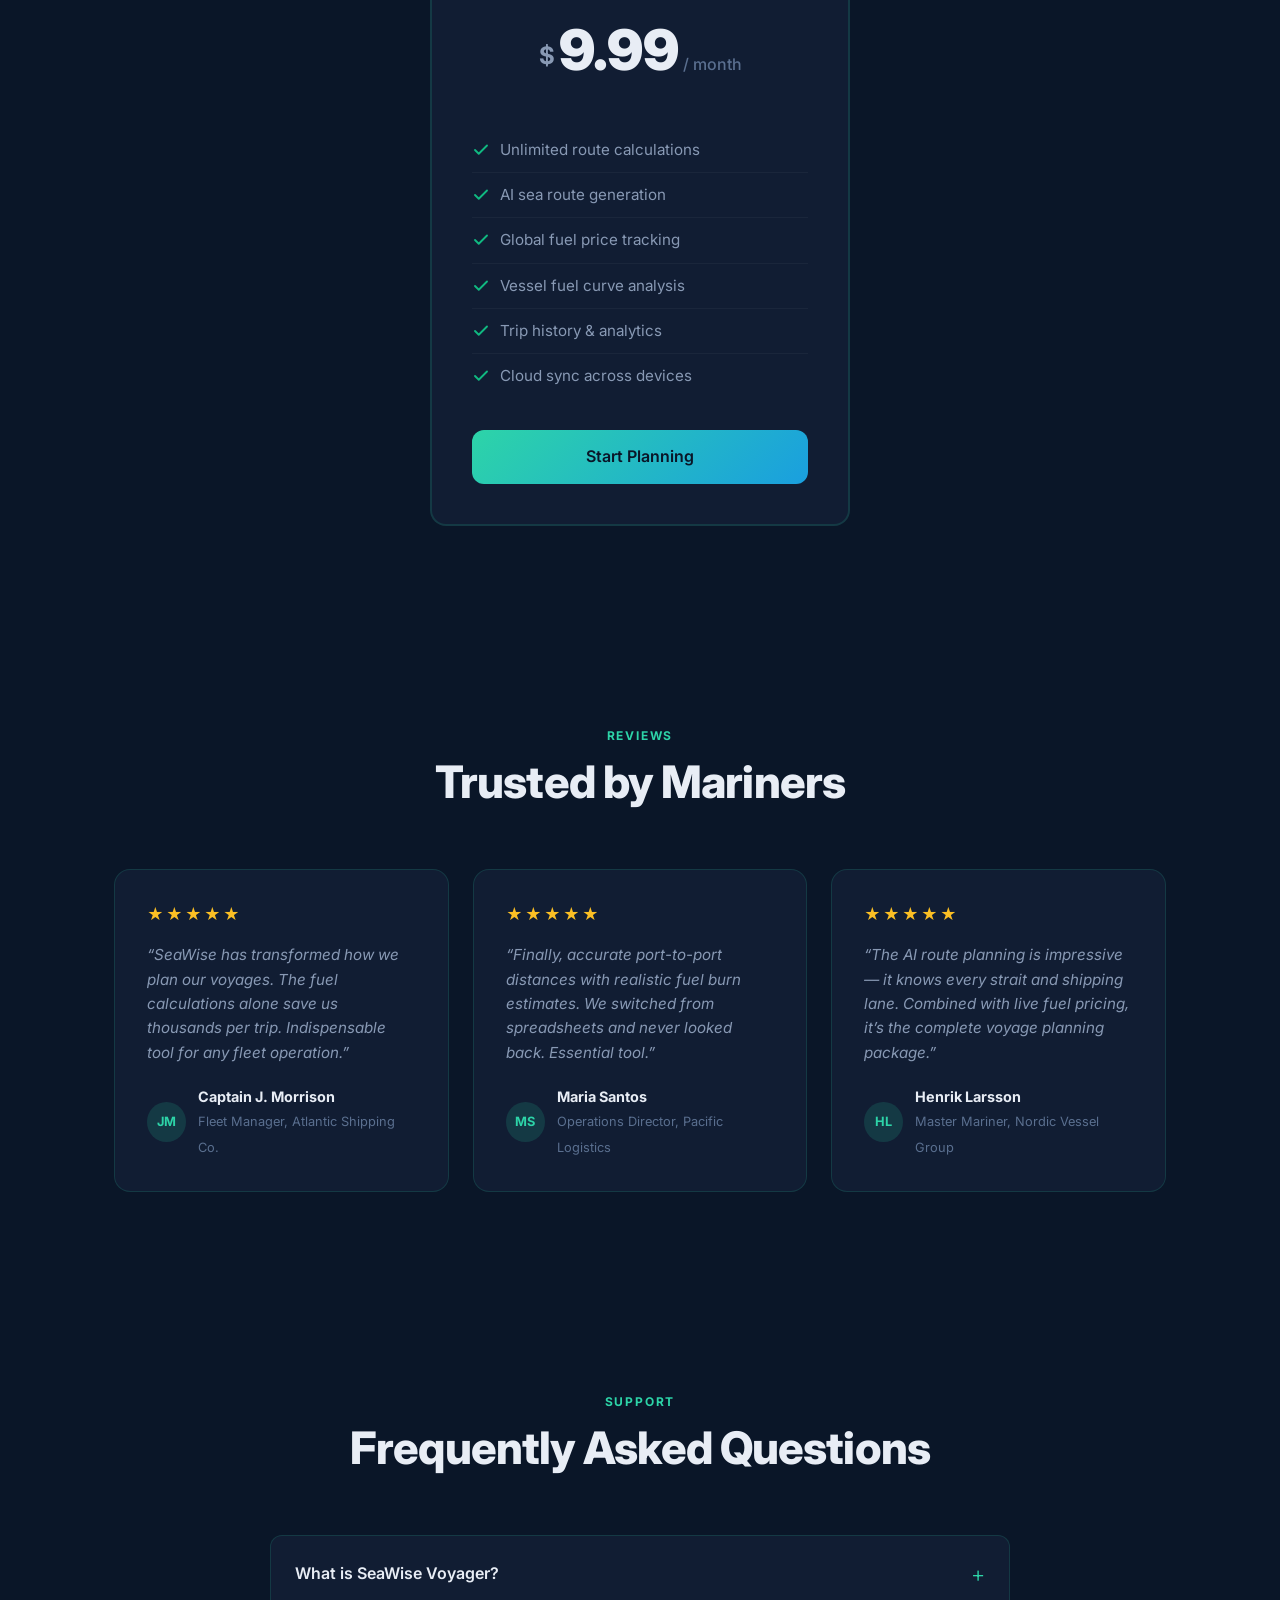
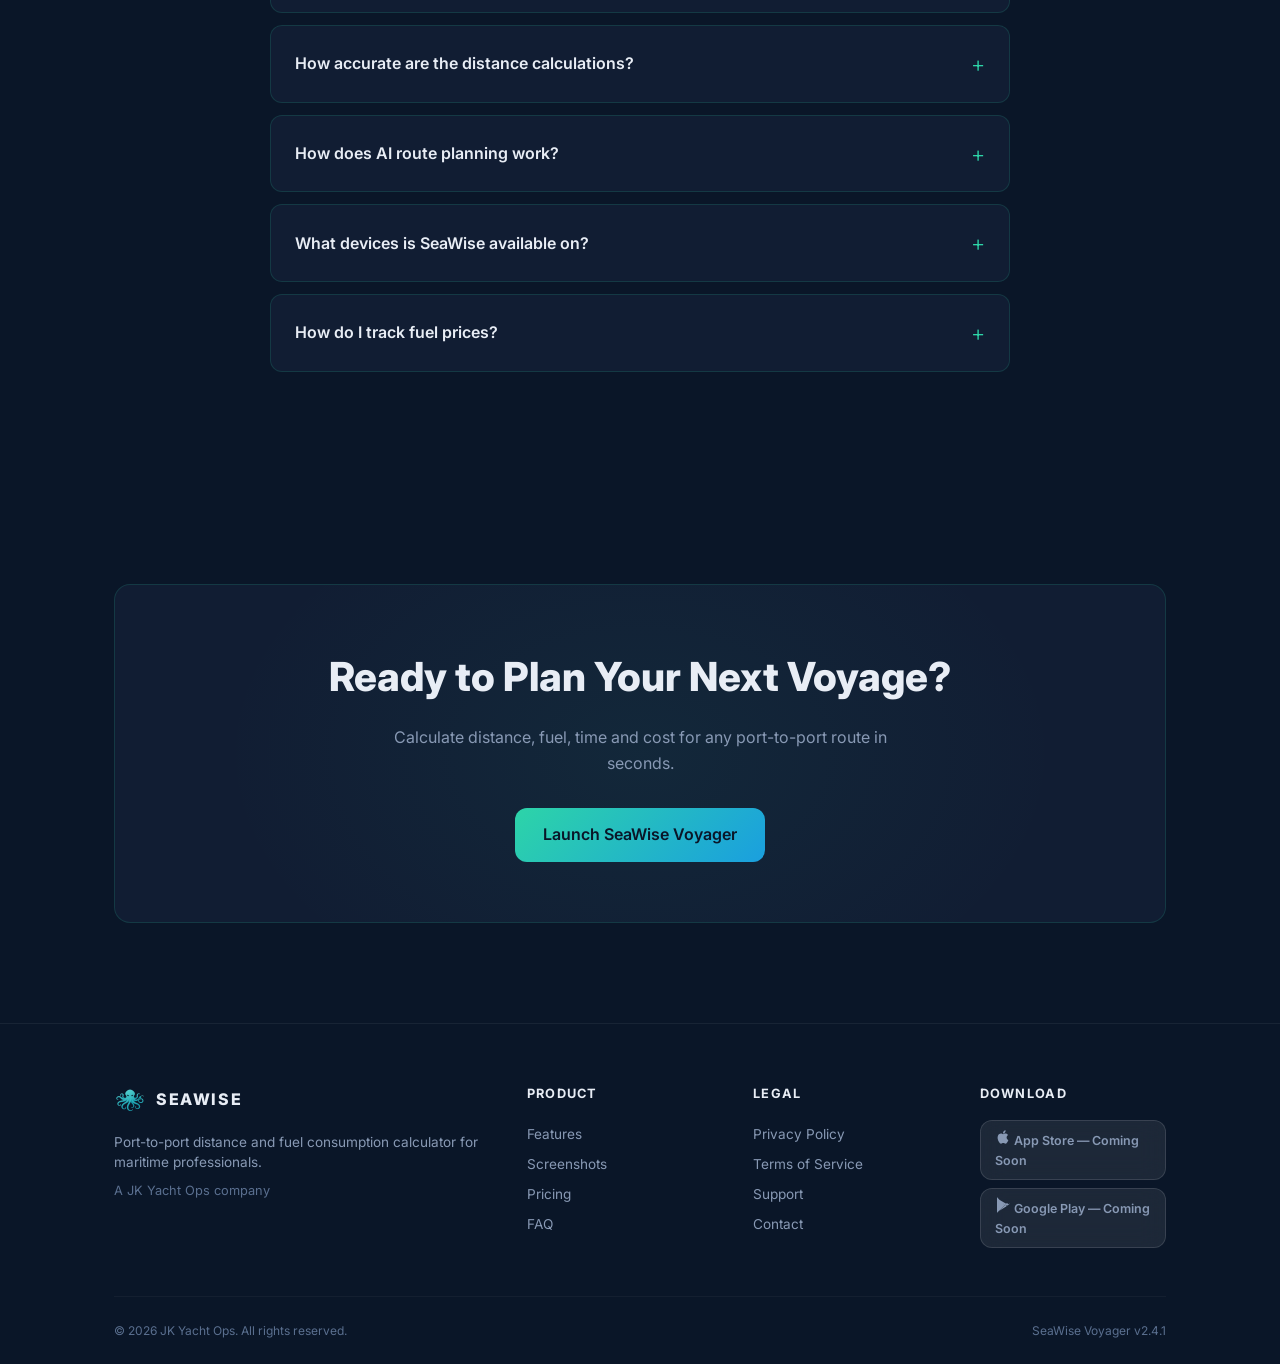
==== commit 9f746d59: "Update screenshots with clean app captures and update landing page Replace all 5 app screenshots wit" ====
--- a/Landing SeaWise Voyager — Maritime Distance & Fuel Calculator.html
+++ b/Landing SeaWise Voyager — Maritime Distance & Fuel Calculator.html
@@ -1261,9 +1261,9 @@
     </div>
     <div class="screenshot-item">
       <div class="screenshot-frame">
-        <img src="04_vessel_performance.png" alt="Vessel Performance - Configure Your Vessel">
-      </div>
-      <p class="screenshot-caption">Configure Your Vessel</p>
+        <img src="04_vessel_performance.png" alt="Initialize Bridge - Set Your Rank & Take Command">
+      </div>
+      <p class="screenshot-caption">Initialize Your Bridge</p>
     </div>
     <div class="screenshot-item">
       <div class="screenshot-frame">
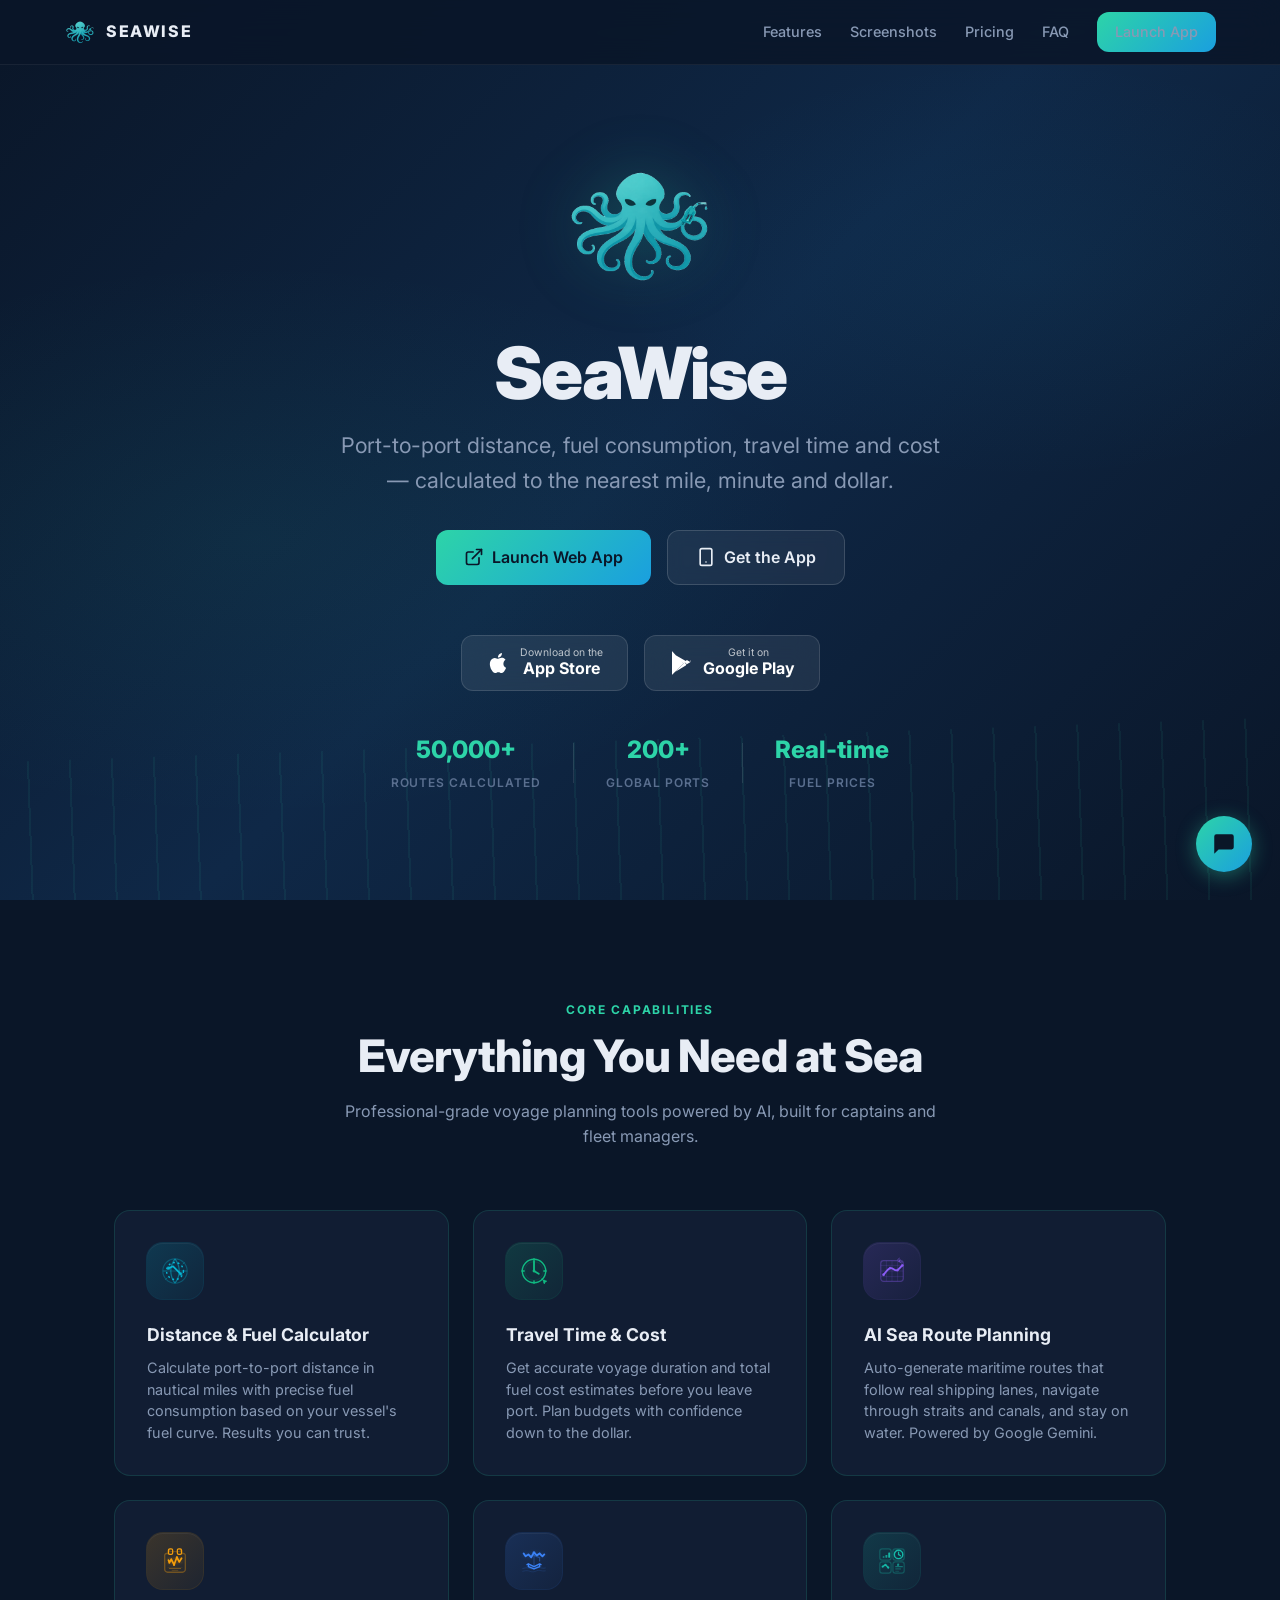
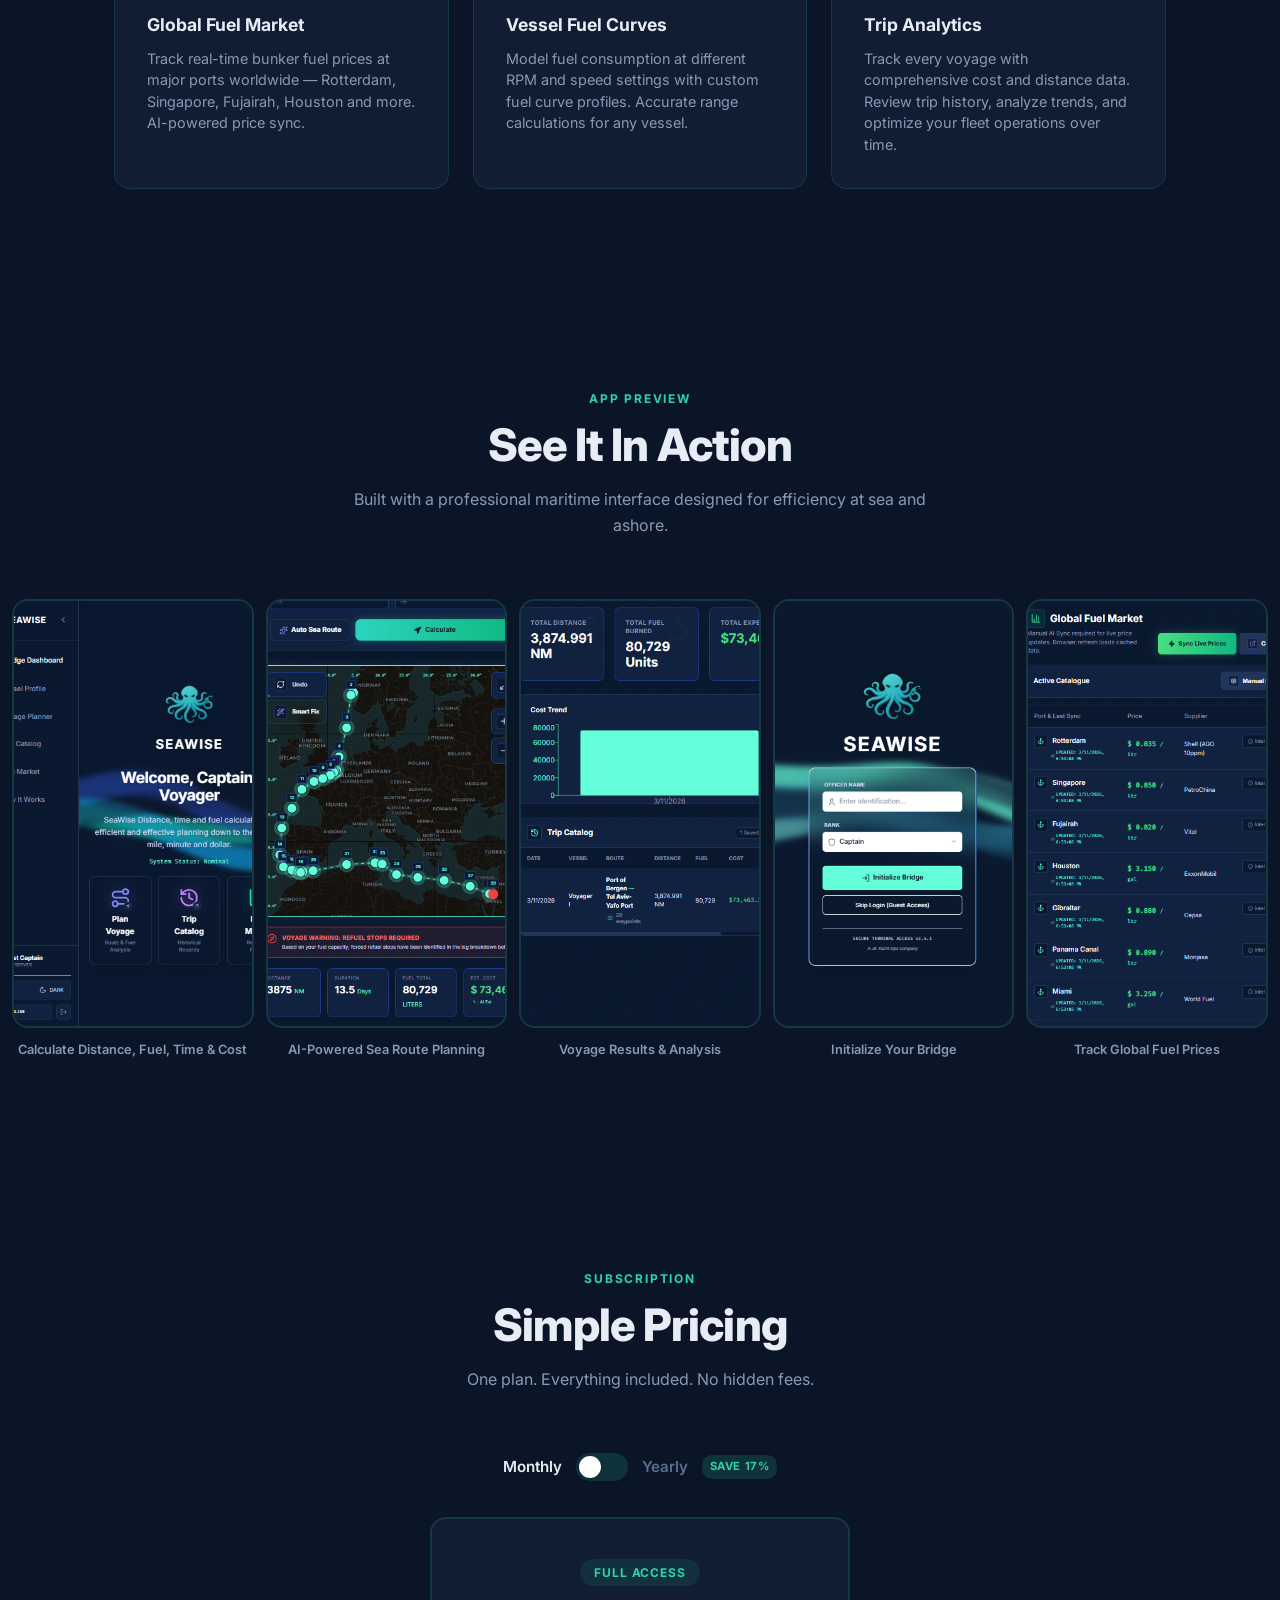
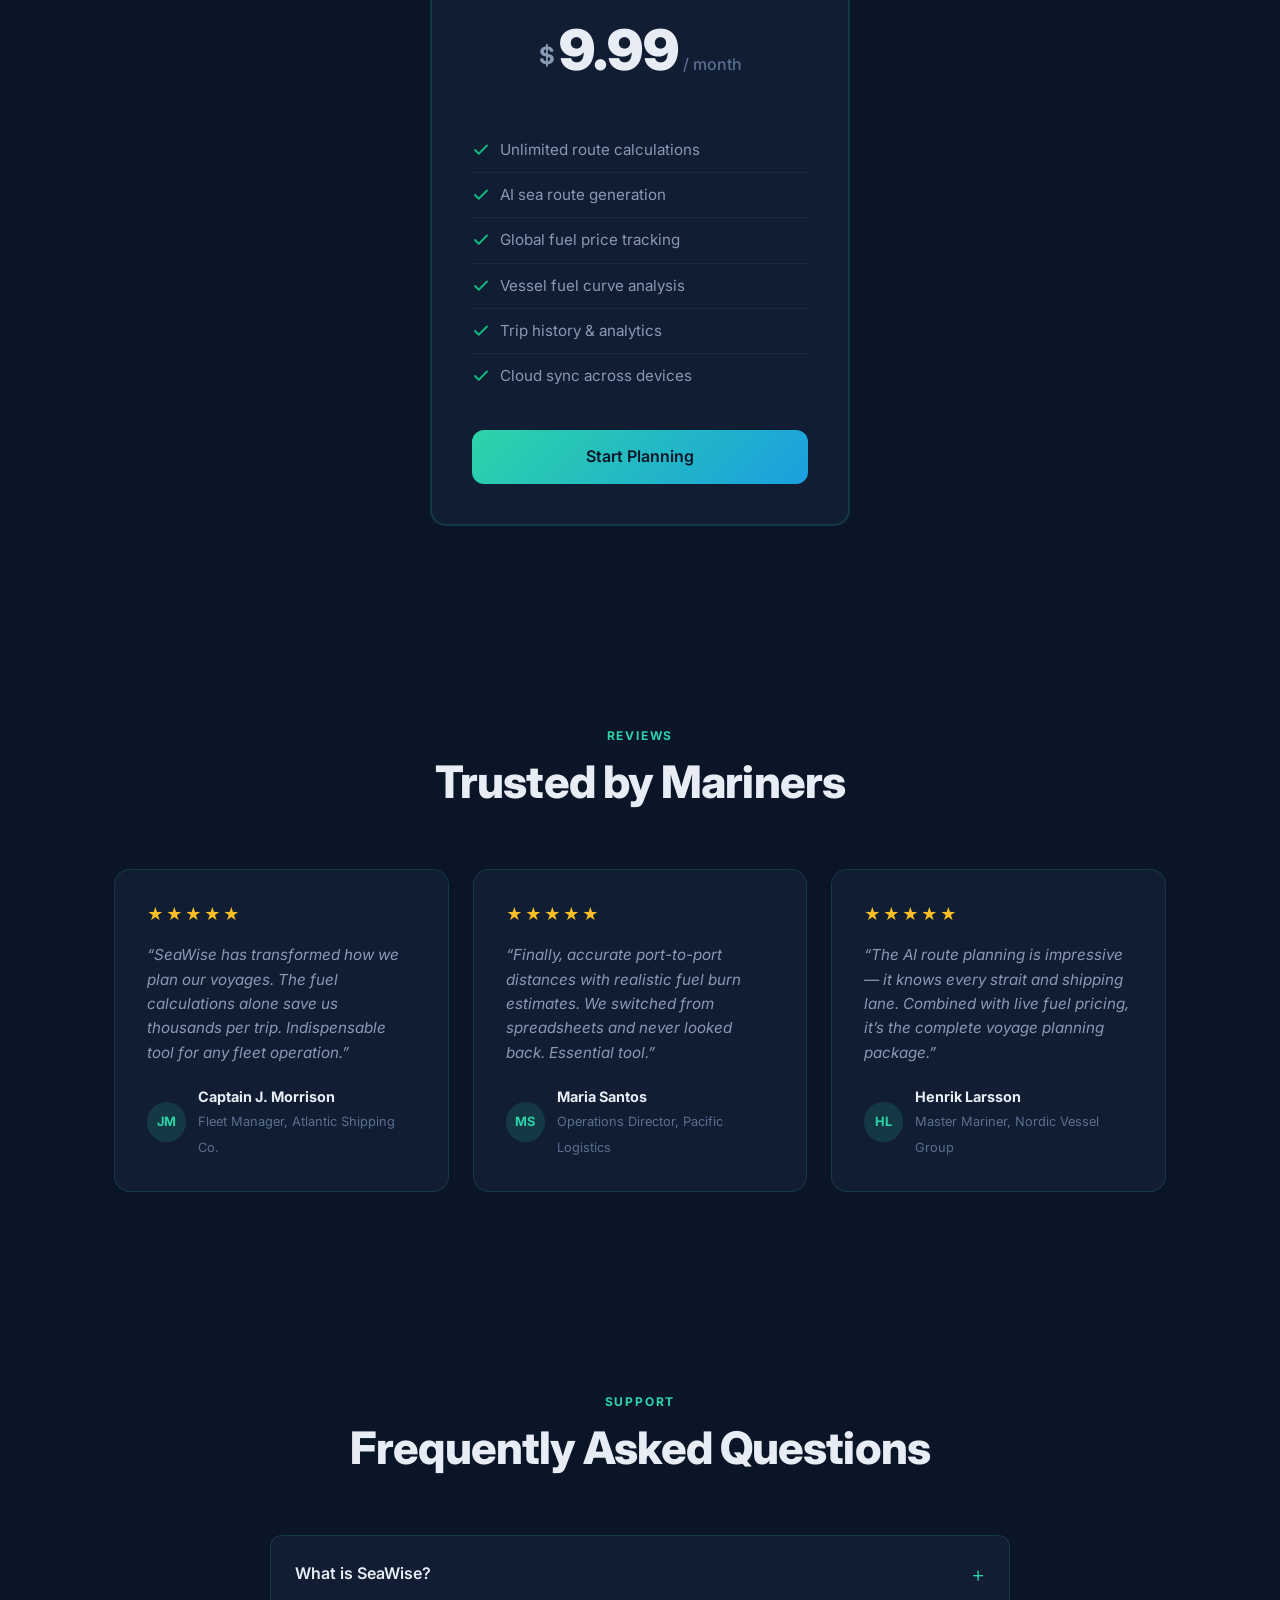
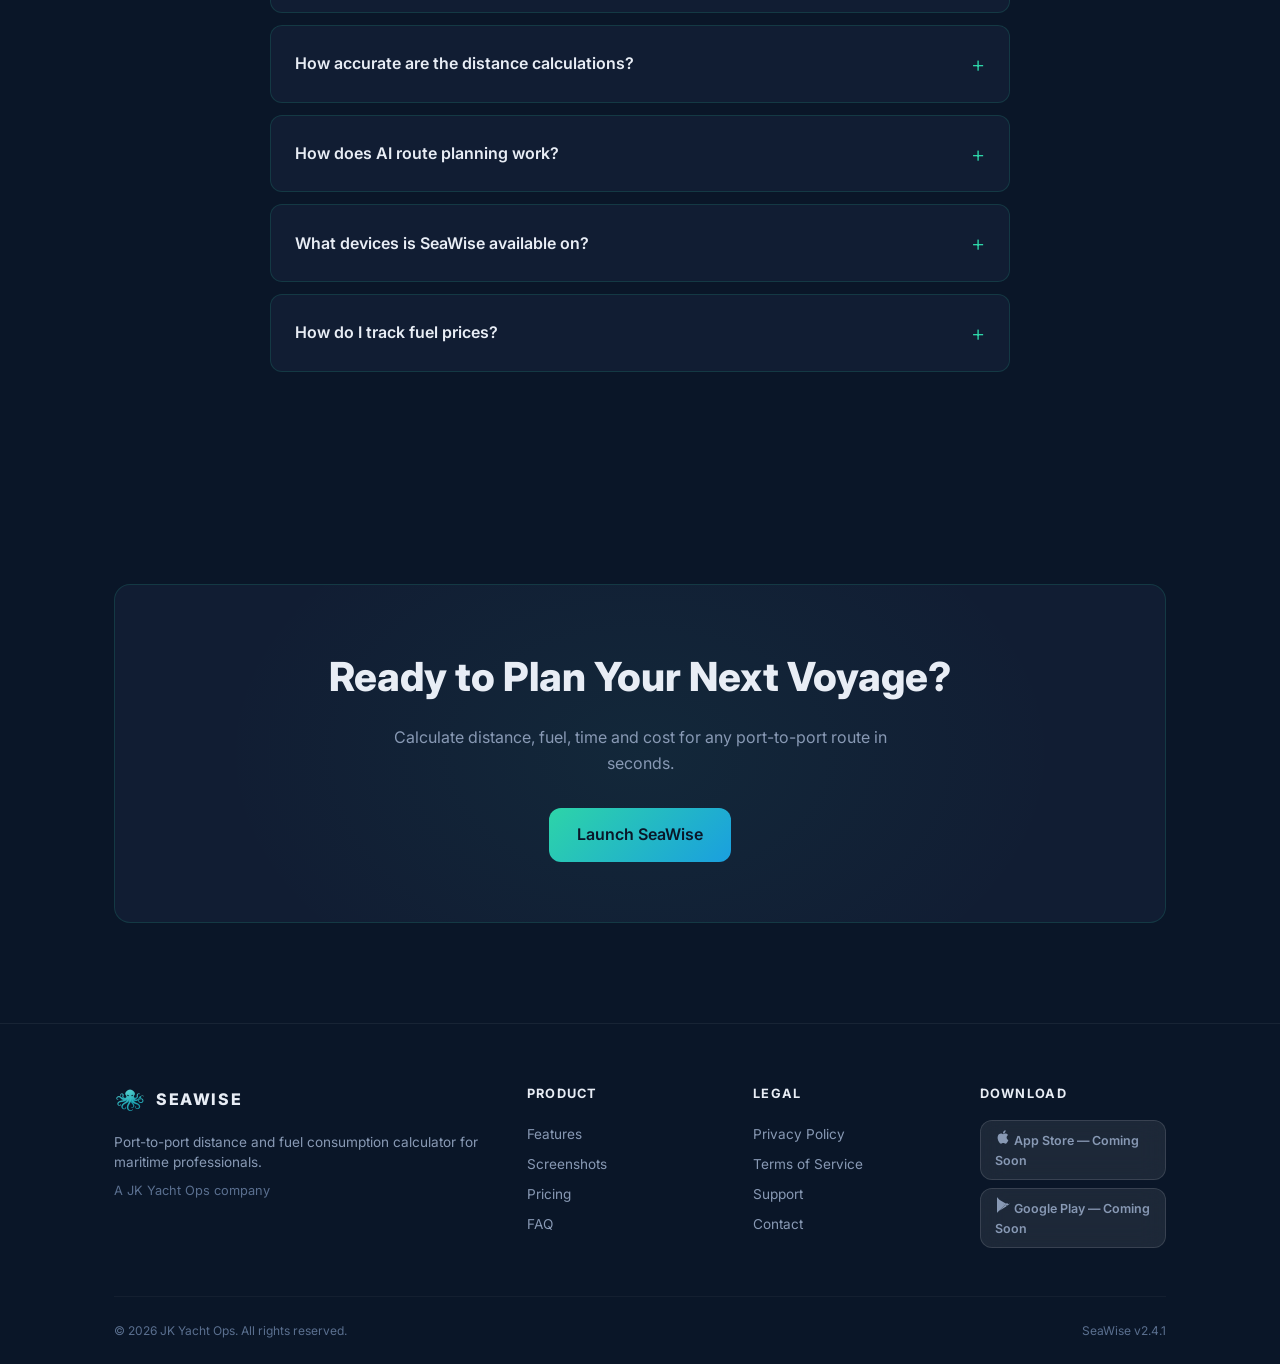
==== commit 1e2a1a23: "Remove Voyager from landing page text, keep design unchanged All 9 instances of "SeaWise Voyager" re" ====
--- a/Landing SeaWise Voyager — Maritime Distance & Fuel Calculator.html
+++ b/Landing SeaWise Voyager — Maritime Distance & Fuel Calculator.html
@@ -3,9 +3,9 @@
 <head>
 <meta charset="UTF-8">
 <meta name="viewport" content="width=device-width, initial-scale=1.0">
-<title>SeaWise Voyager — Maritime Distance & Fuel Calculator</title>
+<title>SeaWise — Maritime Distance & Fuel Calculator</title>
 <meta name="theme-color" content="#0a1628">
-<meta name="description" content="SeaWise Voyager — Port-to-port distance, fuel consumption, travel time and cost calculator for maritime professionals.">
+<meta name="description" content="SeaWise — Port-to-port distance, fuel consumption, travel time and cost calculator for maritime professionals.">
 <meta name="keywords" content="maritime navigation, voyage planner, fuel calculator, sea route, nautical miles, bunker fuel prices, yacht operations">
 <meta property="og:title" content="SeaWise — Smart Voyage Planning">
 <meta property="og:description" content="AI-powered route planning, fuel estimation, and market intelligence for modern mariners.">
@@ -1021,7 +1021,7 @@
       <a href="#screenshots">Screenshots</a>
       <a href="#pricing">Pricing</a>
       <a href="#faq">FAQ</a>
-      <a href="https://seawise-voyager.vercel.app/" class="btn btn-sm btn-green" target="_blank" rel="noopener">Launch App</a>
+      <a href="https://app.seawise.site/" class="btn btn-sm btn-green" target="_blank" rel="noopener">Launch App</a>
     </div>
   </div>
 </nav>
@@ -1031,15 +1031,15 @@
   <div class="wave-deco"></div>
 
   <div class="hero-logo">
-    <img src="seawise-logo.png" alt="SeaWise Voyager">
+    <img src="seawise-logo.png" alt="SeaWise">
   </div>
 
-  <h1>SeaWise <span class="text-gradient">Voyager</span></h1>
+  <h1>SeaWise</h1>
 
   <p class="hero-tagline">Port-to-port distance, fuel consumption, travel time and cost — calculated to the nearest mile, minute and dollar.</p>
 
   <div class="hero-actions">
-    <a href="https://seawise-voyager.vercel.app/" class="btn btn-green btn-lg" target="_blank" rel="noopener">
+    <a href="https://app.seawise.site/" class="btn btn-green btn-lg" target="_blank" rel="noopener">
       <svg width="20" height="20" viewBox="0 0 24 24" fill="none" stroke="currentColor" stroke-width="2" stroke-linecap="round" stroke-linejoin="round"><path d="M18 13v6a2 2 0 0 1-2 2H5a2 2 0 0 1-2-2V8a2 2 0 0 1 2-2h6"></path><polyline points="15 3 21 3 21 9"></polyline><line x1="10" y1="14" x2="21" y2="3"></line></svg>
       Launch Web App
     </a>
@@ -1311,7 +1311,7 @@
         <li><svg width="18" height="18" viewBox="0 0 24 24" fill="none" stroke="#10b981" stroke-width="2.5" stroke-linecap="round" stroke-linejoin="round"><polyline points="20 6 9 17 4 12"></polyline></svg> Trip history & analytics</li>
         <li><svg width="18" height="18" viewBox="0 0 24 24" fill="none" stroke="#10b981" stroke-width="2.5" stroke-linecap="round" stroke-linejoin="round"><polyline points="20 6 9 17 4 12"></polyline></svg> Cloud sync across devices</li>
       </ul>
-      <a href="https://seawise-voyager.vercel.app/" class="btn btn-green btn-lg btn-full" target="_blank" rel="noopener">Start Planning</a>
+      <a href="https://app.seawise.site/" class="btn btn-green btn-lg btn-full" target="_blank" rel="noopener">Start Planning</a>
     </div>
   </div>
 </section>
@@ -1370,9 +1370,9 @@
     </div>
     <div class="faq-list animate-in">
       <details class="faq-item">
-        <summary>What is SeaWise Voyager?</summary>
+        <summary>What is SeaWise?</summary>
         <div class="faq-answer">
-          <p>SeaWise Voyager is a port-to-port distance and fuel consumption calculator built for maritime professionals. Enter your origin and destination ports, configure your vessel's speed and fuel burn rate, and get precise calculations for distance (nautical miles), fuel consumption (liters or gallons), estimated travel time, and total voyage cost. It also includes AI-powered sea route generation and a global fuel price tracker.</p>
+          <p>SeaWise is a port-to-port distance and fuel consumption calculator built for maritime professionals. Enter your origin and destination ports, configure your vessel's speed and fuel burn rate, and get precise calculations for distance (nautical miles), fuel consumption (liters or gallons), estimated travel time, and total voyage cost. It also includes AI-powered sea route generation and a global fuel price tracker.</p>
         </div>
       </details>
       <details class="faq-item">
@@ -1390,7 +1390,7 @@
       <details class="faq-item">
         <summary>What devices is SeaWise available on?</summary>
         <div class="faq-answer">
-          <p>SeaWise Voyager is available as a web app accessible from any modern browser at <a href="https://seawise-voyager.vercel.app/" target="_blank" rel="noopener">seawise-voyager.vercel.app</a>. Native iOS and Android apps are coming soon to the Apple App Store and Google Play Store. Your data syncs seamlessly across all your devices via cloud storage.</p>
+          <p>SeaWise is available as a web app accessible from any modern browser at <a href="https://app.seawise.site/" target="_blank" rel="noopener">app.seawise.site</a>. Native iOS and Android apps are coming soon to the Apple App Store and Google Play Store. Your data syncs seamlessly across all your devices via cloud storage.</p>
         </div>
       </details>
       <details class="faq-item">
@@ -1409,7 +1409,7 @@
     <div class="cta-card animate-in">
       <h2>Ready to Plan Your Next Voyage?</h2>
       <p>Calculate distance, fuel, time and cost for any port-to-port route in seconds.</p>
-      <a href="https://seawise-voyager.vercel.app/" class="btn btn-green btn-lg" target="_blank" rel="noopener">Launch SeaWise Voyager</a>
+      <a href="https://app.seawise.site/" class="btn btn-green btn-lg" target="_blank" rel="noopener">Launch SeaWise</a>
     </div>
   </div>
 </section>
@@ -1454,7 +1454,7 @@
     </div>
     <div class="footer-bottom">
       <p>&copy; 2026 JK Yacht Ops. All rights reserved.</p>
-      <p>SeaWise Voyager v2.4.1</p>
+      <p>SeaWise v2.4.1</p>
     </div>
   </div>
 </footer>
@@ -1476,7 +1476,7 @@
       <svg viewBox="0 0 24 24" stroke-linecap="round" stroke-linejoin="round"><path d="M4 4h16c1.1 0 2 .9 2 2v12c0 1.1-.9 2-2 2H4c-1.1 0-2-.9-2-2V6c0-1.1.9-2 2-2z"/><polyline points="22,6 12,13 2,6"/></svg>
       Email us at service@seawise.site
     </a>
-    <a href="https://seawise-voyager.vercel.app/" target="_blank" rel="noopener" class="chat-option">
+    <a href="https://app.seawise.site/" target="_blank" rel="noopener" class="chat-option">
       <svg viewBox="0 0 24 24" stroke-linecap="round" stroke-linejoin="round"><path d="M18 13v6a2 2 0 0 1-2 2H5a2 2 0 0 1-2-2V8a2 2 0 0 1 2-2h6"/><polyline points="15 3 21 3 21 9"/><line x1="10" y1="14" x2="21" y2="3"/></svg>
       Launch the Web App
     </a>
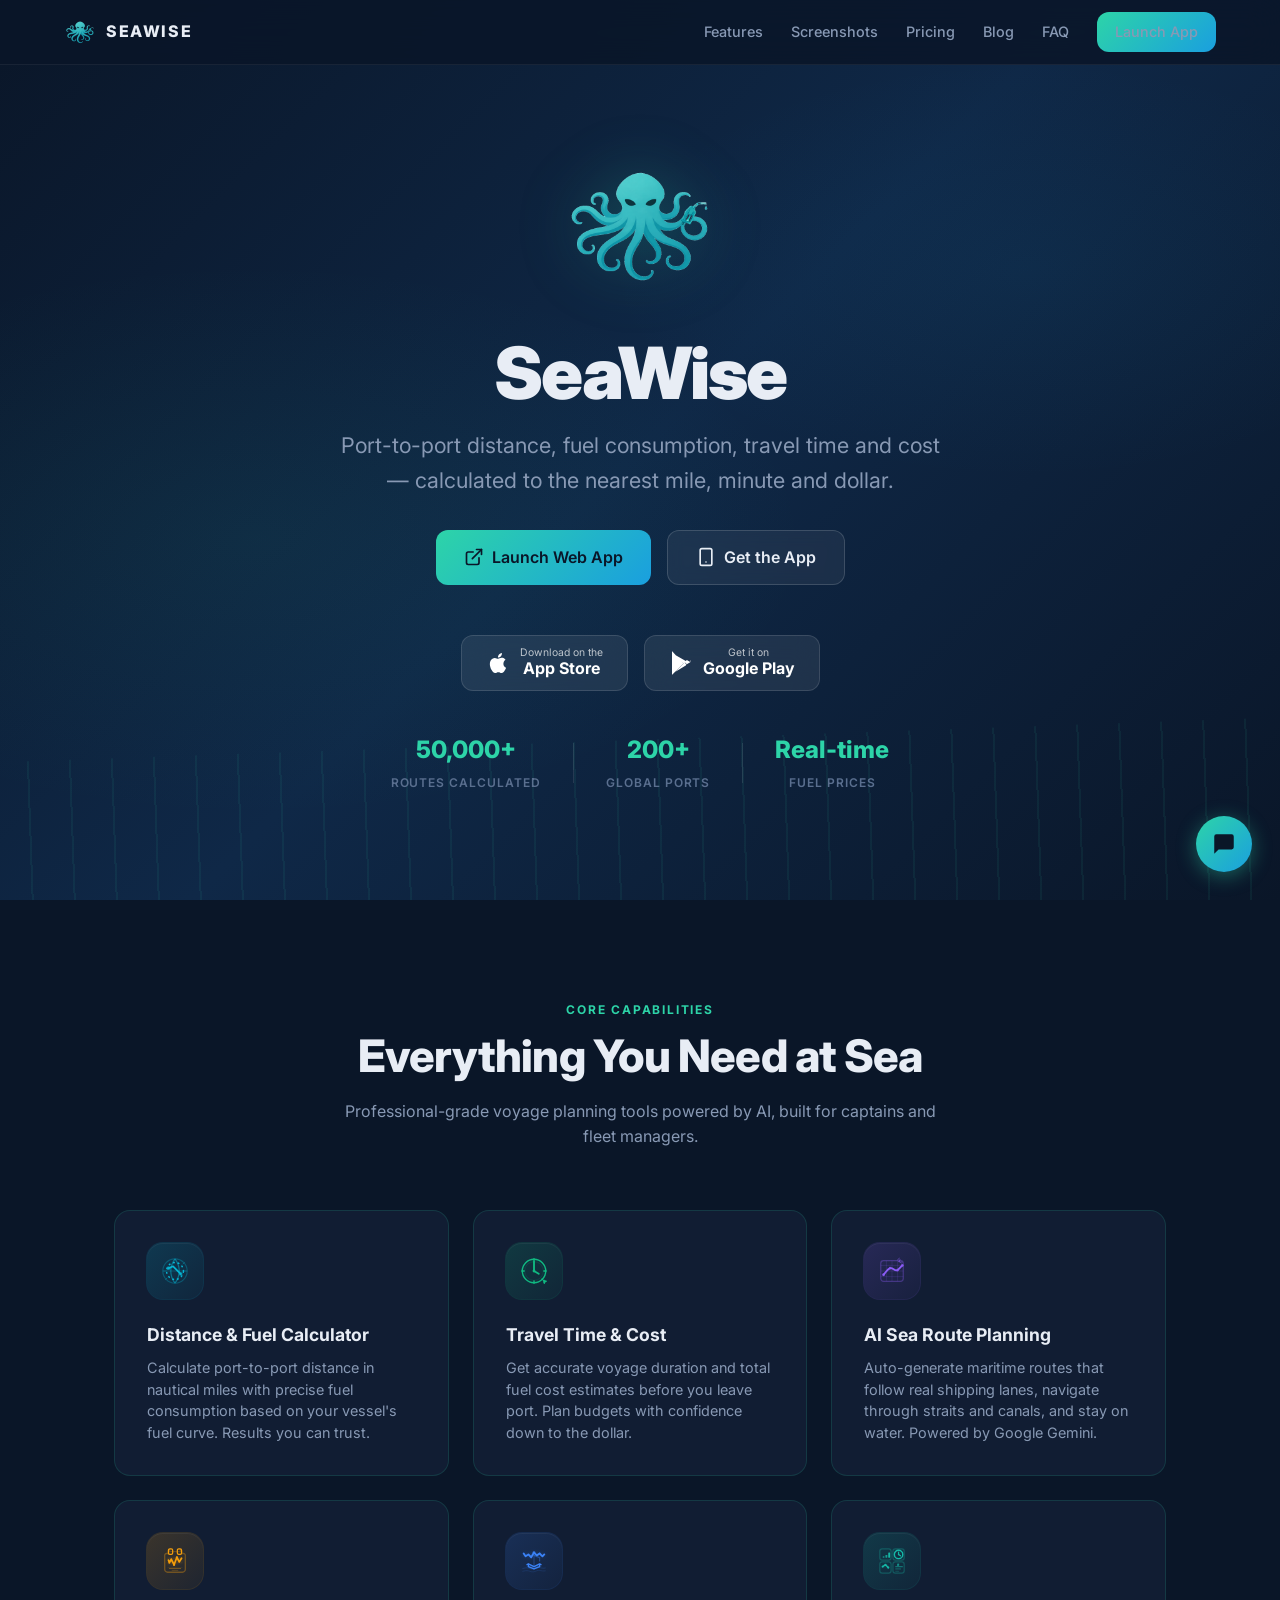
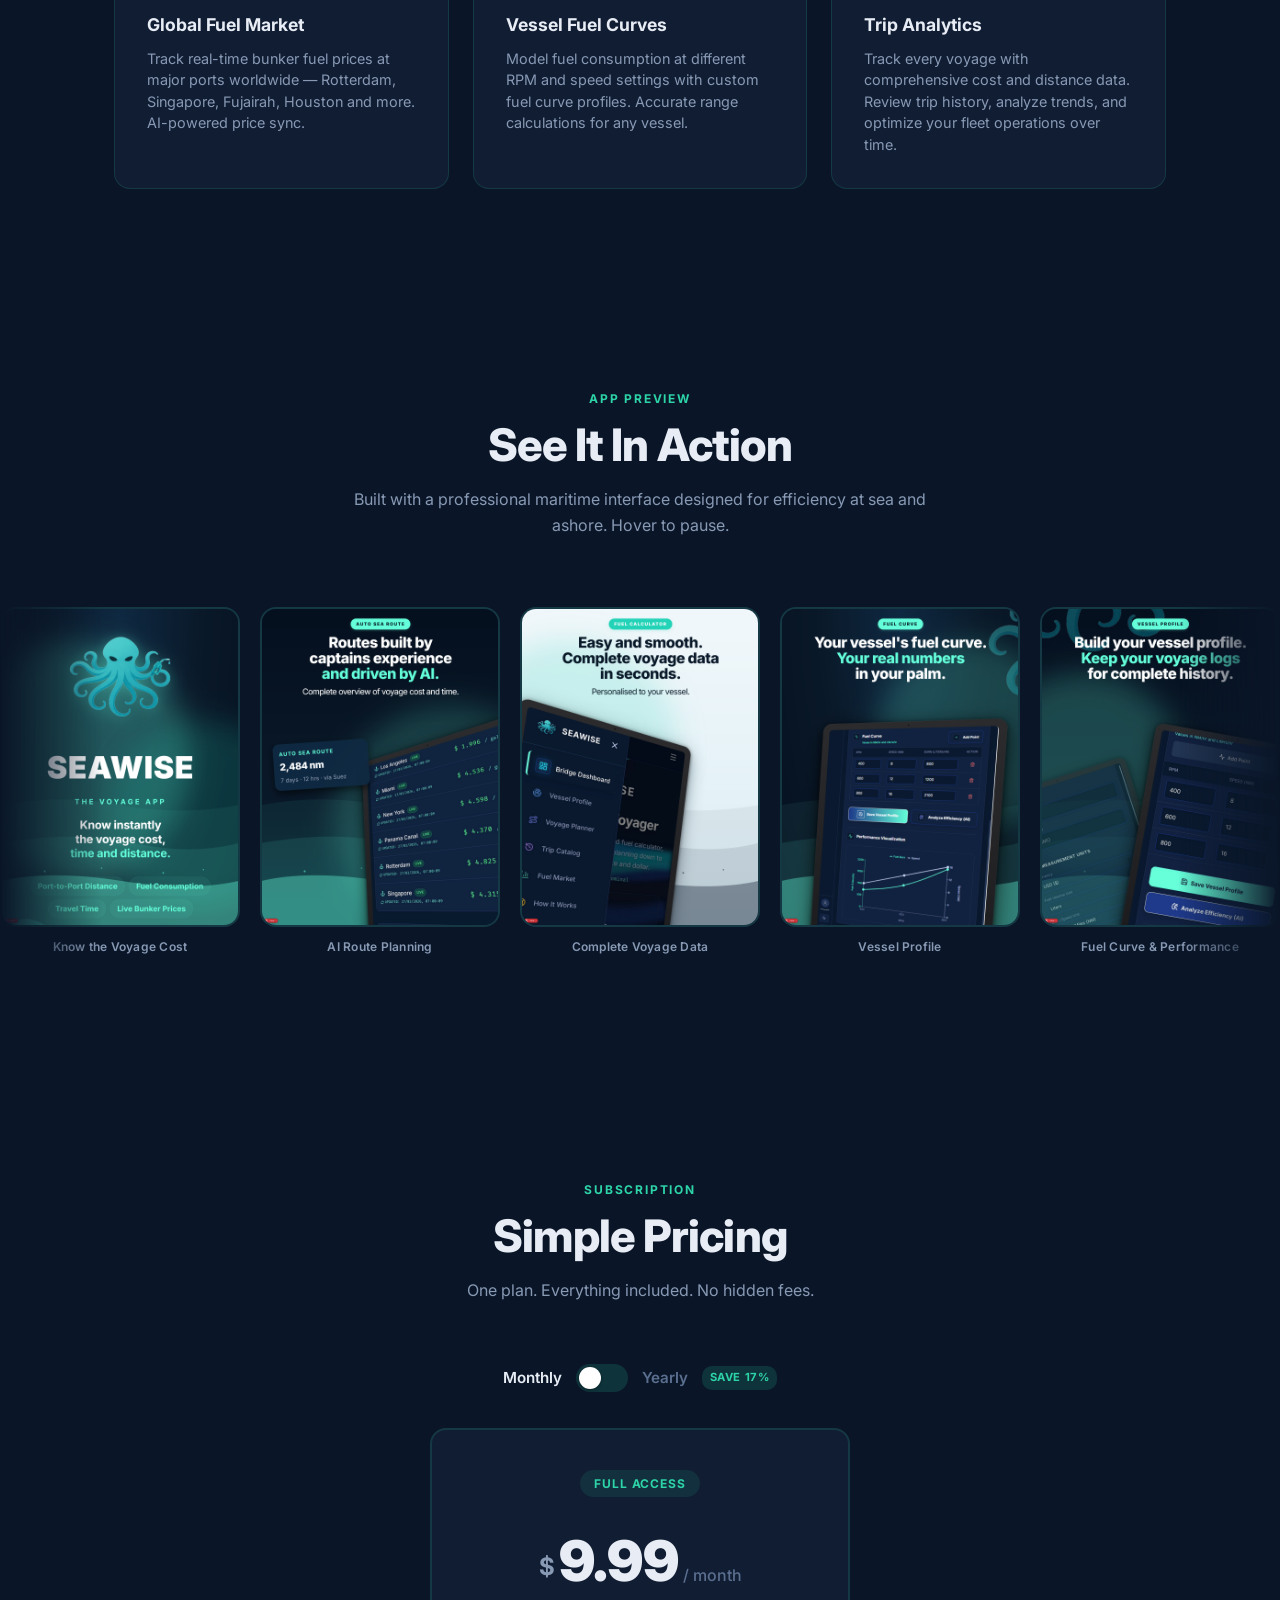
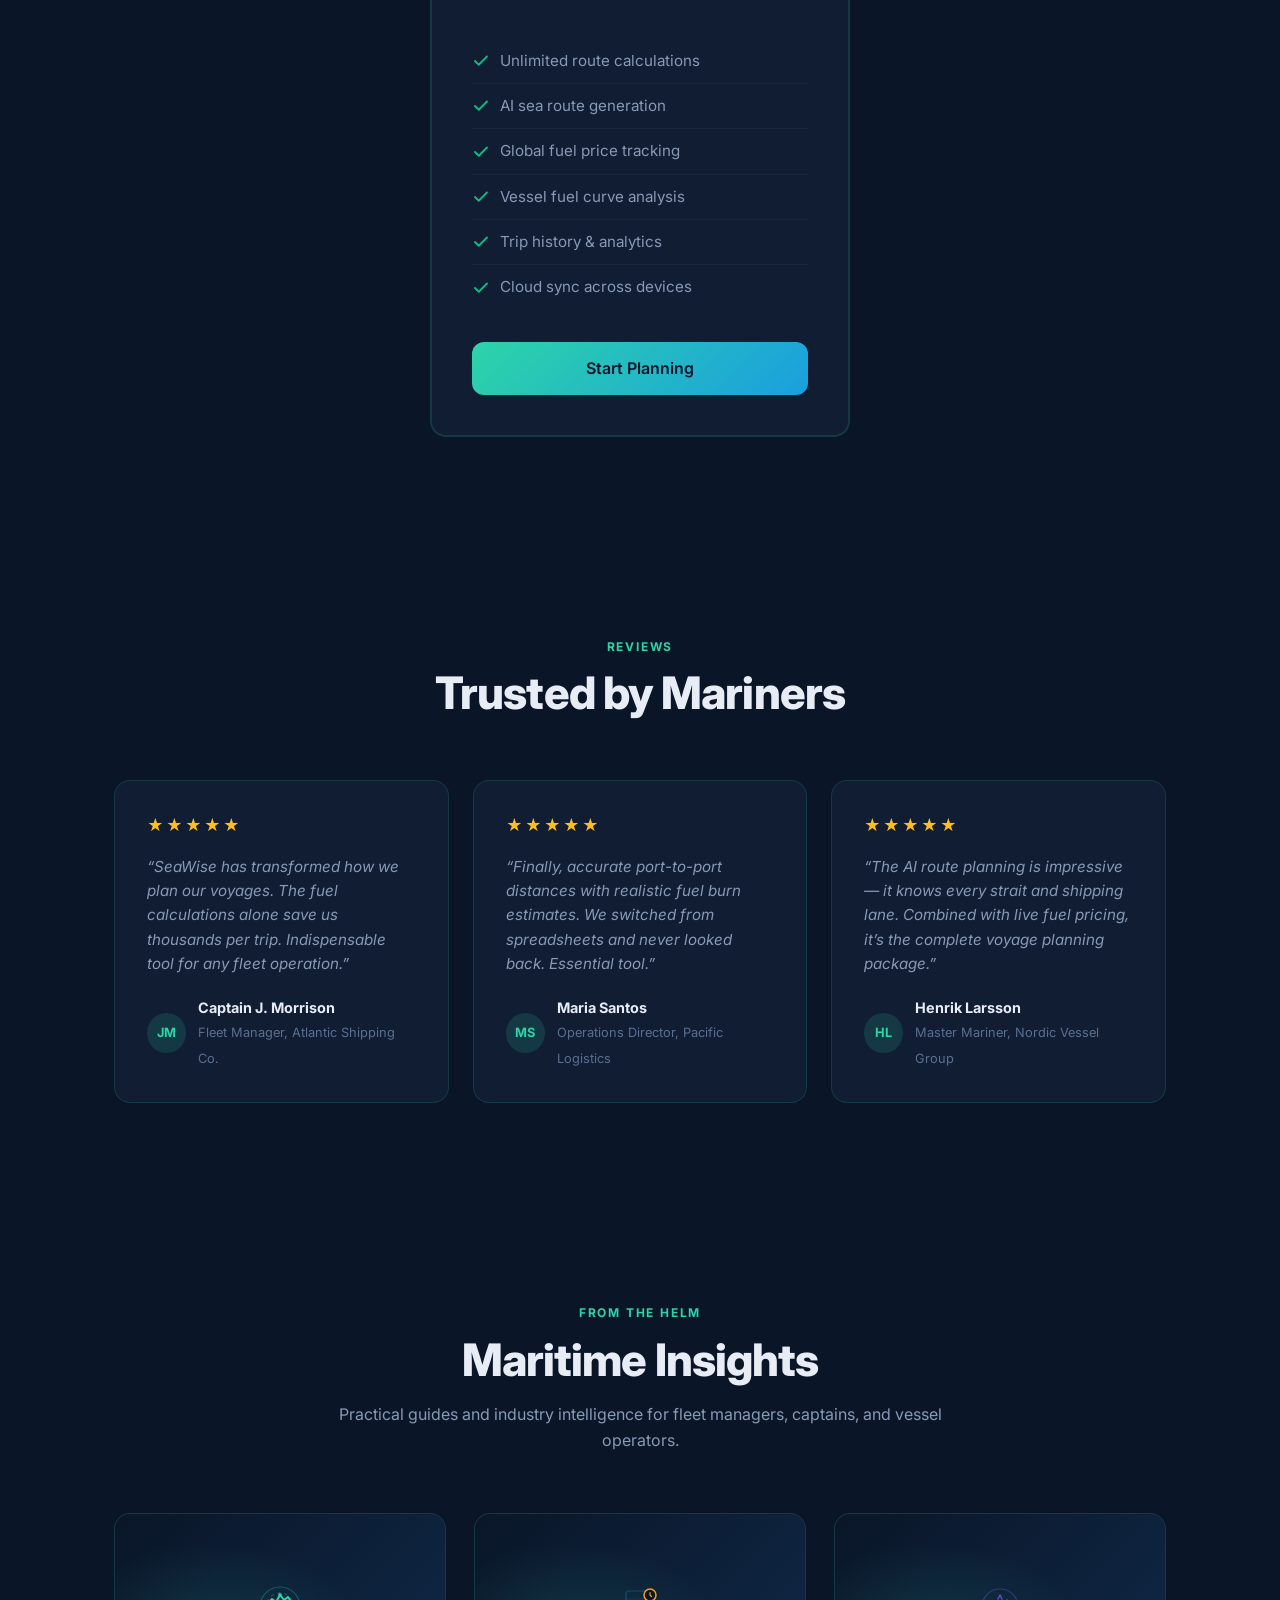
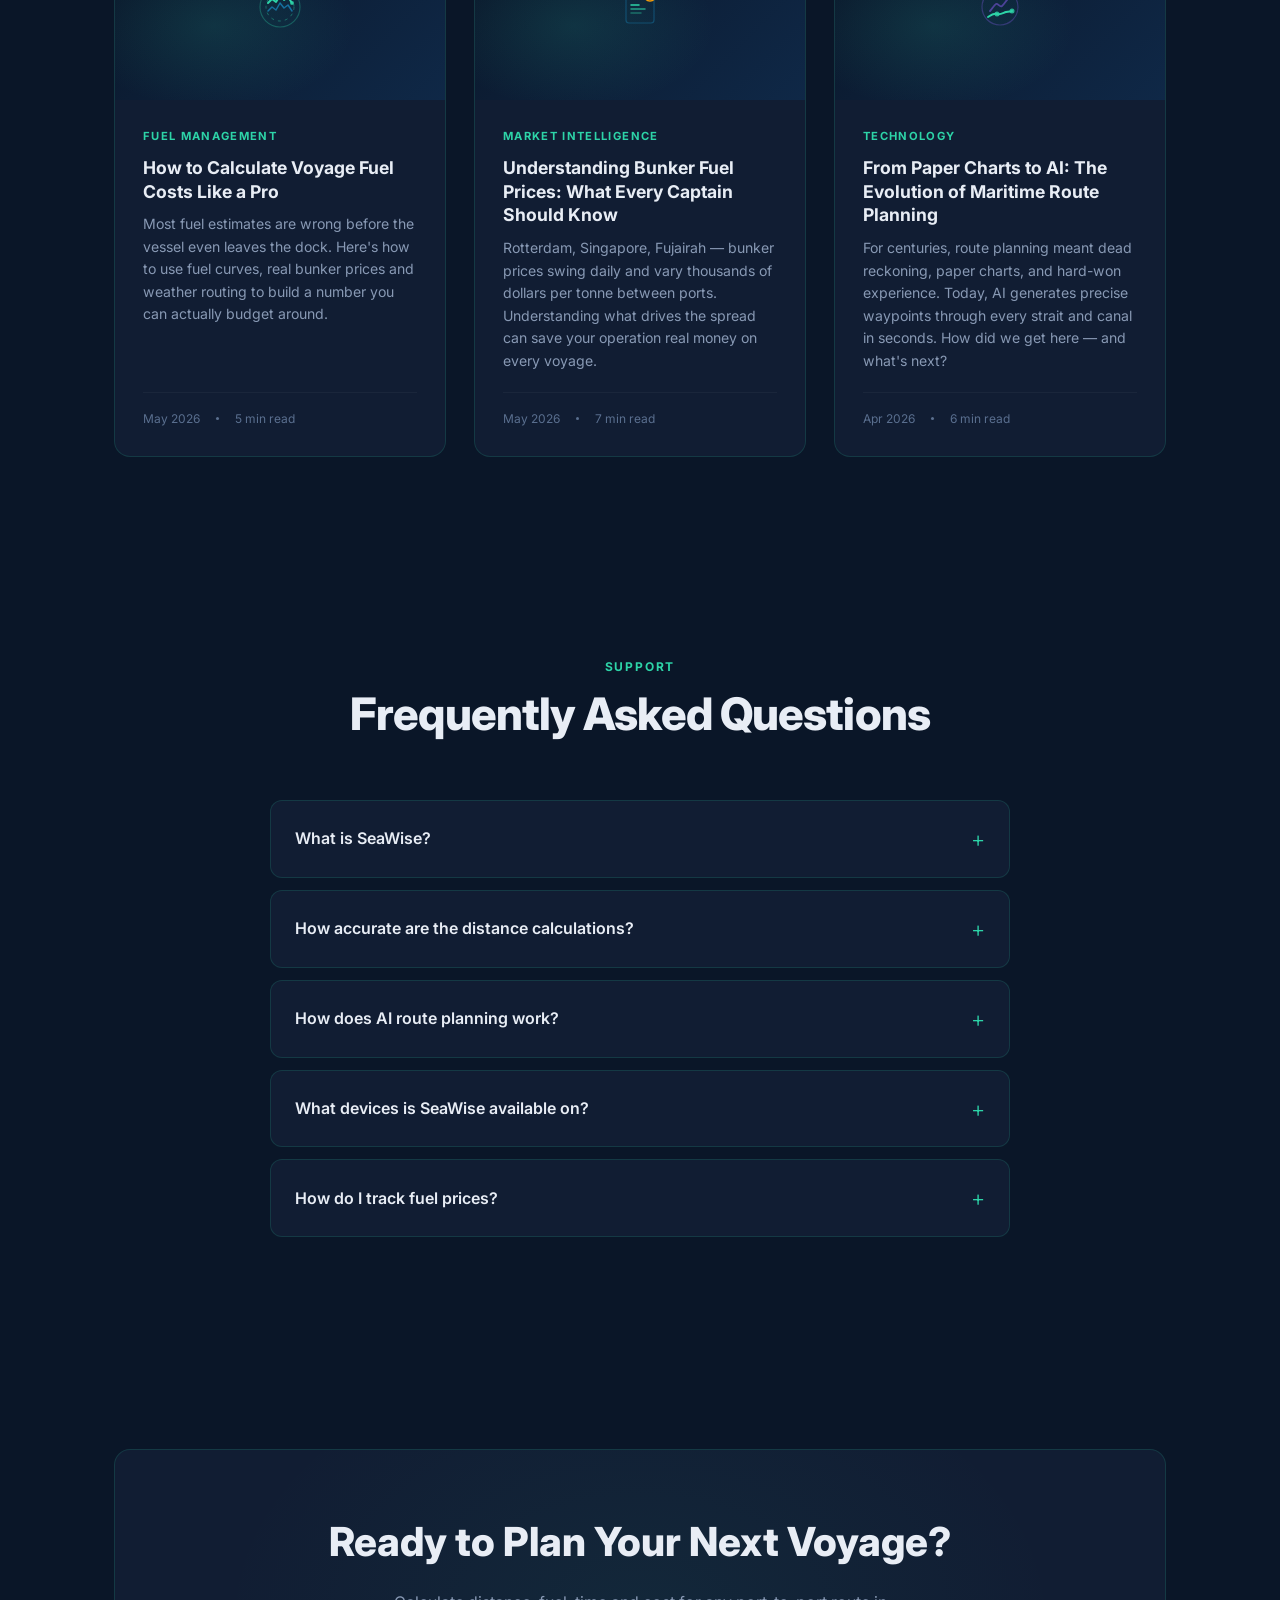
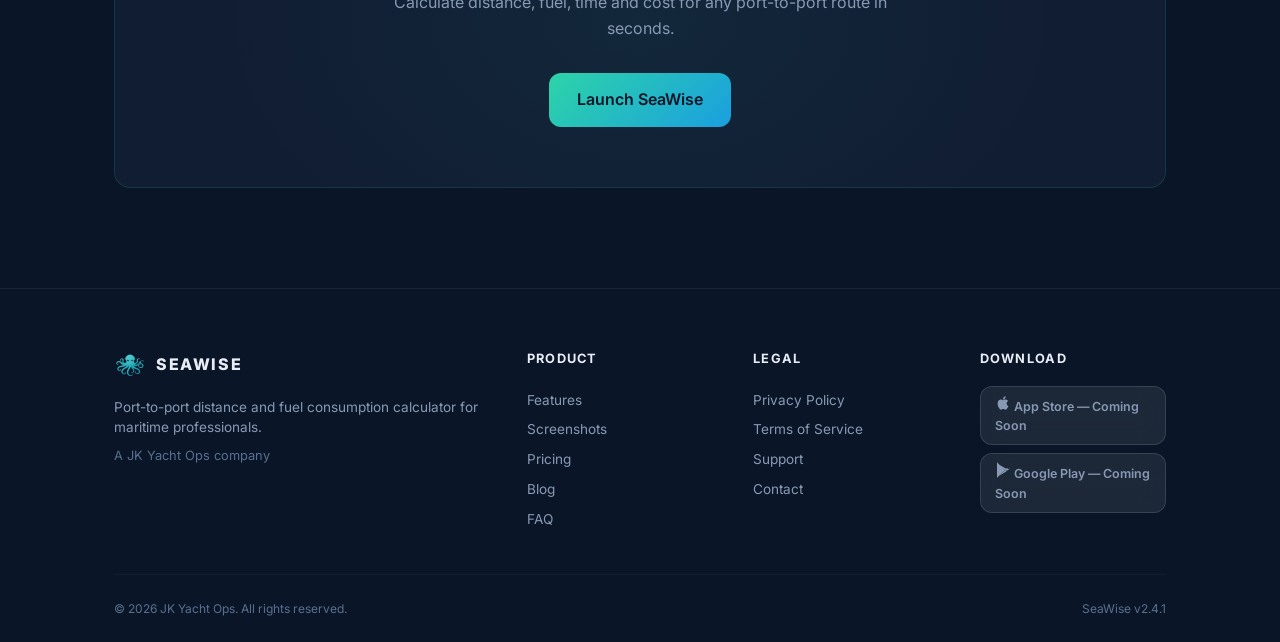
==== commit 51e7e9fe: "Add iPad screenshot carousel and blog section to landing page - Replace static 5-shot screenshot gri" ====
--- a/Landing SeaWise Voyager — Maritime Distance & Fuel Calculator.html
+++ b/Landing SeaWise Voyager — Maritime Distance & Fuel Calculator.html
@@ -429,33 +429,48 @@
     line-height: 1.5;
   }
 
-  /* ─── SCREENSHOTS ─── */
+  /* ─── SCREENSHOTS (rolling carousel) ─── */
   #screenshots {
     padding: 100px 0;
   }
+  .screenshots-carousel-wrap {
+    overflow: hidden;
+    width: 100%;
+    padding: 8px 0 24px;
+    mask-image: linear-gradient(to right, transparent 0%, black 8%, black 92%, transparent 100%);
+    -webkit-mask-image: linear-gradient(to right, transparent 0%, black 8%, black 92%, transparent 100%);
+  }
   .screenshots-track {
     display: flex;
-    flex-wrap: wrap;
-    gap: 12px;
-    justify-content: center;
-    padding: 0 12px 8px;
+    gap: 20px;
+    width: max-content;
+    animation: scrollScreenshots 60s linear infinite;
+  }
+  .screenshots-track:hover {
+    animation-play-state: paused;
+  }
+  @keyframes scrollScreenshots {
+    0%   { transform: translateX(0); }
+    100% { transform: translateX(-50%); }
   }
   .screenshot-item {
-    flex: 1 1 0;
-    min-width: 160px;
+    flex: 0 0 auto;
+    width: 240px;
     text-align: center;
   }
   .screenshot-frame {
     width: 100%;
-    aspect-ratio: 9 / 16;
+    aspect-ratio: 3 / 4;
     border-radius: var(--radius);
     overflow: hidden;
     border: 2px solid var(--border);
     background: var(--bg-card);
-    transition: border-color 0.3s;
-  }
-  .screenshot-frame:hover {
+    transition: border-color 0.3s, transform 0.3s, box-shadow 0.3s;
+  }
+  .screenshot-item:hover .screenshot-frame {
     border-color: var(--accent);
+    transform: translateY(-6px);
+    box-shadow: 0 20px 50px rgba(45,212,168,0.15);
   }
   .screenshot-frame img {
     width: 100%;
@@ -465,11 +480,100 @@
     object-position: top center;
   }
   .screenshot-caption {
-    margin-top: 12px;
-    font-size: 0.8rem;
+    margin-top: 10px;
+    font-size: 0.75rem;
     font-weight: 600;
     color: var(--text-secondary);
-  }
+    letter-spacing: 0.02em;
+  }
+
+  /* ─── BLOG ─── */
+  #blog {
+    padding: 100px 0;
+  }
+  .blog-grid {
+    display: grid;
+    grid-template-columns: repeat(auto-fit, minmax(300px, 1fr));
+    gap: 28px;
+  }
+  .blog-card {
+    background: var(--bg-card);
+    border: 1px solid var(--border);
+    border-radius: var(--radius);
+    overflow: hidden;
+    transition: all 0.3s ease;
+    text-decoration: none;
+    display: flex;
+    flex-direction: column;
+  }
+  .blog-card:hover {
+    background: var(--bg-card-hover);
+    transform: translateY(-4px);
+    box-shadow: 0 16px 48px rgba(0,0,0,0.3);
+    border-color: rgba(45,212,168,0.3);
+  }
+  .blog-card-img {
+    width: 100%;
+    aspect-ratio: 16 / 9;
+    background: linear-gradient(135deg, var(--bg-deep) 0%, #0f2847 100%);
+    display: flex;
+    align-items: center;
+    justify-content: center;
+    position: relative;
+    overflow: hidden;
+  }
+  .blog-card-img::before {
+    content: '';
+    position: absolute;
+    inset: 0;
+    background: radial-gradient(ellipse 200px 120px at 30% 60%, rgba(45,212,168,0.12) 0%, transparent 70%);
+  }
+  .blog-card-img svg {
+    width: 52px;
+    height: 52px;
+    position: relative;
+    z-index: 1;
+  }
+  .blog-card-body {
+    padding: 28px;
+    display: flex;
+    flex-direction: column;
+    flex: 1;
+  }
+  .blog-tag {
+    font-size: 0.7rem;
+    font-weight: 700;
+    text-transform: uppercase;
+    letter-spacing: 0.12em;
+    color: var(--accent);
+    margin-bottom: 10px;
+    display: block;
+  }
+  .blog-card-body h3 {
+    font-size: 1.1rem;
+    font-weight: 700;
+    color: var(--text-primary);
+    margin-bottom: 10px;
+    line-height: 1.35;
+  }
+  .blog-card:hover h3 { color: var(--accent); }
+  .blog-card-body p {
+    color: var(--text-secondary);
+    font-size: 0.88rem;
+    line-height: 1.6;
+    flex: 1;
+    margin-bottom: 20px;
+  }
+  .blog-meta {
+    display: flex;
+    align-items: center;
+    gap: 16px;
+    font-size: 0.75rem;
+    color: var(--text-muted);
+    border-top: 1px solid rgba(255,255,255,0.04);
+    padding-top: 16px;
+  }
+  .blog-meta .dot { width: 3px; height: 3px; background: currentColor; border-radius: 50%; }
 
   /* ─── PRICING ─── */
   #pricing {
@@ -986,9 +1090,11 @@
 
     .features-grid { grid-template-columns: 1fr; }
 
-    .screenshot-item { max-width: 280px; }
+    .screenshot-item { width: 180px; }
 
     .testimonials-grid { grid-template-columns: 1fr; }
+
+    .blog-grid { grid-template-columns: 1fr; }
 
     .footer-grid {
       grid-template-columns: 1fr;
@@ -1020,6 +1126,7 @@
       <a href="#features">Features</a>
       <a href="#screenshots">Screenshots</a>
       <a href="#pricing">Pricing</a>
+      <a href="#blog">Blog</a>
       <a href="#faq">FAQ</a>
       <a href="https://app.seawise.site/" class="btn btn-sm btn-green" target="_blank" rel="noopener">Launch App</a>
     </div>
@@ -1237,39 +1344,133 @@
     <div class="section-header animate-in">
       <span class="section-tag">App Preview</span>
       <h2>See It In Action</h2>
-      <p class="section-desc">Built with a professional maritime interface designed for efficiency at sea and ashore.</p>
+      <p class="section-desc">Built with a professional maritime interface designed for efficiency at sea and ashore. Hover to pause.</p>
     </div>
   </div>
-  <div class="screenshots-track animate-in">
-    <div class="screenshot-item">
-      <div class="screenshot-frame">
-        <img src="01_hero_dashboard.png" alt="Hero Dashboard - Calculate Distance, Fuel, Time & Cost">
-      </div>
-      <p class="screenshot-caption">Calculate Distance, Fuel, Time & Cost</p>
-    </div>
-    <div class="screenshot-item">
-      <div class="screenshot-frame">
-        <img src="02_route_planner.png" alt="Route Planner - AI-Powered Sea Route Planning">
-      </div>
-      <p class="screenshot-caption">AI-Powered Sea Route Planning</p>
-    </div>
-    <div class="screenshot-item">
-      <div class="screenshot-frame">
-        <img src="03_voyage_results.png" alt="Voyage Results - Detailed Trip Analysis">
-      </div>
-      <p class="screenshot-caption">Voyage Results & Analysis</p>
-    </div>
-    <div class="screenshot-item">
-      <div class="screenshot-frame">
-        <img src="04_vessel_performance.png" alt="Initialize Bridge - Set Your Rank & Take Command">
-      </div>
-      <p class="screenshot-caption">Initialize Your Bridge</p>
-    </div>
-    <div class="screenshot-item">
-      <div class="screenshot-frame">
-        <img src="05_fuel_market.png" alt="Fuel Market - Track Global Fuel Prices">
-      </div>
-      <p class="screenshot-caption">Track Global Fuel Prices</p>
+  <div class="screenshots-carousel-wrap animate-in">
+    <div class="screenshots-track">
+      <!-- Original set -->
+      <div class="screenshot-item">
+        <div class="screenshot-frame">
+          <img src="screenshots/01-hero-ipad-2064x2752.png" alt="Know the voyage cost instantly" loading="lazy">
+        </div>
+        <p class="screenshot-caption">Know the Voyage Cost</p>
+      </div>
+      <div class="screenshot-item">
+        <div class="screenshot-frame">
+          <img src="screenshots/02-ai-routes-ipad-2064x2752.png" alt="Routes built by AI and captains' experience" loading="lazy">
+        </div>
+        <p class="screenshot-caption">AI Route Planning</p>
+      </div>
+      <div class="screenshot-item">
+        <div class="screenshot-frame">
+          <img src="screenshots/03-fuel-calc-ipad-2064x2752.png" alt="Complete voyage data in seconds" loading="lazy">
+        </div>
+        <p class="screenshot-caption">Complete Voyage Data</p>
+      </div>
+      <div class="screenshot-item">
+        <div class="screenshot-frame">
+          <img src="screenshots/04-fuel-market-ipad-2064x2752.png" alt="Build your vessel profile" loading="lazy">
+        </div>
+        <p class="screenshot-caption">Vessel Profile</p>
+      </div>
+      <div class="screenshot-item">
+        <div class="screenshot-frame">
+          <img src="screenshots/05-vessel-profile-ipad-2064x2752.png" alt="Your vessel's fuel curve in your palm" loading="lazy">
+        </div>
+        <p class="screenshot-caption">Fuel Curve & Performance</p>
+      </div>
+      <div class="screenshot-item">
+        <div class="screenshot-frame">
+          <img src="screenshots/06-waypoints-ipad-2064x2752.png" alt="Generate your complete sea route" loading="lazy">
+        </div>
+        <p class="screenshot-caption">Edit Waypoints</p>
+      </div>
+      <div class="screenshot-item">
+        <div class="screenshot-frame">
+          <img src="screenshots/07-voyage-cost-ipad-2064x2752.png" alt="Discover the dollar cost between docks" loading="lazy">
+        </div>
+        <p class="screenshot-caption">Voyage Cost Breakdown</p>
+      </div>
+      <div class="screenshot-item">
+        <div class="screenshot-frame">
+          <img src="screenshots/08-eight-hubs-ipad-2064x2752.png" alt="Live bunker prices at every port" loading="lazy">
+        </div>
+        <p class="screenshot-caption">Global Fuel Market</p>
+      </div>
+      <div class="screenshot-item">
+        <div class="screenshot-frame">
+          <img src="screenshots/09-trust-ipad-2064x2752.png" alt="Created for mariners by mariners" loading="lazy">
+        </div>
+        <p class="screenshot-caption">Built for Mariners</p>
+      </div>
+      <div class="screenshot-item">
+        <div class="screenshot-frame">
+          <img src="screenshots/10-everything-ipad-2064x2752.png" alt="Everything you need at sea" loading="lazy">
+        </div>
+        <p class="screenshot-caption">Everything You Need</p>
+      </div>
+      <!-- Duplicated set for seamless loop -->
+      <div class="screenshot-item" aria-hidden="true">
+        <div class="screenshot-frame">
+          <img src="screenshots/01-hero-ipad-2064x2752.png" alt="" loading="lazy">
+        </div>
+        <p class="screenshot-caption">Know the Voyage Cost</p>
+      </div>
+      <div class="screenshot-item" aria-hidden="true">
+        <div class="screenshot-frame">
+          <img src="screenshots/02-ai-routes-ipad-2064x2752.png" alt="" loading="lazy">
+        </div>
+        <p class="screenshot-caption">AI Route Planning</p>
+      </div>
+      <div class="screenshot-item" aria-hidden="true">
+        <div class="screenshot-frame">
+          <img src="screenshots/03-fuel-calc-ipad-2064x2752.png" alt="" loading="lazy">
+        </div>
+        <p class="screenshot-caption">Complete Voyage Data</p>
+      </div>
+      <div class="screenshot-item" aria-hidden="true">
+        <div class="screenshot-frame">
+          <img src="screenshots/04-fuel-market-ipad-2064x2752.png" alt="" loading="lazy">
+        </div>
+        <p class="screenshot-caption">Vessel Profile</p>
+      </div>
+      <div class="screenshot-item" aria-hidden="true">
+        <div class="screenshot-frame">
+          <img src="screenshots/05-vessel-profile-ipad-2064x2752.png" alt="" loading="lazy">
+        </div>
+        <p class="screenshot-caption">Fuel Curve & Performance</p>
+      </div>
+      <div class="screenshot-item" aria-hidden="true">
+        <div class="screenshot-frame">
+          <img src="screenshots/06-waypoints-ipad-2064x2752.png" alt="" loading="lazy">
+        </div>
+        <p class="screenshot-caption">Edit Waypoints</p>
+      </div>
+      <div class="screenshot-item" aria-hidden="true">
+        <div class="screenshot-frame">
+          <img src="screenshots/07-voyage-cost-ipad-2064x2752.png" alt="" loading="lazy">
+        </div>
+        <p class="screenshot-caption">Voyage Cost Breakdown</p>
+      </div>
+      <div class="screenshot-item" aria-hidden="true">
+        <div class="screenshot-frame">
+          <img src="screenshots/08-eight-hubs-ipad-2064x2752.png" alt="" loading="lazy">
+        </div>
+        <p class="screenshot-caption">Global Fuel Market</p>
+      </div>
+      <div class="screenshot-item" aria-hidden="true">
+        <div class="screenshot-frame">
+          <img src="screenshots/09-trust-ipad-2064x2752.png" alt="" loading="lazy">
+        </div>
+        <p class="screenshot-caption">Built for Mariners</p>
+      </div>
+      <div class="screenshot-item" aria-hidden="true">
+        <div class="screenshot-frame">
+          <img src="screenshots/10-everything-ipad-2064x2752.png" alt="" loading="lazy">
+        </div>
+        <p class="screenshot-caption">Everything You Need</p>
+      </div>
     </div>
   </div>
 </section>
@@ -1361,6 +1562,90 @@
   </div>
 </section>
 
+<!-- BLOG -->
+<section id="blog">
+  <div class="container">
+    <div class="section-header animate-in">
+      <span class="section-tag">From the Helm</span>
+      <h2>Maritime Insights</h2>
+      <p class="section-desc">Practical guides and industry intelligence for fleet managers, captains, and vessel operators.</p>
+    </div>
+    <div class="blog-grid">
+
+      <a href="#" class="blog-card animate-in">
+        <div class="blog-card-img">
+          <svg viewBox="0 0 52 52" fill="none" xmlns="http://www.w3.org/2000/svg">
+            <circle cx="26" cy="26" r="20" stroke="#2dd4a8" stroke-width="1.2" opacity="0.3"/>
+            <circle cx="26" cy="26" r="14" stroke="#2dd4a8" stroke-width="1" stroke-dasharray="3 4" opacity="0.4"/>
+            <path d="M14 22L18 18L22 21L26 14L30 19L34 16L38 22" stroke="#2dd4a8" stroke-width="2" stroke-linecap="round" stroke-linejoin="round"/>
+            <path d="M14 30L18 26L22 29L26 22L30 27L34 24L38 30" stroke="#1a9fdf" stroke-width="1.5" stroke-linecap="round" stroke-linejoin="round" opacity="0.6"/>
+            <circle cx="26" cy="14" r="2" fill="#2dd4a8" opacity="0.8"/>
+            <circle cx="38" cy="22" r="2" fill="#2dd4a8" opacity="0.8"/>
+          </svg>
+        </div>
+        <div class="blog-card-body">
+          <span class="blog-tag">Fuel Management</span>
+          <h3>How to Calculate Voyage Fuel Costs Like a Pro</h3>
+          <p>Most fuel estimates are wrong before the vessel even leaves the dock. Here's how to use fuel curves, real bunker prices and weather routing to build a number you can actually budget around.</p>
+          <div class="blog-meta">
+            <span>May 2026</span>
+            <span class="dot"></span>
+            <span>5 min read</span>
+          </div>
+        </div>
+      </a>
+
+      <a href="#" class="blog-card animate-in">
+        <div class="blog-card-img">
+          <svg viewBox="0 0 52 52" fill="none" xmlns="http://www.w3.org/2000/svg">
+            <rect x="12" y="10" width="28" height="32" rx="3" stroke="#1a9fdf" stroke-width="1.2" opacity="0.3"/>
+            <path d="M12 18h28" stroke="#1a9fdf" stroke-width="0.8" opacity="0.2"/>
+            <path d="M17 24h8" stroke="#2dd4a8" stroke-width="1.5" stroke-linecap="round"/>
+            <path d="M17 28h14" stroke="#2dd4a8" stroke-width="1.5" stroke-linecap="round" opacity="0.7"/>
+            <path d="M17 32h10" stroke="#2dd4a8" stroke-width="1.5" stroke-linecap="round" opacity="0.4"/>
+            <circle cx="36" cy="14" r="6" fill="#0a1628" stroke="#f59e0b" stroke-width="1.5"/>
+            <path d="M36 11.5V14L37.5 15.5" stroke="#f59e0b" stroke-width="1.2" stroke-linecap="round" stroke-linejoin="round"/>
+          </svg>
+        </div>
+        <div class="blog-card-body">
+          <span class="blog-tag">Market Intelligence</span>
+          <h3>Understanding Bunker Fuel Prices: What Every Captain Should Know</h3>
+          <p>Rotterdam, Singapore, Fujairah — bunker prices swing daily and vary thousands of dollars per tonne between ports. Understanding what drives the spread can save your operation real money on every voyage.</p>
+          <div class="blog-meta">
+            <span>May 2026</span>
+            <span class="dot"></span>
+            <span>7 min read</span>
+          </div>
+        </div>
+      </a>
+
+      <a href="#" class="blog-card animate-in">
+        <div class="blog-card-img">
+          <svg viewBox="0 0 52 52" fill="none" xmlns="http://www.w3.org/2000/svg">
+            <circle cx="26" cy="26" r="18" stroke="#8b5cf6" stroke-width="1.2" opacity="0.3"/>
+            <path d="M16 30C18 28 20 24 22 23C24 22 26 27 28 25C30 23.5 32 20 33 19" stroke="#8b5cf6" stroke-width="1.8" stroke-linecap="round" stroke-linejoin="round" opacity="0.5"/>
+            <path d="M14 36C17 34 20 32 23 33C26 34 29 32 32 31C35 30 37 31 38 30" stroke="#2dd4a8" stroke-width="2" stroke-linecap="round" stroke-linejoin="round"/>
+            <circle cx="23" cy="33" r="2.5" fill="#2dd4a8" opacity="0.8"/>
+            <circle cx="38" cy="30" r="2.5" fill="#2dd4a8" opacity="0.8"/>
+            <path d="M24 18L26 14L28 18" stroke="#8b5cf6" stroke-width="1.5" stroke-linecap="round" stroke-linejoin="round" opacity="0.7"/>
+          </svg>
+        </div>
+        <div class="blog-card-body">
+          <span class="blog-tag">Technology</span>
+          <h3>From Paper Charts to AI: The Evolution of Maritime Route Planning</h3>
+          <p>For centuries, route planning meant dead reckoning, paper charts, and hard-won experience. Today, AI generates precise waypoints through every strait and canal in seconds. How did we get here — and what's next?</p>
+          <div class="blog-meta">
+            <span>Apr 2026</span>
+            <span class="dot"></span>
+            <span>6 min read</span>
+          </div>
+        </div>
+      </a>
+
+    </div>
+  </div>
+</section>
+
 <!-- FAQ -->
 <section id="faq">
   <div class="container">
@@ -1431,6 +1716,7 @@
         <a href="https://seawise.site/#features">Features</a>
         <a href="https://seawise.site/#screenshots">Screenshots</a>
         <a href="https://seawise.site/#pricing">Pricing</a>
+        <a href="https://seawise.site/#blog">Blog</a>
         <a href="https://seawise.site/#faq">FAQ</a>
       </div>
       <div class="footer-col">
